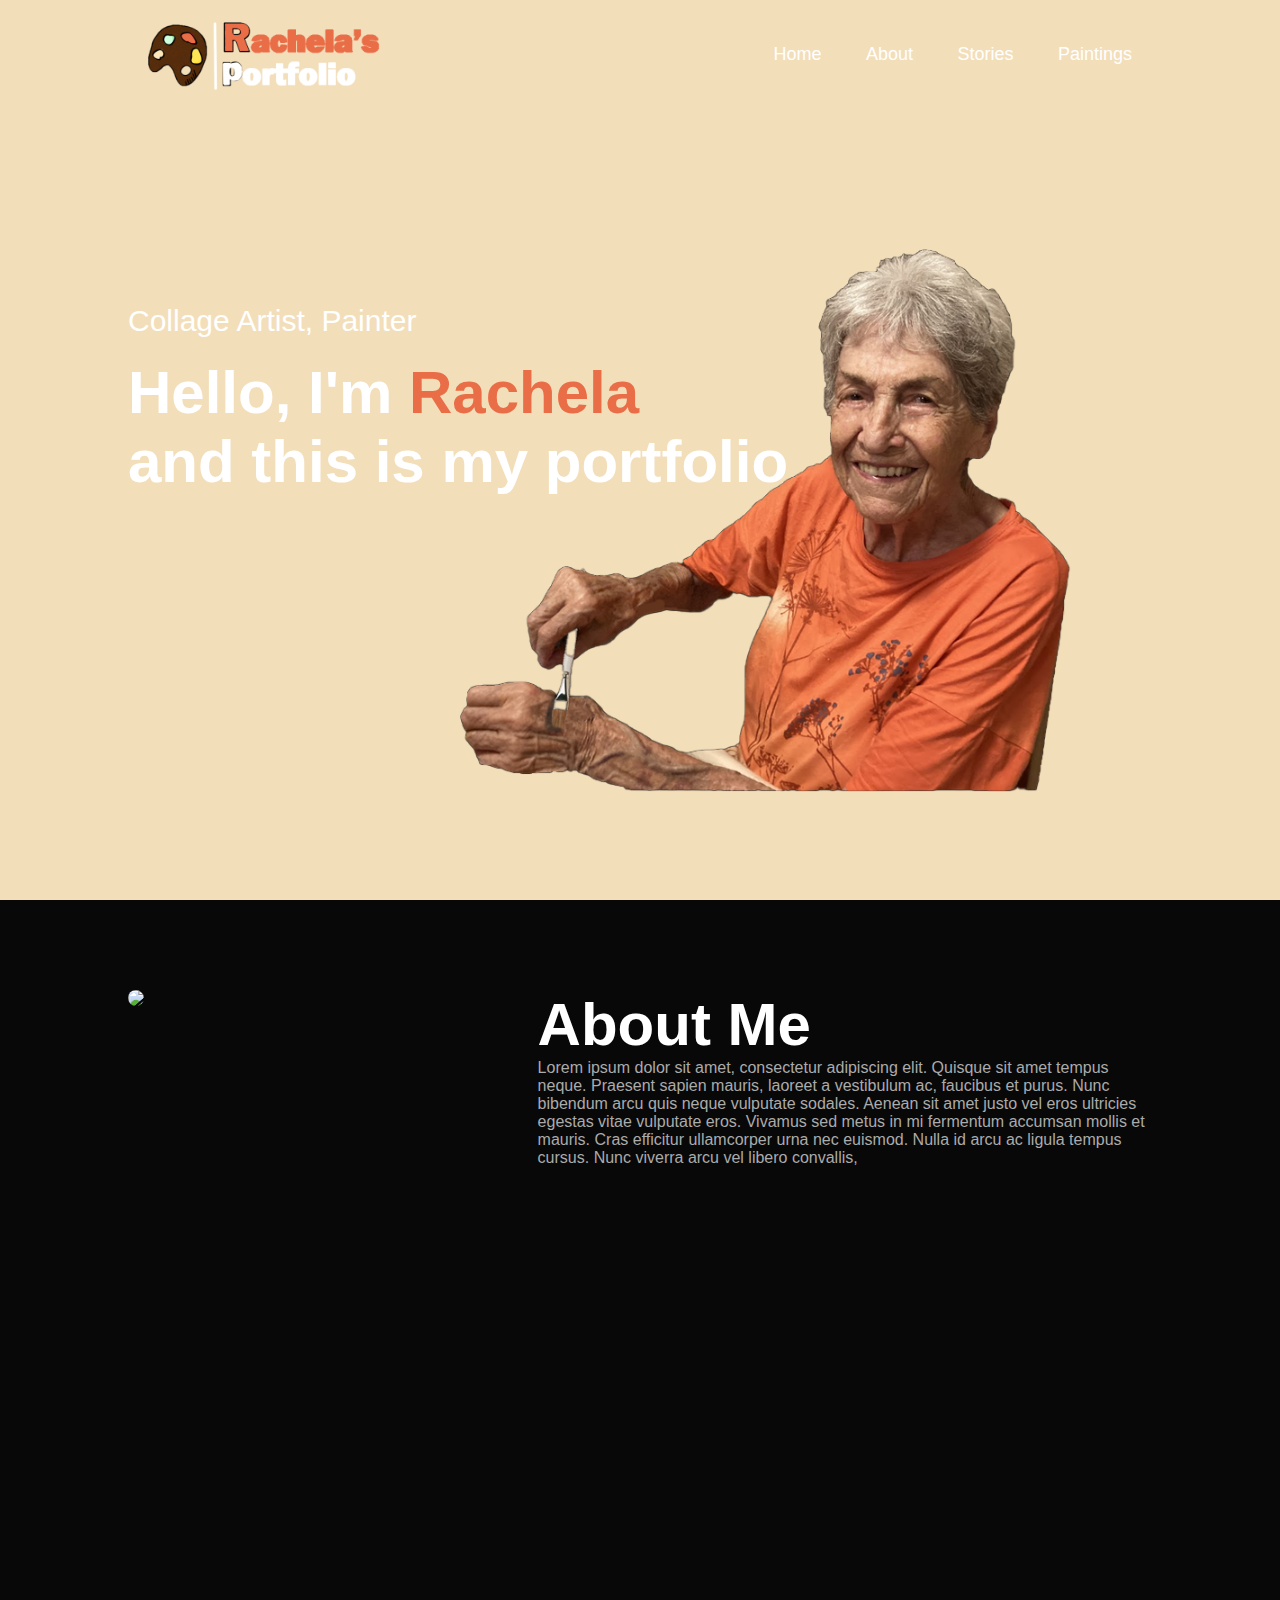
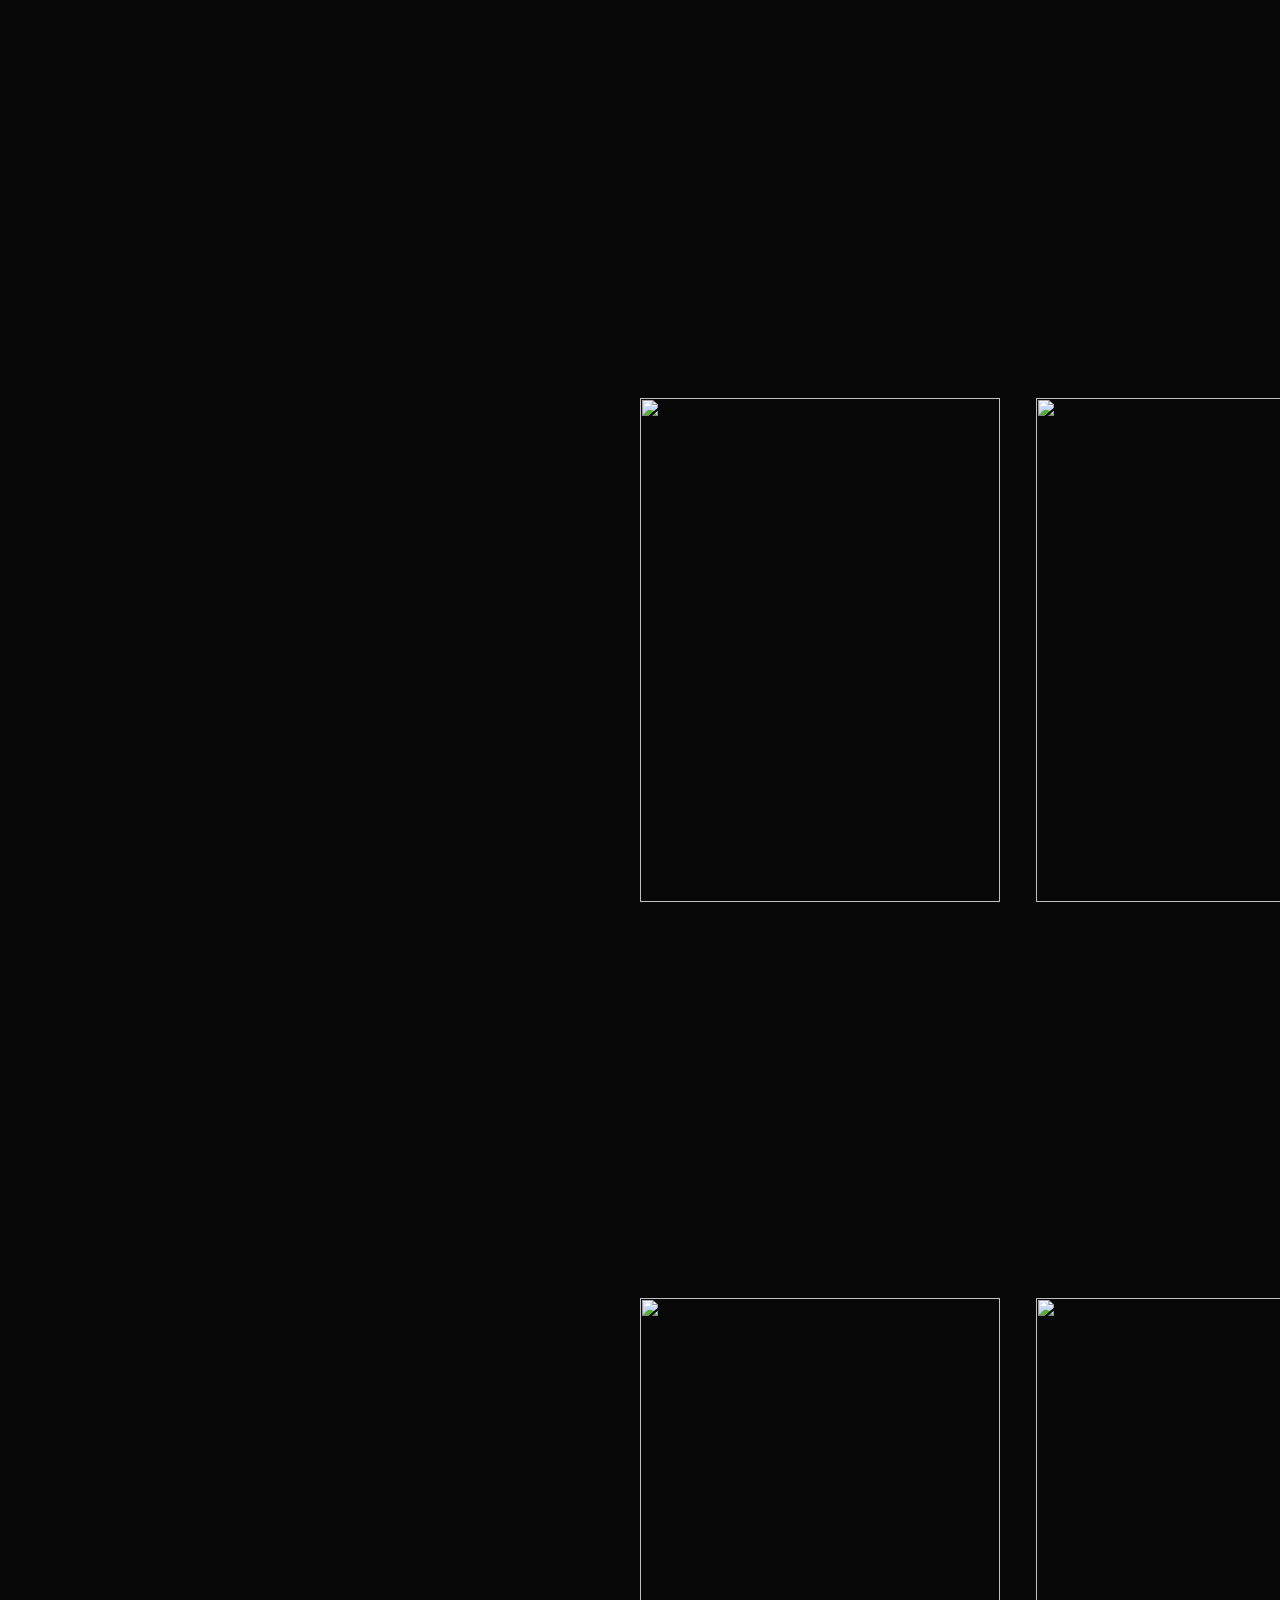
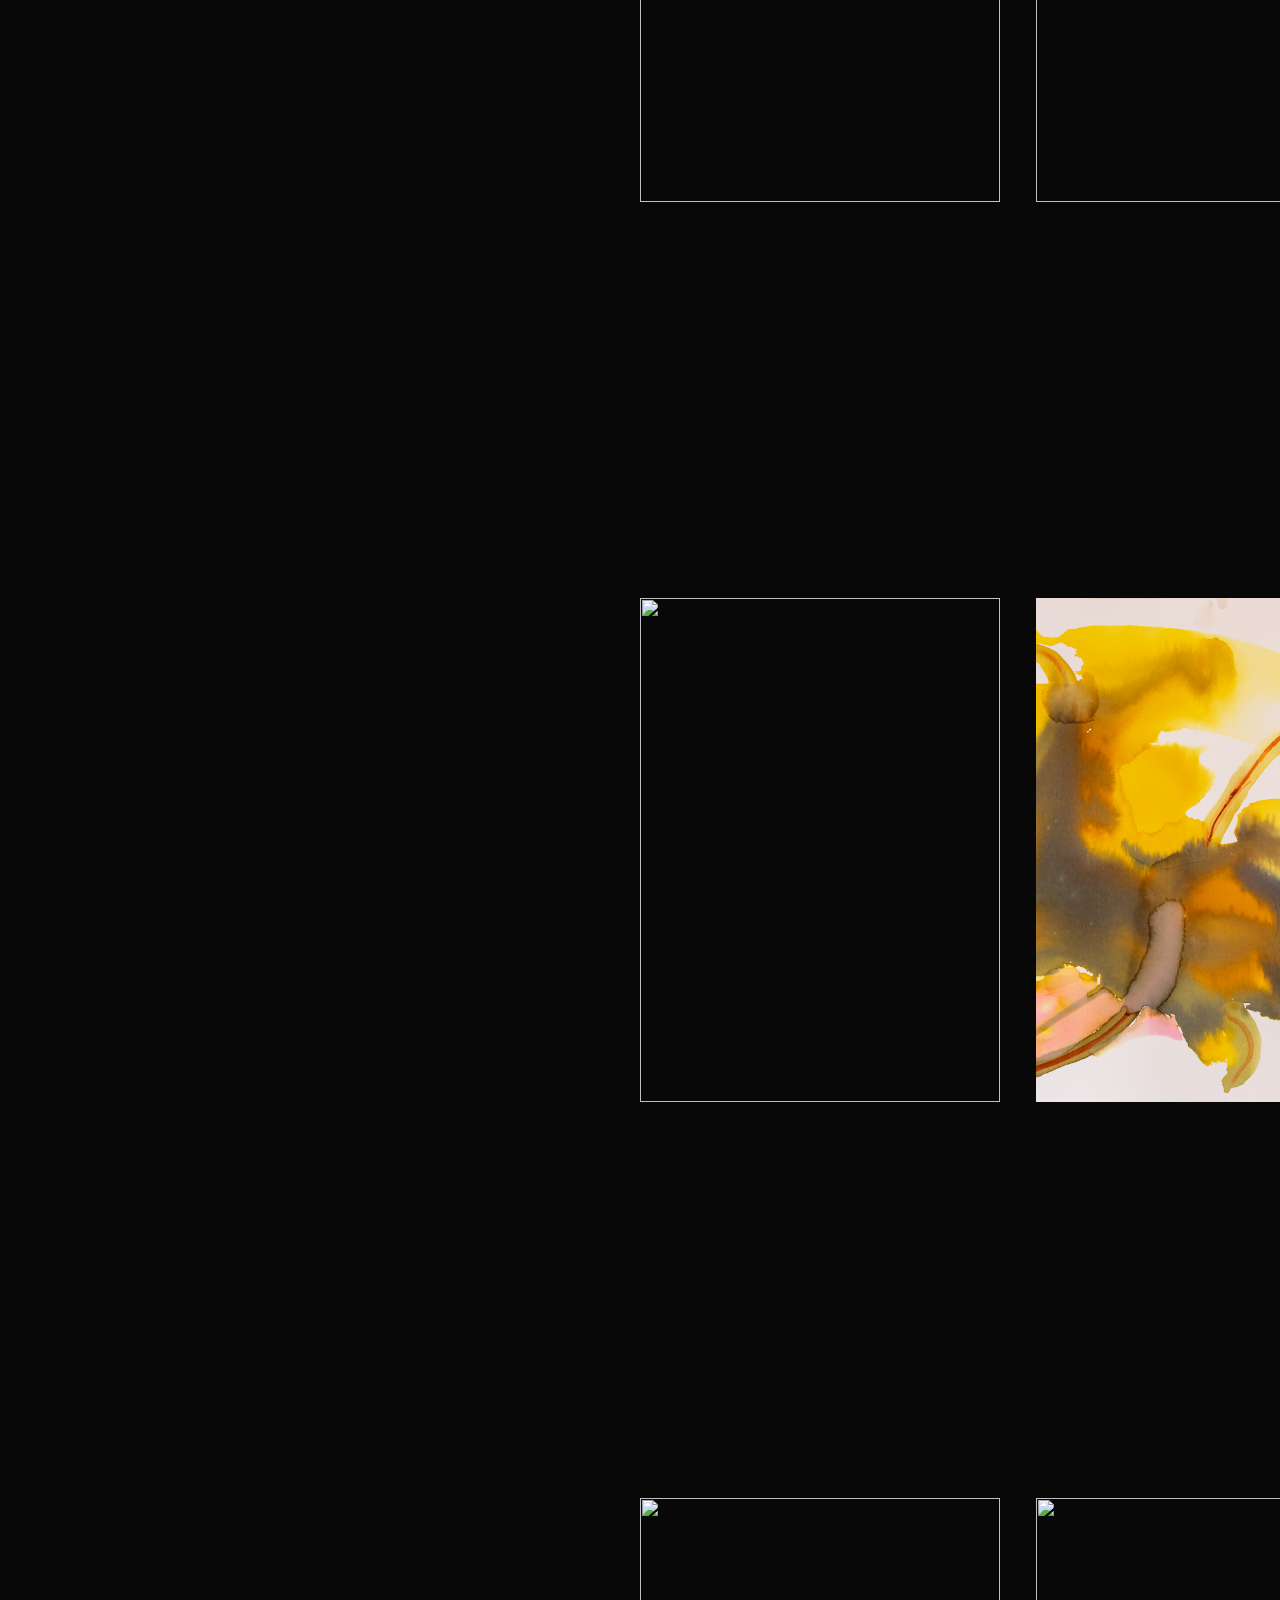
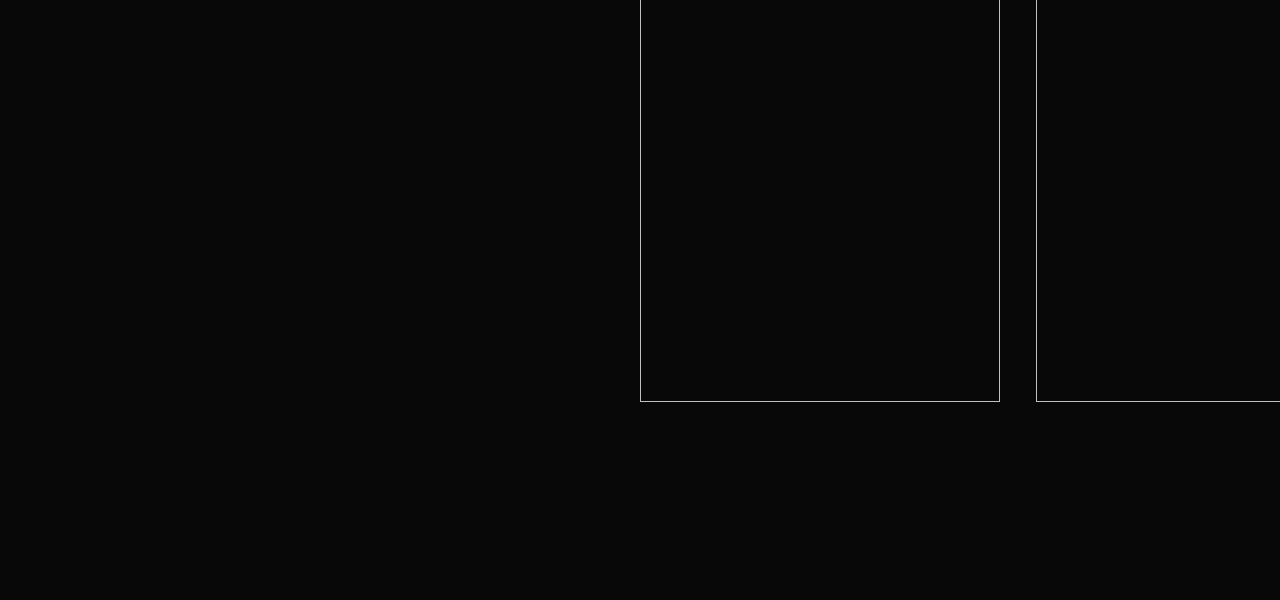
==== index.html @ 99fce24b "Add files via upload" ====
<!DOCTYPE html>
<html lang="en">
<head>
    <meta charset="UTF-8">
    <meta http-equiv="X-UA-Compatible" content="IE=edge">
    <meta name="viewport" content="width=device-width, initial-scale=1.0">
    <script src="https://kit.fontawesome.com/a8eb6b5d85.js" crossorigin="anonymous"></script>
    <title>Rachela's Drawings</title>
    <link rel="stylesheet" href="style.css">


</head>
<body>
    <!-------------------header------------------->
    <div id="header">
        <div class="container">
            <nav>
                <img src="Other_Pictures/Logo2.png" class="logo">
                <ul id="sidemenu">
                    <li> <a href="#header">Home</a></li>
                    <li> <a href="#about">About</a></li>
                    <li> <a href="#Stories">Stories</a></li>       
                    <li class="nav-bar_item dropdown">
                        <a href="#People">Paintings</a>
                        <ul class="project">
                          <li class="drop-item"><a href="#People">People</a></li>
                          <li class="drop-item"><a href="#Animals">Animals</a></li>
                          <li class="drop-item"><a href="#Flora">Flora</a></li>
                          <li class="drop-item"><a href="#Landscapes">Landscapes</a></li>
                        </ul>
                      </li>   
                          <li class="Phone-only"><a href="#People">People</a></li>
                          <li class="Phone-only"><a href="#Animals">Animals</a></li>
                          <li class="Phone-only"><a href="#Flora">Flora</a></li>
                          <li class="Phone-only"><a href="#Landscapes">Landscapes</a></li>        
                    <i class="fa-solid fa-xmark" onclick="closemenu()"></i> 
                </ul>
                <i class="fa-solid fa-bars" onclick="openmenu()"></i>
            </nav>
            <div class="header-text">
                <p>Collage Artist, Painter</p>
                <h1>Hello, I'm <span>Rachela</span><br> and this is my portfolio</h1>
            </div>
        </div>
    </div>
    <!-------------------about------------------->
    <div id="about">
        <div class="container">
            <div class="row">
                <div class="about-col-1">
                    <img src="Art_Pictures/People 5.jpg">
                </div>
                <div class="about-col-2">
                    <h1 class="sub-title">About Me</h1>
                    <p>
                        Lorem ipsum dolor sit amet, consectetur adipiscing elit. 
                        Quisque sit amet tempus neque. Praesent sapien mauris, 
                        laoreet a vestibulum ac, faucibus et purus. Nunc bibendum
                        arcu quis neque vulputate sodales. Aenean sit amet justo vel
                        eros ultricies egestas vitae vulputate eros. 
                        Vivamus sed metus in mi fermentum accumsan mollis et mauris.
                        Cras efficitur ullamcorper urna nec euismod.
                        Nulla id arcu ac ligula tempus cursus. 
                        Nunc viverra arcu vel libero convallis, 
                    </p>
                         
                </div>               
            </div>
        </div>
    </div>
    <!-------------------gallery------------------->
   
    <div id="People">
        
        <div id="image-track" data-mouse-down-at="0" data-prev-percentage="0" style="top: 250vh">
            <img class = "image" src="/Art_Pictures/People 1.jpg" draggable="false">
            
            <img class = "image" src="/Art_Pictures/People 2.jpg" draggable="false" >
            
            <img class = "image" src="/Art_Pictures/People 3.jpg" draggable="false" >
            
            <img class = "image" src="/Art_Pictures/People 4.jpg" draggable="false" >
            
        </div>
        
  
    </div>

    <div id="Animals">
        
        <div id="image-track2" data-mouse-down-at2="0" data-prev-percentage2="0" style="top: 350vh">
            <img class = "image2" src="/Art_Pictures/People 1.jpg" draggable="false">
            
            <img class = "image2" src="/Art_Pictures/People 2.jpg" draggable="false" >
            
            <img class = "image2" src="/Art_Pictures/People 3.jpg" draggable="false" >
            
            <img class = "image2" src="/Art_Pictures/People 4.jpg" draggable="false" >
            
        </div>

    <div id="Flora">
        
        <div id="image-track" data-mouse-down-at="0" data-prev-percentage="0" style="top: 450vh">
            <img class = "image" src="/Art_Pictures/Animals 1.jpg" draggable="false">
            
            <img class = "image" src="/Art_Pictures/Animals 2.jpg" draggable="false" >
            
            <img class = "image" src="/Art_Pictures/Animals 3.jpg" draggable="false" >
            
            <img class = "image" src="/Art_Pictures/Animals 4.jpg" draggable="false" >
            
           
        </div>
        
  
    </div>

    <div id="Landscapes" >
        
        <div id="image-track" data-mouse-down-at="0" data-prev-percentage="0" style="top: 550vh">
            <img class = "image" src="/Art_Pictures/People 1.jpg" draggable="false">
            
            <img class = "image" src="/Art_Pictures/People 2.jpg" draggable="false" >
            
            <img class = "image" src="/Art_Pictures/People 3.jpg" draggable="false" >
            
            <img class = "image" src="/Art_Pictures/People 4.jpg" draggable="false" >
            
        </div>
        
    </div>

    <script>

        var sidemenu = document.getElementById("sidemenu");

        function openmenu(){
            sidemenu.style.right = "0";
        }
        function closemenu(){
            sidemenu.style.right = "-200px";
        }
        
       
    </script>
    <script src="script.js"></script>

  
</body>
</html>
---- style.css ----
*{
    margin: 0;
    padding: 0;
    font-family: 'Poppins', sans-serif;
    box-sizing: border-box;
}

body{
    background: #080808;
    color: white; 
    margin: 0rem;
    overflow-x: hidden;
    height: 600vh;
    width: 100vw;
}
html{
    scroll-behavior: smooth;
}
#header{
    width: 100%;
    height: 100vh;
    background-image: url(Other_Pictures/Background.png);
    background-size: cover;
    background-position: center;
}
#header{
    width: 100%;
    height: 100vh;
    background-color: #080808;
}

.container{
    padding: 10px 10%;
}

nav{
    display: flex;
    align-items: center;
    justify-content: space-between;
    flex-wrap: wrap;
}
.logo{
    width: 300px;
}

nav ul li{
    display: inline-block;
    list-style: none;
    margin: 10px 20px;
}

nav ul li a{
    color: white; 
    text-decoration: none;
    font-size: 18px;
    position: relative;
}
nav ul li a::after{
    content: '';
    width: 0;
    height: 3px;
    background: #e96d47;
    position: absolute;
    left: 0;
    bottom: -6px;
    transition: 0.5s;
}
nav ul li a:hover::after{
    width: 100%;
}
.header-text{
    margin-top: 20%;
    font-size: 30px;
}
.header-text h1{
    font-size: 60px;
    margin-top: 20px;
}
.header-text h1 span{
    color: #e96d47;
}
nav ul li a{
    color: white; 
    text-decoration: none;
    font-size: 18px;
}

  .dropdown {
    position: relative;
  }
  .dropdown .project {
    position: absolute;
    width: inherit;
    background-color: #e96d47;
    height: 0px;
    overflow: hidden;
    visibility: hidden;
    transition: 0.2s ease-in-out;
    outline: #080808;
    margin-top: 20px;
    z-index: 2;
  }
  .dropdown:hover .project{
    height: 175px;
    
    visibility: visible;
  }
  .dropdown:hover .project .drop-item a:hover{
    color: #080808;
  }
  
  .dropdown .project .drop-item {
    list-style-type: none;
  }
  li.Phone-only{
    display: none;
}
/* -------------------about------------------- */

#about{
    padding: 80px 0;
    color: #ababab;
}
.row{
    display: flex;
    justify-content: space-between;
    flex-wrap: wrap;
}
.about-col-1{
    flex-basis: 35%;

}
.about-col-1 img{
    width: 100%;
    border-radius: 15px;
    
}
.about-col-2{
    flex-basis: 60%;


}
.sub-title{
    font-size: 60px;
    font-weight: 600;
    color: white;
}
/* -------------------gallery------------------- */
#image-track {
    display: flex;
    gap: 4vmin;
    position: absolute;
    left: 50%;
    transform: translate(0%, -50%); 
    user-select: none; 
  }
  
#image-track > .image {
    width: 40vmin;
    height: 56vmin;
    object-fit: cover;
    object-position: 100% center;
  }
/* -------------------gallery2------------------- */
#image-track2 {
    display: flex;
    gap: 4vmin;
    position: absolute;
    left: 50%;
    transform: translate(0%, -50%); 
    user-select: none; 
  }
  
#image-track2 > .image2 {
    width: 40vmin;
    height: 56vmin;
    object-fit: cover;
    object-position: 100% center;
  }
/* -------------------css for small screen------------------- */
nav .fa-solid{
    display: none;
}

@media only screen and (max-width: 600px){
    #header{
        background-image: url(#);
    }
    .header-text{
        margin-top: 100%;
        font-size: 16px;
    }
    .header-text h1{
        font-size: 30px;
    }
    nav .fa-solid{
        display: block;
        font-size: 25px;
        
    }
    nav ul{
        background: #e96d47;
        position: fixed;
        top: 0;
        right: -200px;
        width: 200px;
        height: 100vh;
        padding-top: 50px;
        z-index: 2;
        transition: right 0.5s;
    }
    nav ul li{
        display: block;
        margin: 25px;
    }
    nav ul .fa-solid{
        position: absolute;
        top: 25px;
        left: 25px;
        cursor: pointer;
    }
    .logo{
        width: 200px;
    }
    .sub-title{
        font-size: 40px;
    }
    .about-col-1, .about-col-2{
        flex-basis: 100%;
    }
    .about-col-1{
        margin-bottom: 30px;
    }
    .about-col-2{
        font-size: 14px;
    }
    li.Phone-only{
        display: block;
        margin-left: 50px;
        font-size: 10px;
    }
    li.Phone-only a:hover{
        display: block;
        color: #080808;
    }
}
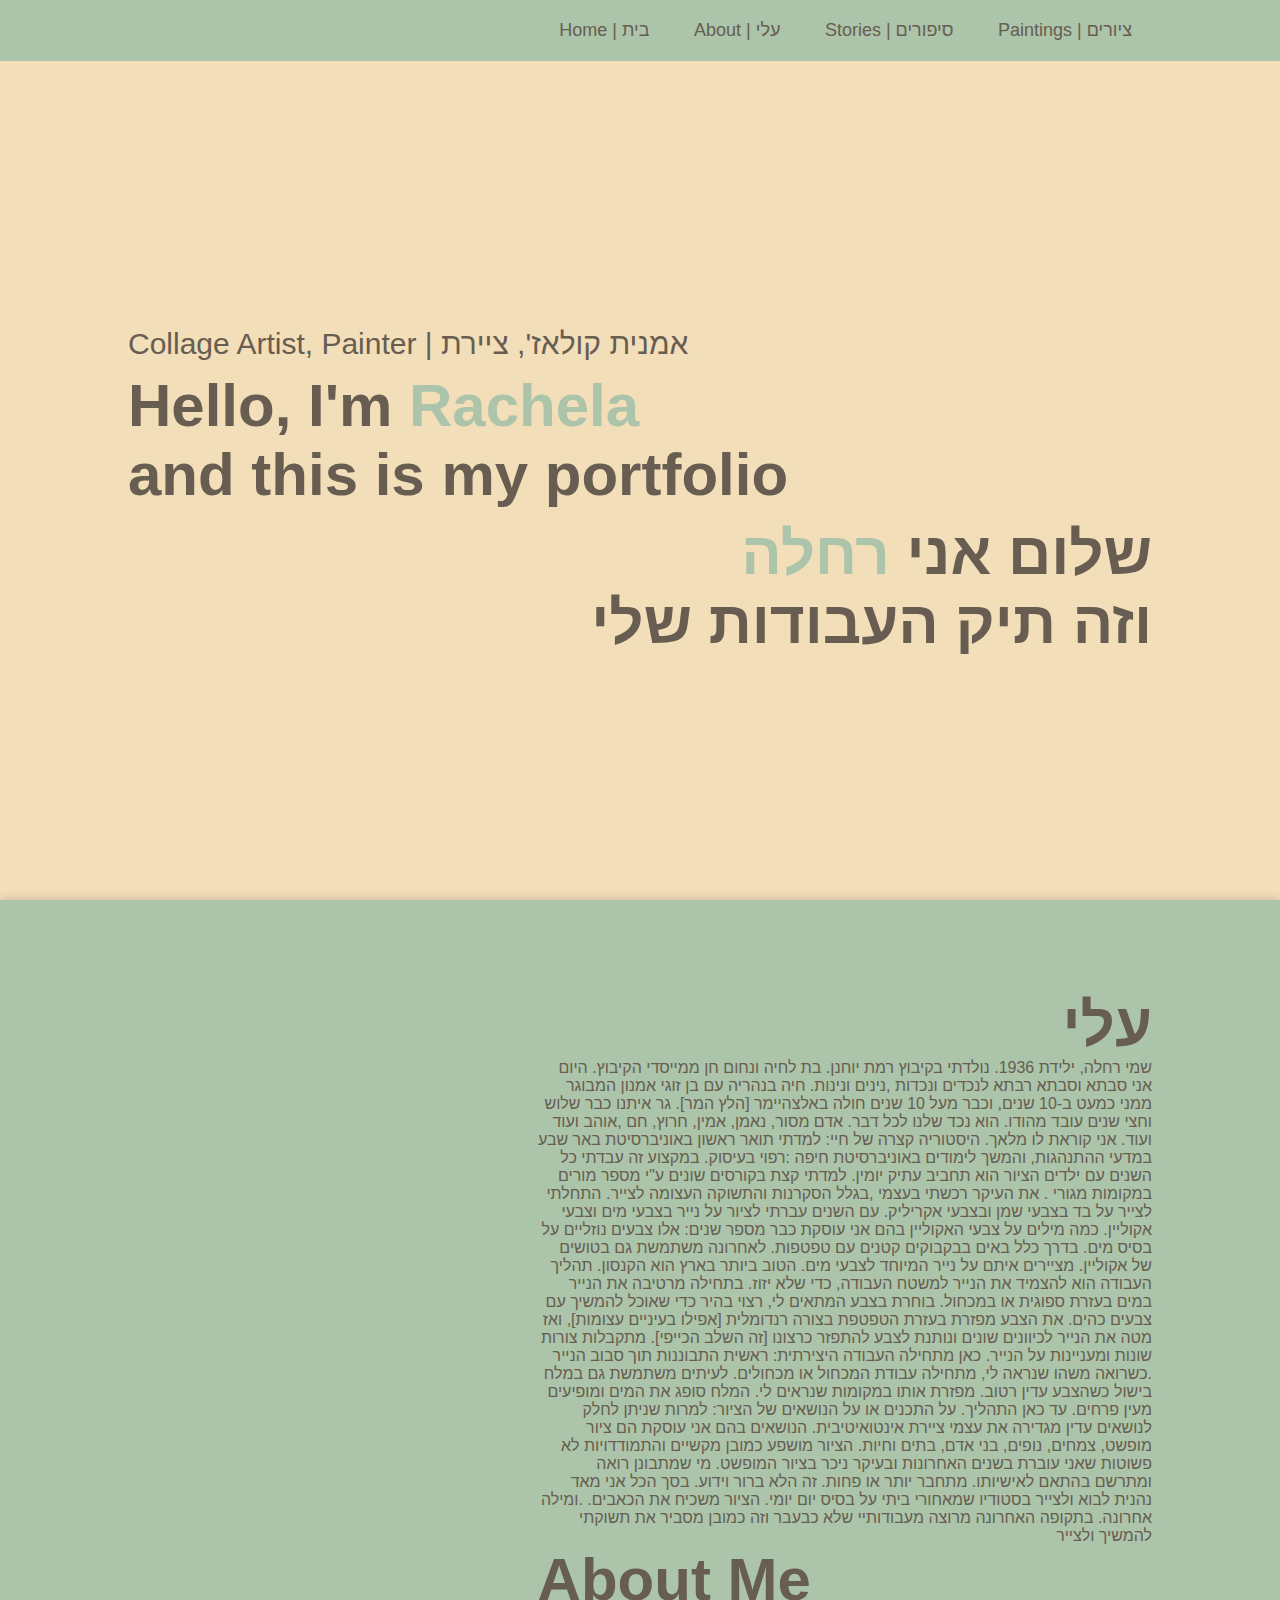
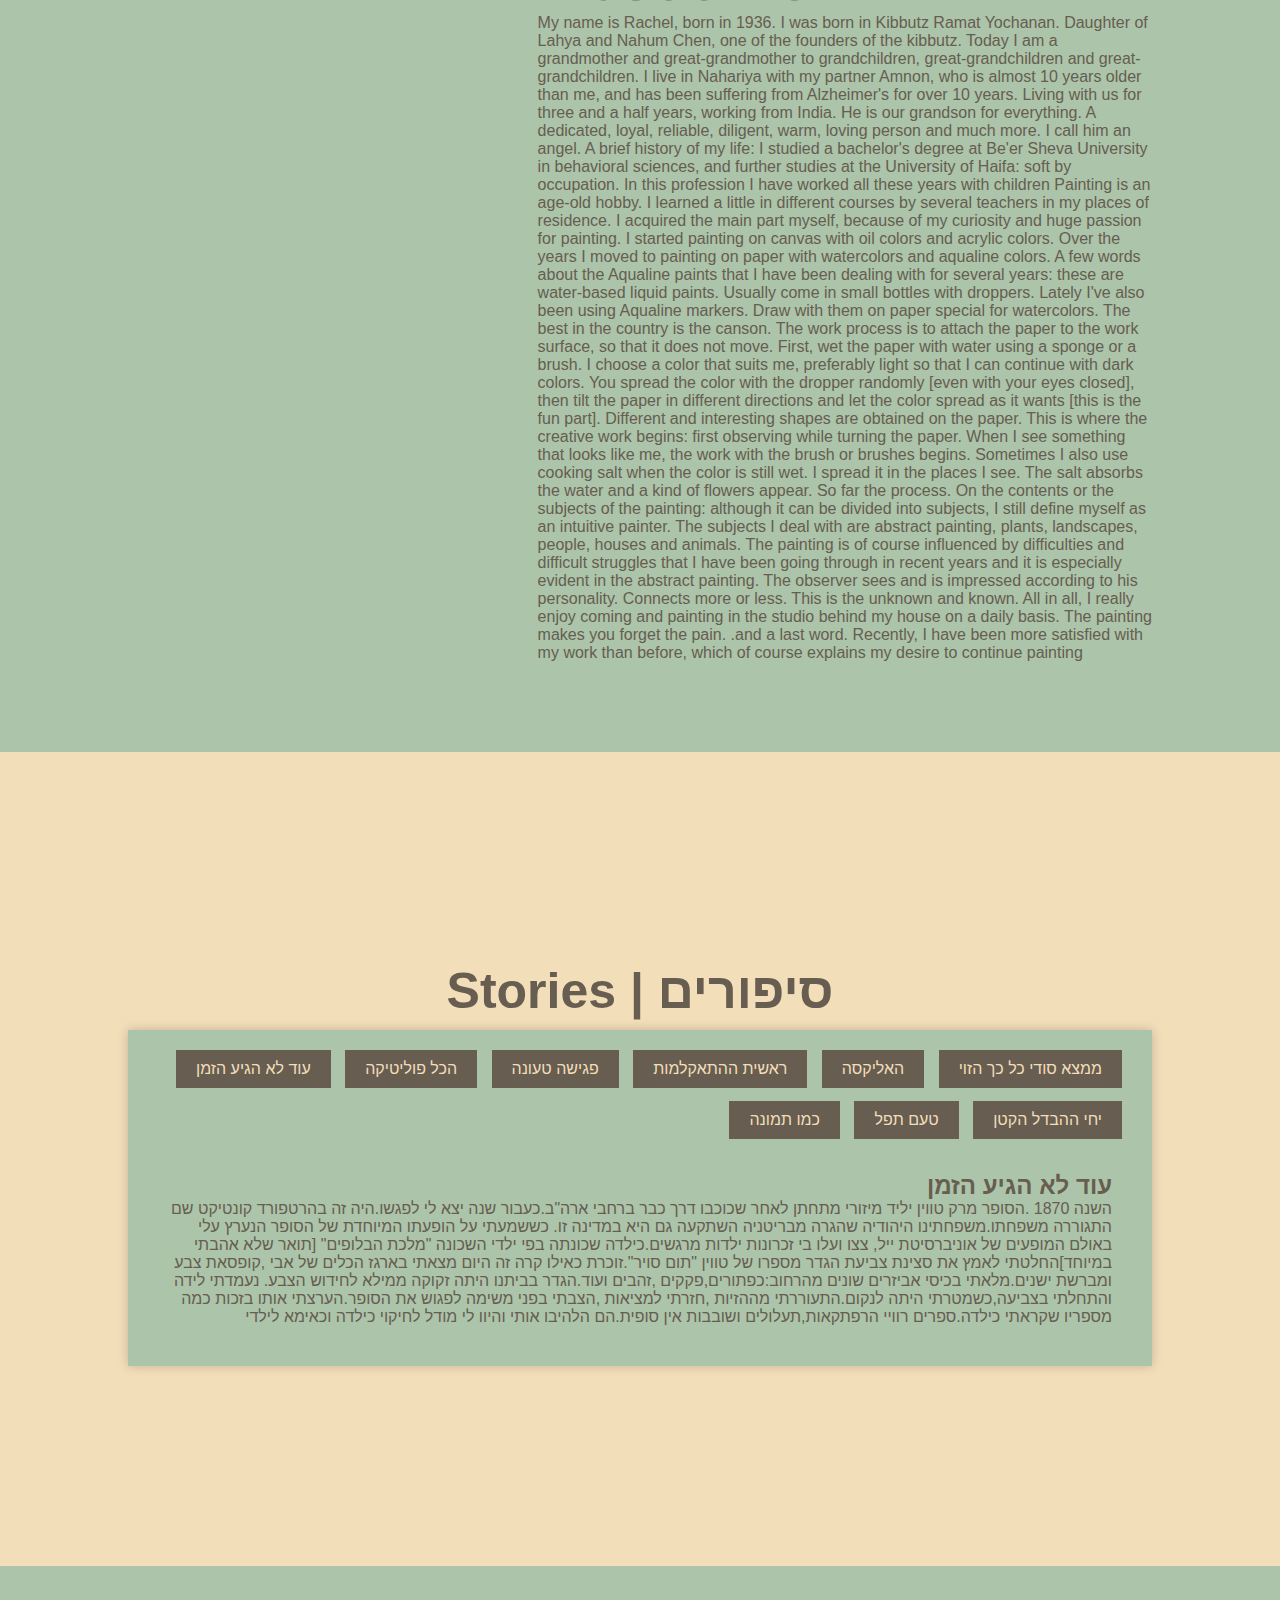
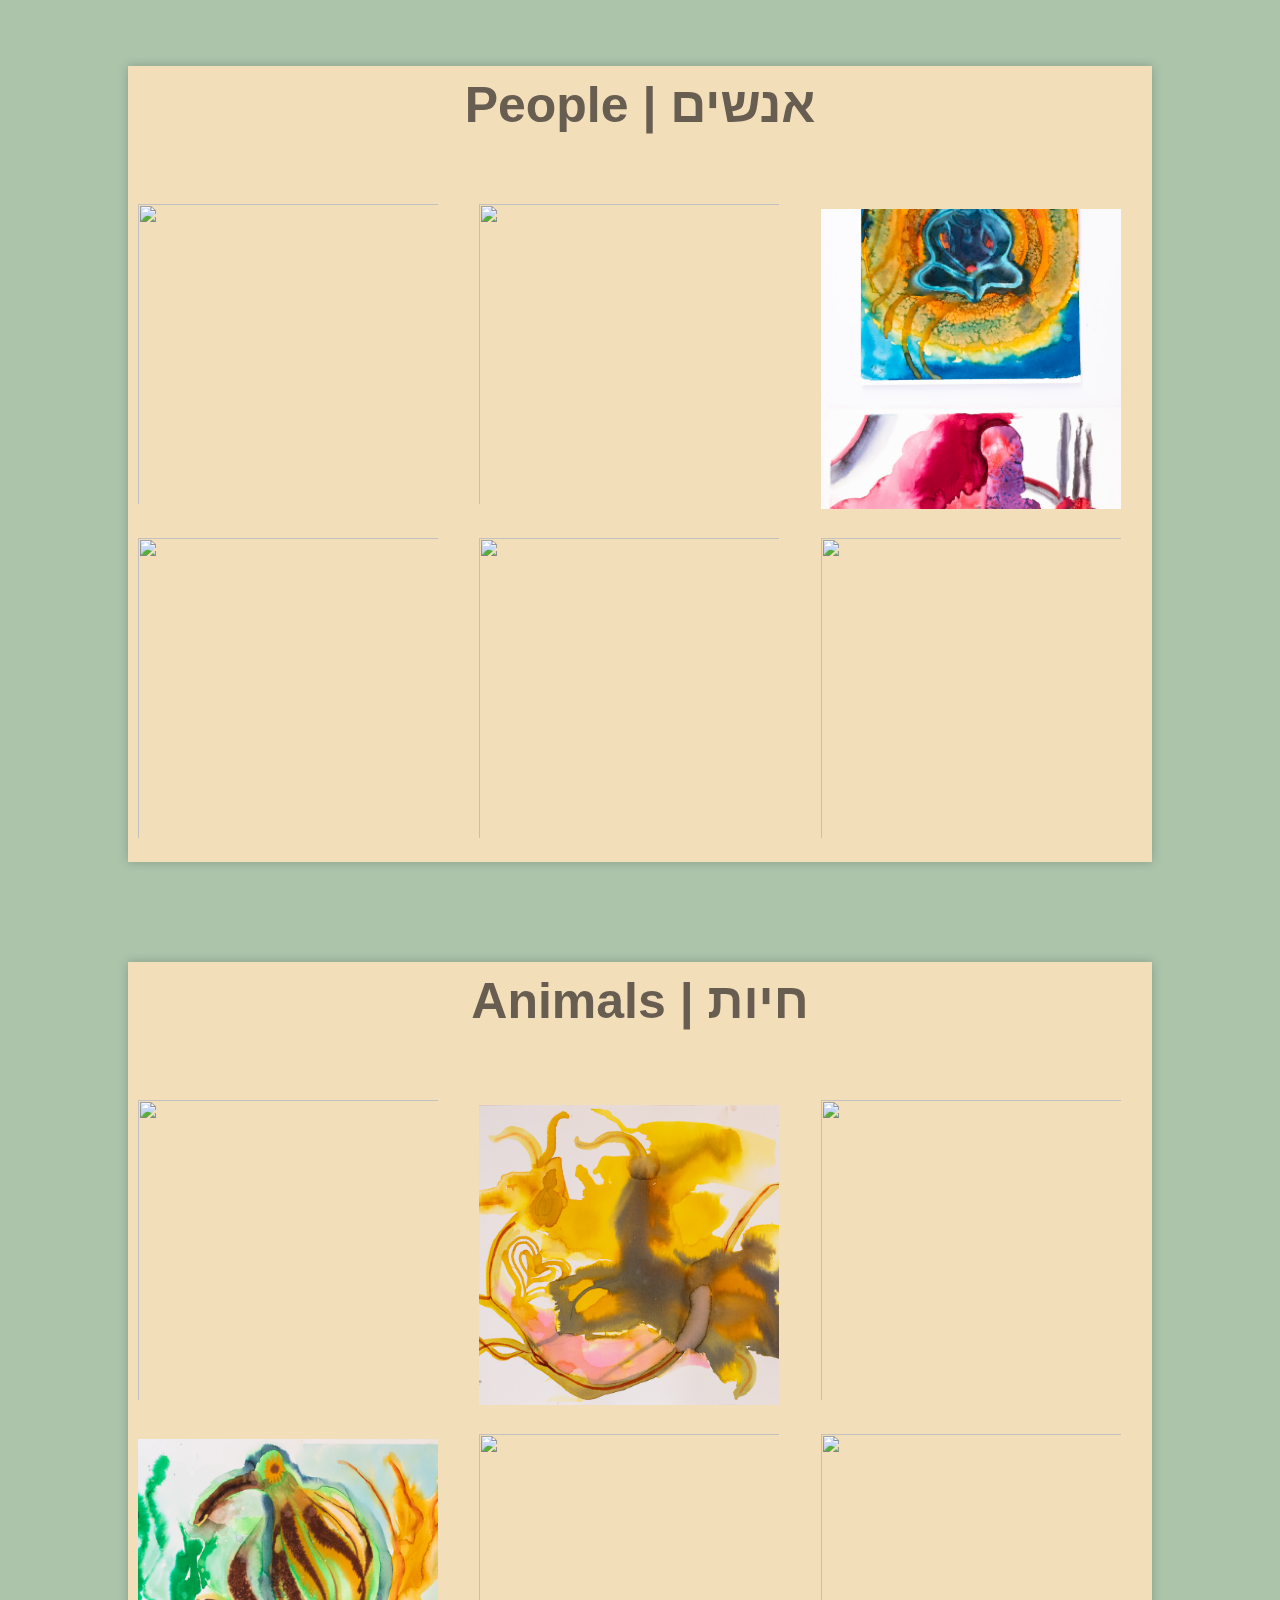
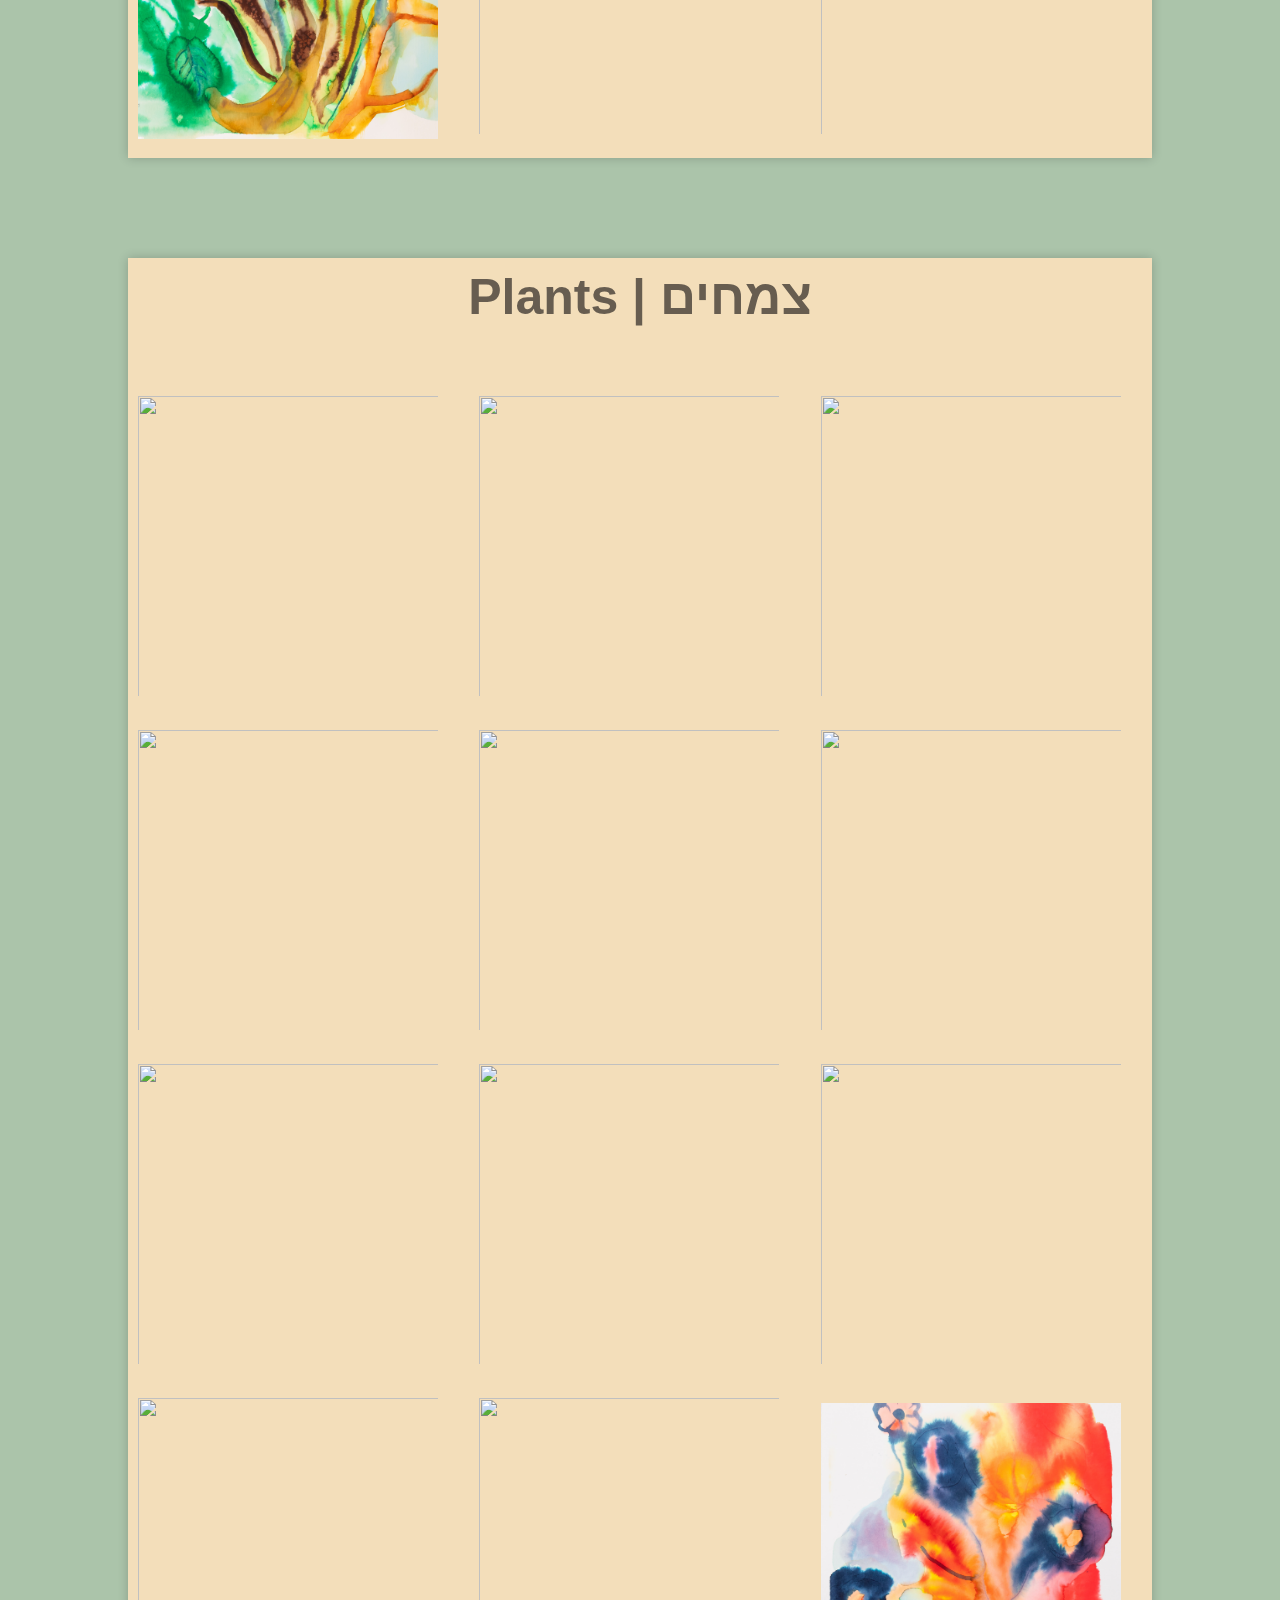
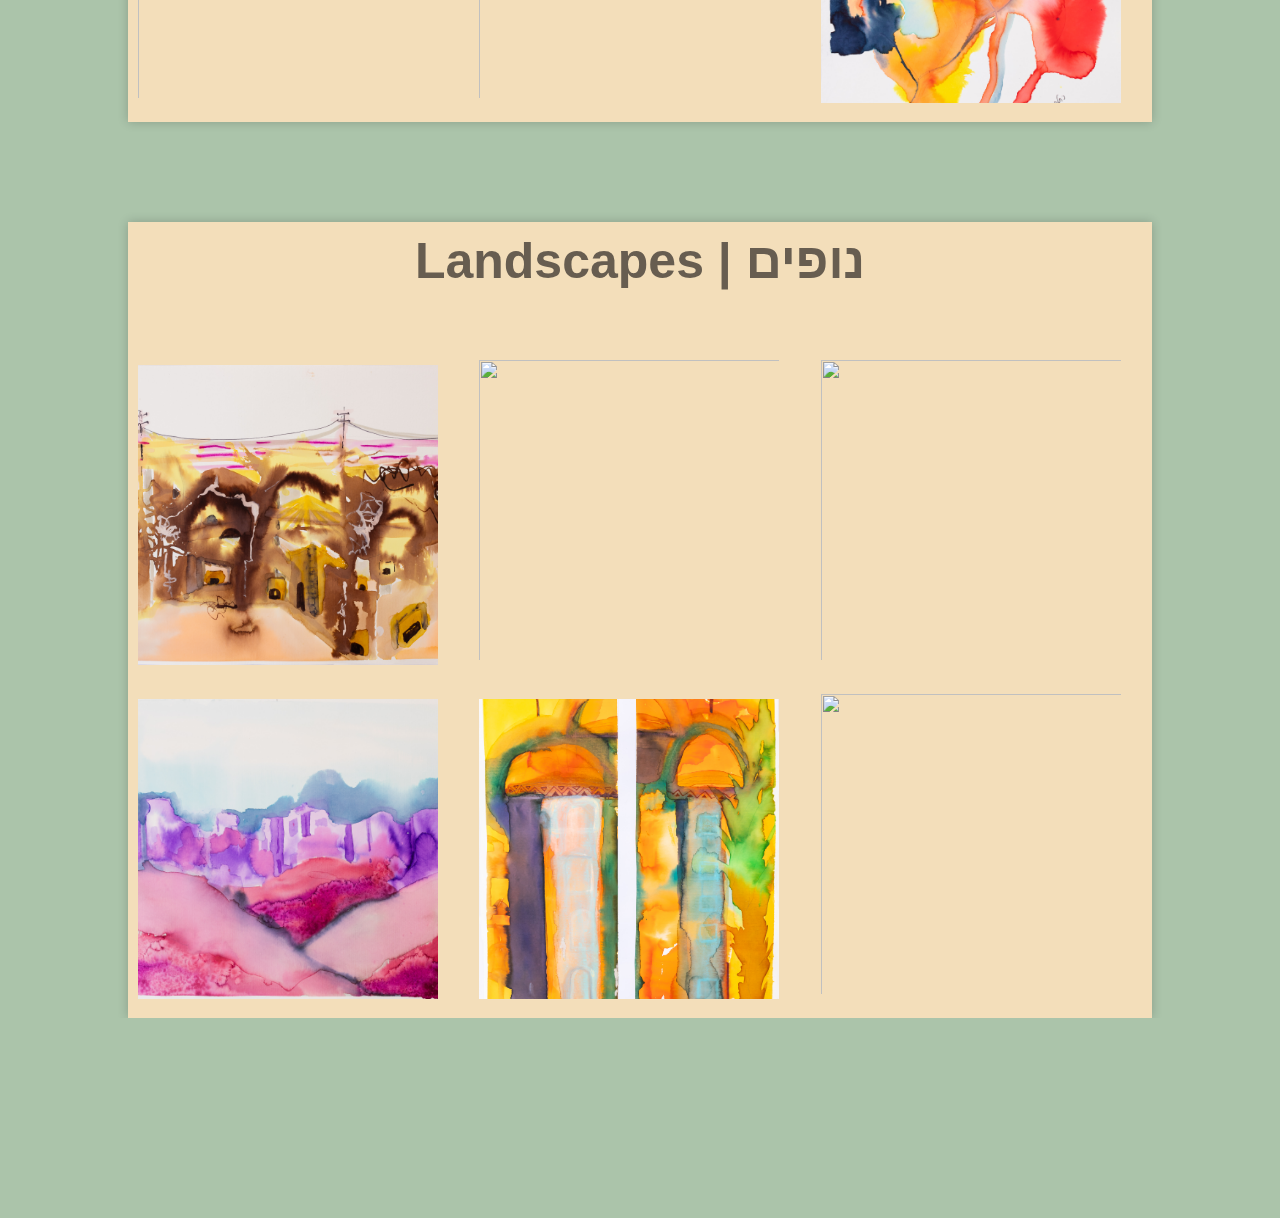
==== commit a5fc4944: "Add files via upload" ====
--- a/index.html
+++ b/index.html
@@ -5,6 +5,11 @@
     <meta http-equiv="X-UA-Compatible" content="IE=edge">
     <meta name="viewport" content="width=device-width, initial-scale=1.0">
     <script src="https://kit.fontawesome.com/a8eb6b5d85.js" crossorigin="anonymous"></script>
+    <!-- Fancybox and Jquery CDN
+    This link get github repository -->
+    <script src="https://cdn.jsdelivr.net/npm/jquery@3.5.1/dist/jquery.min.js"></script>
+    <link rel="stylesheet" href="https://cdn.jsdelivr.net/gh/fancyapps/fancybox@3.5.7/dist/jquery.fancybox.min.css" />
+    <script src="https://cdn.jsdelivr.net/gh/fancyapps/fancybox@3.5.7/dist/jquery.fancybox.min.js"></script>
     <title>Rachela's Drawings</title>
     <link rel="stylesheet" href="style.css">
 
@@ -13,35 +18,38 @@
 <body>
     <!-------------------header------------------->
     <div id="header">
+        <img class="background" src="Other_Pictures\Background.png">
         <div class="container">
             <nav>
-                <img src="Other_Pictures/Logo2.png" class="logo">
+                <img src="" class="logo">
                 <ul id="sidemenu">
-                    <li> <a href="#header">Home</a></li>
-                    <li> <a href="#about">About</a></li>
-                    <li> <a href="#Stories">Stories</a></li>       
+                    <li> <a href="#header">Home | בית</a></li>
+                    <li> <a href="#about">About | עלי</a></li>
+                    <li> <a href="#stories">Stories | סיפורים</a></li>       
                     <li class="nav-bar_item dropdown">
-                        <a href="#People">Paintings</a>
+                        <a href="#people">Paintings | ציורים </a>
                         <ul class="project">
-                          <li class="drop-item"><a href="#People">People</a></li>
-                          <li class="drop-item"><a href="#Animals">Animals</a></li>
-                          <li class="drop-item"><a href="#Flora">Flora</a></li>
-                          <li class="drop-item"><a href="#Landscapes">Landscapes</a></li>
+                          <li class="drop-item"><a href="#people">People  אנשים</a></li>
+                          <li class="drop-item"><a href="#animals">Animals  חיות</a></li>
+                          <li class="drop-item"><a href="#flora">Plants    צמחים</a></li>
+                          <li class="drop-item"><a href="#landscapes">Landscapes  נופים</a></li>
                         </ul>
                       </li>   
-                          <li class="Phone-only"><a href="#People">People</a></li>
-                          <li class="Phone-only"><a href="#Animals">Animals</a></li>
-                          <li class="Phone-only"><a href="#Flora">Flora</a></li>
-                          <li class="Phone-only"><a href="#Landscapes">Landscapes</a></li>        
+                          <li class="Phone-only"><a href="#people">People  אנשים</a></li>
+                          <li class="Phone-only"><a href="#animals">Animals  חיות</a></li>
+                          <li class="Phone-only"><a href="#flora">Plants   צמחים</a></li>
+                          <li class="Phone-only"><a href="#landscapes">Landscapes נופים</a></li>        
                     <i class="fa-solid fa-xmark" onclick="closemenu()"></i> 
                 </ul>
                 <i class="fa-solid fa-bars" onclick="openmenu()"></i>
             </nav>
+        </div>
             <div class="header-text">
-                <p>Collage Artist, Painter</p>
+                <p>Collage Artist, Painter | אמנית קולאז', ציירת</p>
                 <h1>Hello, I'm <span>Rachela</span><br> and this is my portfolio</h1>
-            </div>
-        </div>
+                <h1 style="text-align: right;">שלום אני <span style="text-align: right; align-content: left;">רחלה</span><br> וזה תיק העבודות שלי</h1>
+            </div>
+        
     </div>
     <!-------------------about------------------->
     <div id="about">
@@ -51,85 +59,223 @@
                     <img src="Art_Pictures/People 5.jpg">
                 </div>
                 <div class="about-col-2">
-                    <h1 class="sub-title">About Me</h1>
-                    <p>
-                        Lorem ipsum dolor sit amet, consectetur adipiscing elit. 
-                        Quisque sit amet tempus neque. Praesent sapien mauris, 
-                        laoreet a vestibulum ac, faucibus et purus. Nunc bibendum
-                        arcu quis neque vulputate sodales. Aenean sit amet justo vel
-                        eros ultricies egestas vitae vulputate eros. 
-                        Vivamus sed metus in mi fermentum accumsan mollis et mauris.
-                        Cras efficitur ullamcorper urna nec euismod.
-                        Nulla id arcu ac ligula tempus cursus. 
-                        Nunc viverra arcu vel libero convallis, 
+                    <h1 class="sub-title" style = "text-align: right;">עלי  </h1>
+                    <p style = "text-align: right;">
+                        שמי רחלה, ילידת 1936. נולדתי בקיבוץ רמת יוחנן. בת לחיה ונחום חן ממייסדי הקיבוץ. היום אני סבתא וסבתא רבתא לנכדים ונכדות ,נינים ונינות. חיה בנהריה עם בן זוגי אמנון המבוגר ממני כמעט ב-10 שנים, וכבר מעל 10 שנים חולה באלצהיימר [הלץ המר]. גר איתנו כבר שלוש וחצי שנים עובד מהודו. הוא נכד שלנו לכל דבר. אדם מסור, נאמן, אמין, חרוץ, חם ,אוהב ועוד ועוד. אני קוראת לו מלאך.         
+היסטוריה קצרה של חיי: למדתי תואר ראשון באוניברסיטת באר שבע במדעי ההתנהגות, והמשך לימודים באוניברסיטת חיפה :רפוי בעיסוק. במקצוע זה עבדתי כל השנים עם ילדים
+הציור הוא תחביב עתיק יומין. למדתי קצת בקורסים שונים ע"י מספר מורים במקומות מגורי . את העיקר רכשתי בעצמי ,בגלל הסקרנות והתשוקה העצומה לצייר. התחלתי לצייר על בד בצבעי שמן ובצבעי אקריליק. עם השנים עברתי לציור על נייר בצבעי מים וצבעי אקוליין.                                                          
+כמה מילים על צבעי האקוליין בהם אני עוסקת כבר מספר שנים: אלו צבעים נוזליים על בסיס מים. בדרך כלל באים בבקבוקים קטנים עם טפטפות. לאחרונה משתמשת גם בטושים של אקוליין. מציירים איתם על נייר המיוחד לצבעי מים. הטוב ביותר בארץ הוא הקנסון. תהליך העבודה הוא להצמיד את הנייר למשטח העבודה, כדי שלא יזוז. בתחילה מרטיבה את הנייר במים בעזרת ספוגית או במכחול. בוחרת בצבע המתאים לי, רצוי בהיר כדי שאוכל להמשיך עם צבעים כהים. את הצבע מפזרת בעזרת הטפטפת בצורה רנדומלית [אפילו בעיניים עצומות], ואז מטה את הנייר לכיוונים שונים ונותנת לצבע להתפזר כרצונו [זה השלב הכייפי].
+מתקבלות צורות שונות ומעניינות על הנייר. כאן מתחילה העבודה היצירתית: ראשית התבוננות תוך סבוב הנייר .כשרואה משהו שנראה לי, מתחילה עבודת המכחול או מכחולים. לעיתים משתמשת גם במלח בישול כשהצבע עדין רטוב. מפזרת אותו במקומות שנראים לי. המלח סופג את המים ומופיעים מעין פרחים. עד כאן התהליך.                         
+על התכנים או על הנושאים של הציור: למרות שניתן לחלק לנושאים עדין מגדירה את עצמי ציירת אינטואיטיבית. הנושאים בהם אני עוסקת  הם ציור מופשט, צמחים, נופים, בני אדם, בתים וחיות. הציור מושפע כמובן מקשיים והתמודדויות לא פשוטות שאני עוברת בשנים האחרונות ובעיקר ניכר בציור המופשט. מי שמתבונן רואה ומתרשם בהתאם לאישיותו. מתחבר יותר או פחות. זה הלא ברור וידוע.
+בסך הכל אני מאד נהנית לבוא ולצייר בסטודיו  שמאחורי ביתי על בסיס יום יומי. הציור משכיח את הכאבים.
+.ומילה אחרונה. בתקופה האחרונה מרוצה מעבודותיי שלא כבעבר וזה כמובן מסביר את תשוקתי להמשיך ולצייר
                     </p>
+                    <h1 class="sub-title">About Me  </h1> 
+                    <P class = "english" >
+                        My name is Rachel, born in 1936. I was born in Kibbutz Ramat Yochanan. Daughter of Lahya and Nahum Chen, one of the founders of the kibbutz. Today I am a grandmother and great-grandmother to grandchildren, great-grandchildren and great-grandchildren. I live in Nahariya with my partner Amnon, who is almost 10 years older than me, and has been suffering from Alzheimer's for over 10 years. Living with us for three and a half years, working from India. He is our grandson for everything. A dedicated, loyal, reliable, diligent, warm, loving person and much more. I call him an angel.
+A brief history of my life: I studied a bachelor's degree at Be'er Sheva University in behavioral sciences, and further studies at the University of Haifa: soft by occupation. In this profession I have worked all these years with children
+Painting is an age-old hobby. I learned a little in different courses by several teachers in my places of residence. I acquired the main part myself, because of my curiosity and huge passion for painting. I started painting on canvas with oil colors and acrylic colors. Over the years I moved to painting on paper with watercolors and aqualine colors.
+A few words about the Aqualine paints that I have been dealing with for several years: these are water-based liquid paints. Usually come in small bottles with droppers. Lately I've also been using Aqualine markers. Draw with them on paper special for watercolors. The best in the country is the canson. The work process is to attach the paper to the work surface, so that it does not move. First, wet the paper with water using a sponge or a brush. I choose a color that suits me, preferably light so that I can continue with dark colors. You spread the color with the dropper randomly [even with your eyes closed], then tilt the paper in different directions and let the color spread as it wants [this is the fun part].
+Different and interesting shapes are obtained on the paper. This is where the creative work begins: first observing while turning the paper. When I see something that looks like me, the work with the brush or brushes begins. Sometimes I also use cooking salt when the color is still wet. I spread it in the places I see. The salt absorbs the water and a kind of flowers appear. So far the process.
+On the contents or the subjects of the painting: although it can be divided into subjects, I still define myself as an intuitive painter. The subjects I deal with are abstract painting, plants, landscapes, people, houses and animals. The painting is of course influenced by difficulties and difficult struggles that I have been going through in recent years and it is especially evident in the abstract painting. The observer sees and is impressed according to his personality. Connects more or less. This is the unknown and known.
+All in all, I really enjoy coming and painting in the studio behind my house on a daily basis. The painting makes you forget the pain.
+.and a last word. Recently, I have been more satisfied with my work than before, which of course explains my desire to continue painting
+                    </P>
                          
                 </div>               
             </div>
         </div>
     </div>
+ <!-------------------stories------------------->
+    <div id="stories">
+        <h1 class="gallery-title">Stories | סיפורים</h1>
+        <div class="biography-container">
+            <div class="biography-tabs">
+                <div class="biography-tab" onclick="showBiography(0)">עוד לא הגיע הזמן </div>
+                <div class="biography-tab" onclick="showBiography(1)"> הכל פוליטיקה</div>
+                <div class="biography-tab" onclick="showBiography(2)"> פגישה טעונה</div>
+                <div class="biography-tab" onclick="showBiography(3)">ראשית ההתאקלמות</div>
+                <div class="biography-tab" onclick="showBiography(4)">האליקסה</div>
+                <div class="biography-tab" onclick="showBiography(5)">ממצא סודי כל כך הזוי</div>
+                <div class="biography-tab" onclick="showBiography(6)">כמו תמונה</div>
+                <div class="biography-tab" onclick="showBiography(7)">טעם תפל</div>
+                <div class="biography-tab" onclick="showBiography(8)">יחי ההבדל הקטן</div>
+            </div>
+            <div class="biography-content" id="biography1">
+                <h2>עוד לא הגיע הזמן</h2>
+                
+                <p>השנה 1870 .הסופר מרק טווין יליד מיזורי מתחתן לאחר שכוכבו דרך כבר ברחבי ארה"ב.כעבור שנה יצא לי לפגשו.היה זה בהרטפורד קונטיקט שם התגוררה משפחתו.משפחתינו היהודיה   שהגרה מבריטניה השתקעה גם היא במדינה זו.
+                    כששמעתי על הופעתו המיוחדת של הסופר הנערץ עלי באולם המופעים של אוניברסיטת ייל, צצו ועלו בי זכרונות ילדות מרגשים.כילדה שכונתה בפי ילדי השכונה "מלכת הבלופים" [תואר שלא אהבתי במיוחד]החלטתי לאמץ את סצינת צביעת הגדר מספרו של טווין "תום סויר".זוכרת כאילו קרה זה היום מצאתי בארגז הכלים של אבי ,קופסאת צבע ומברשת ישנים.מלאתי בכיסי אביזרים שונים מהרחוב:כפתורים,פקקים ,זהבים ועוד.הגדר בביתנו היתה זקוקה ממילא לחידוש הצבע. נעמדתי לידה והתחלתי בצביעה,כשמטרתי היתה לנקום.התעוררתי מההזיות ,חזרתי למציאות ,הצבתי בפני משימה לפגוש את הסופר.הערצתי אותו בזכות כמה מספריו שקראתי כילדה.ספרים רוויי הרפתקאות,תעלולים ושובבות אין סופית.הם הלהיבו אותי והיוו לי מודל לחיקוי כילדה וכאימא לילדי
+                </p>
+            </div>
+            <div class="biography-content" id="biography2">
+                <h2> הכל פוליטיקה</h2>
+                
+                <p>                              ארוע מכונן
+                    באותו יום נערך מפגש של" שכנות טובה" (נשים ערביות ויהודיות מהאזור).הפעם הנחתה את הפגישה,פעילה פוליטית,ערביה נוצרית מנצרת.לאחר פתיחה קצרה,הציעה לנו להתחלק לזוגות מעורבים."במשך מספר דקות כל אחת תספר לחברתה משהו על עצמה הקשור לצד האחר,שעד היום לא העיזה לשתף.כשנחזור למפגש הכללי,מי שתרצה תוכל לחלוק עם הקבוצה את דברי חברתה.על כך נערוך דיון." הייתי בתדהמה מהנחיה מוזרה זו.ואז הוסיפה המנחה: "אל דאגה נשים ,דבריכן ישמשו אך ורק כטריגר לשיחה,בלי כל כוונה מצידי לחשוף אתכן מעבר לזה." נרגעתי במקצת.
+                    התפזרנו באולם כל אחת ובת זוגתה.המחשבות התרוצצו במוחי ,והלב התחיל לפעום בחוזקה.תוך מבוכה ובושה איומות אמרתי לבת זוגתי:"נראה לי שאנחנו יותר משכילות ממכן" האשה המקסימה שכל כך הערכתי ואהבתי שישבה מולי,הסתכלה בי במבט מוזר ושתקה. נראה היה שאולי לא הבינה בדיוק את המילה משכילות. באותה תקופה העברית עדין לא היתה לגמרי שגורה בפיה.ניסיתי לרכך את המשפט הכל כך קיצוני, ולהסביר לה שלהן לא ניתנה ההזדמנות להתפתח וללמוד כמונו.איני זוכרת מה היא אמרה בתורה.
+                    חזרנו למפגש.המנחה שאלה"מי מוכנה לשתף את הקבוצה בדברי בת זוגתה?"דממה השתררה.יד לא הורמה.אני פונה בלחישה לוורדה "תספרי אני מרשה לך זה בסדר".והיא :"תספרי
+                     את העברית שלי לא מספיק טובה".אני מהססת האמת חוששת קצת מאימת הציבור,אבל מאמינה שהמנחה תדע לנווט את הדיון בכיוון הנכון. ספרתי את מה שאמרתי לוורדה.פניה של המנחה אורו.הבחנתי בברק עוקצני,עם שמץ שמחה לאיד. הרגשתי שלרגע זה חכתה.כאילו צדה זה עתה דג שמן בחכתה ואמרה"אני תופשת עכשיו טרמפ על דבריה של רחלה".ואז בשפה פשוטה,מובנת ומנוסחת להפליא פתחה:"אומנם אני מעריכה את אומץ ליבך וכנותך,אבל ההתנשאות 
+                    
+                     מתוך פטרוניות שלכן היהודיות לא יאפשרו לגשר בין שני העמים.דבריך מעידים על גזענות.כל עוד אתן היהודיות מרגישות עליונות ,הפער והאיבה רק יחמירו".באותן דקות כעס רב עלה בתוכי,על שהפרה את הבטחתה,שלא תשתמש בדברי ותנצל אותם לרעה.אך מיד הבנתי את הטעות הנאיבית שבדברי,ופרץ של רגשות אשמה עלו בתוכי.
+                     הדיון בהמשך שגלש לסכסוך בין שני העמים היה טוב."נפתח חלון אצל כולן".אחת הערביות העלתה רעיון יפה ."אני רואה אותנו כמגשרות בינכן לבין הפלשתנאיות מעבר לקו הירוק."
+                     היום יותר מעשרים שנה אחרי מפגש זה,אנחנו עדין תקועים במקום.יום יום נשמעות אמירות כל כך גזעניות בקרב מנהיגנו. חוסר השויון בין שני העמים משווע.
+                     למרות שאינני פעילה פוליטית,קשה שלא להזדהות עם פרופסור טניה ריינהרט ז"ל שמאלנית רדיקלית שבאחד הראיונות אמרה:"...אני מרגישה בושה להיות אזרחית המדינה הזאת"
+                     
+                    </p>
+            </div>
+            <div class="biography-content" id="biography3">
+                <h2> פגישה טעונה </h2>
+                
+                <p>
+                    דרום אפריקה,ספארי ענק בגודלו ויופיו.טיול בר מצווה לנכדינו. נפלה בחלקינו הזדמנות פז,בחורה צעירה קניתית ששהתה בקיבוץ הזמינה אותנו אליה.אנחנו נשלם והיא תדאג לכל השאר.נחתנו בשדה התעופה ושם חכתה לנו ווין מרווחת.ההתרגשות שלפני הנסיעה היתה רבה.פעם ראשונה עם הנכדים שכל כך אוהבים חיות לעולם של חיות פרא ,שעד כה חוו רק בסרטים.חלום שמתגשם.כעבור יום של טעימה באי אלו מקומות בדרך,הגענו לעירתה של המארחת.השתכנו באכסניה קטנה מעץ,שהכנסיה המקומית ,אליה השתיכה מארחתינו,קרובה מרחק הליכה ממנה.באותו ערב הוזמנו לבוא לפגוש את אנשי הקהילה . הגענו לבושים חגיגית.לא ידענו למה לצפות.חברתינו המקומית הציגה אותנו בפני האנשים,שמאד התרגשו לשמוע שאנו מישראל וקבלונו בשמחה.
+                    והנה הופיעה אשה לבושה בצניעות.חצאית שחורה ארוכה,חולצה לבנה ווסט שחור מעליה.נראתה מעט שונה מהאחרים.נאמר לנו שהיא אורחת של הכנסיה הלותרנית .שהגיעה מאוסטרליה והיא תישא את הדרשה. איני זוכרת את פרטי דבריה .זכור לי קטע שעשה עלי רושם חזק.קבוצת אנשים על אניה שנקלעים לסערה עזה בלב ים.הספינה מטלטלת בחוזקה מצד לצד,ומצבם של הנוסעים חמור.הרוח גוברת הגלים גועשים .אין הרבה סכוי להשאר בחיים ואז בזכות תושיה של כמה מהם ותפילה של השאר הצליחו להנצל.משהו בדבריה ובדרך בה נאמרו דבר אלי.מאוחר יותר חזרנו לאכסניה. למחרת בעודינו יושבים לארוחת בוקר,ניגשת לשולחנינו אשה בלבוש סולידי ,אני מפנה את מבטי אליה ומיד מזהה את הכמרה מאמש.זו שנשאה את הדרשה..חיוך מבויש היה נסוך על פניה וברכה אותנו בגוד מורנינג.עניתי בנימוס ,והצעתי לה.היא נענתה ,התישבה לידי ומיד פתחה את סגור ליבה."אתמול ספרו לי שאתם אורחים מישראל שהגעתם לזמן קצר לטיול בספארי עם הנכדים.כבר זמן רב שאני מצפה למפגש עם יהודים שחיים בישראל,ועד כה לא הזדמן לי." בהמשך גוללה בפני פרק עצוב וטראומטי מחייה שמטריד את מנוחתה שנים רבות."נולדתי בברלין ,שם גדלתי עם אחי והורי.חיינו היו חיים רגילים,למרות האווירה הקשה מסביב.לפני סיום לימודי התיכון ,נודע לי מחבר שאבי היה חייל בצבא הגרמני אחרי עליתו של היטלר.הידיעה טלטלה אותי קשה.כעבור מספר ימים עזבתי את הבית והתחלתי בנדודי" היא לא פרטה את עברה מעבר לכך.דברה בהתרגשות.הרגשתי ברעד בגופה ובהבעות פניה כמה קשה עליה החוויה.בהמשך רק הוסיפה איך הגיעה לאוסטרליה והפכה לכמרה.הסיבה שהחליטה לשתף אותנו בספורה האישי:"יש לי בקשה אחת מכם הישראלים שהוריכם ודאי עלו מאירופה.האם תסכימו לסלוח לי על העוול הנורא ,הקשה מכל שאבי ורבים כמוהו גרמו לכם?"היא סימה .קשה היה שלא להבחין לאיזה כוחות נפש ואומץ לב נזקקה כדי לומר את הדברים.הייתי נסערת.הסתכלתי על בן זוגי ,ובאותן שניות נזכרתי בסערה שפקדה את חבורת האנשים באניה מהדרשה של אתמול.הדברים התקשרו במוחי. הססתי עוד שניות ספורות התבוננתי בה והשבתי:"אני סולחת לך את ודאי לא אשמה. על כך שבחרת להיות שליחת ציבור תבורכי.הייתי קרובה לבכי.מעיניה זלגו דמעות .התחבקנו והיא הלכה לדרכה.
+                         
+                </p>
+            </div>
+            <div class="biography-content" id="biography4">
+                <h2>ראשית ההתאקלמות</h2>
+                
+                <p>אחרי התלבטויות ממושכות יצאנו מהקיבוץ היישר לארה"ב.זוג צעיר עם שלושה ילדים.המטרה לימודי דוקטורט של בעלי.
+                    כבוגרת יב בבית ספר קיבוצי,וחסרת חוש לשפות רמת האנגלית שלי היתה קרובה לאפס.גם הילדים לא ידעו מילה.נאמר לנו בארץ מכמה אנשים,ששהו עם ילדיהם בארה"ב לתקופות חיים שונות. שכשנוסעים בחופש הגדול
+                    עם תחילת שנת הלימודים,הילדים שולטים באנגלית ולכך קיווינו.
+                    עברנו מסע חיפושים לא קל כשלבסוף הגענו למדינת טנסי והתמקמנו בפרבר העיר צטנוגה.על הר הנקרא סיגנל מאונטן. הגיע סוף הקיץ ,וילדינו לא מוציאים מילה באנגלית מהפה.אני כבר קצת חוששת.היתכן שילדי ירשו ממני את הלקות השפתית? יום ראשון ללימודים .אנו מגיעים עם בתינו הבכורה בת העשר לבית הספר.המנהל פוגש  אותה ואוטמטית קובע נחרצות שהיא תתחיל ללמוד בכיתה ב ,וכאשר תשיג את הרמה הנדרשת תועבר לכתה ה.אנחנו המומים,וחסרי אונים אך מבינים שזה סופי ואין מקום לערעור.באותו יום ביתינו מגיעה הביתה ומספרת שנכנסה לכתה ומיד בלטה  בקומתה משאר הילדים.עוד היא תוהה סביבה ,נפתחת הדלת ולכתה נכנסת גמדה.הילדים נגשו בזה אחר זה לברך את ביתינו על פי הנוהג לקבל פני מורה .אל המורה האמיתית התיחסו כאחת התלמידות בשל קומתה.זכור לי הרגע בו סימה הבת את הסיפור ושלושתינו פרצנו בצחוק אדיר.לא עברו מספר ימים והיא נקראה למנהל. הפעם לבחינת פתע.הוא הושיט לה ספר וביקש אותה בזו הלשון:Please open the book on page 127 ביתי עשתה זאת בשניה.למחרת הועברה לכיתה ה.גם סיפור זה גרם לנו להתגלגל מצחוק.
+                    </p>
+            </div>
+            <div class="biography-content" id="biography5">
+                <h2>האליקסה</h2>
+                
+                <p>
+                    חיכיתי בכליון עינים לסוף השבוע. הזמן האיכותי בו הייתי יוצאת עם אבי,שלובי ידים לטיול המסורתי בשבילי הקיבוץ.שעת אחר צהריים מאוחרת כשהשמש לקראת שקיעה.רוח קלילה נשבה.נהנינו מהריחות והמראות.פרפר שעף בין הצמחים, ודבורה שנעמדה על פרח לשתות צוף ולאסוף אבקת פרחים .אהבתי את אוירת הליצנות והשמחה שאבי השרה בטיול.מדי פעם זמזמנו להנאתינו שיר ששנינו אהבנו.לנחומי שכך כיניתיו וכך קראו לו גם שאר הילדים ,נוהג שהובא מקבוצי השומר הצעיר(ההורים הם קודם כל חברים)תמיד היו גם ספורים על עברו שכל כך היטיב לספרם.
+                    מה ששובב את ליבי במיוחד היה המפגש עם ילדים והוריהם.הנה אב ובנו מתקרבים במעלה המדרכה.ממרחק הילד צועק לעברינו:"נחומי מה ראית היום?" והוא בפשטות וטבעיות עונה:"בדיוק עכשיו ראיתי אליקסה.תסתכל טוב,אולי עוד תצליח לראות אותה" מצביע למרומים"הנה שם,בפיסת השמים שזה עתה התחילו להאדים לקראת השקיעה.ראיתי אותה מבעד לעננים.אפשר היה להבחין בראש המחודד,בקרנים המסתלסלות ,כשהכל זוהר סביבה.היא ענקית.אתה רואה משהו ממנה?אם תקשיב היטב אולי תוכל לשמוע את הקול העמוק המיוחד שלה."
+                    הילד מתבונן לעבר פיסת השמים,וגם אם לא ראה דבר העמיד פנים שאכן ראה אותה ואף שמע את קולה.
+                    אני מתמוגגת מהנאה. למרות שמכירה את הסיפור מאין ספור הפעמים ששמעתי אותו.למראה הילד הקורן מאושר ונחומי המתלהב כל פעם מחדש,ליבי מתמלא גאווה.תחושה שקורה כאן משהו סודי ומסתורי.
+                    אנו ממשיכים בדרכינו, והנה אם ובתה שכבר מרחוק צועקת:"נחומי מה ראית היום?" והוא בסבלנות ואהבה עונה לה בנוסח דומה. כך נמשך טיולנו בשבילי הקיבוץ עד חשיכה.אם האליקסה כבר הייתי מיודדת ,ועדין נשביתי בקסמיו של הסיפור כל פעם מחדש.לאותה דמות אגדית ,שאינה דומה לשום בעל חיים אמיתי,המופיעה מבעד לפיסת השמים,ומגיח מבין העננים .באותם ימים עדין האמנתי לסיפור הדמיוני,למרות שעמוק בפנים כבר ידעתי שאותו יצור לא באמת קיים.
+                    
+                </p>
+            </div>
+            <div class="biography-content" id="biography6">
+                <h2>ממצא סודי כל כך הזוי</h2>
+                
+                <p>
+                    בימים טרופים אלו,בשעות הרות גורל(כמו שנהגו אבותינו לומר.כנראה שאנחנו לא ממציאי הרעות והחולאים.היו שהקדימונו.)אני הזקנה מהשכונה שכבר די בקושי רואה ,מבחינה בתופעה ההולכת וגוברת ומוציאה אותי מדעתי.מישהו מנסה לנחש? הנה רמז ראשון:"היא נמצאת בכל מקום .מיד כשיוצאים מפתח הבית להליכה נתקלים בה.על המדרכה ,על הכביש, על הדשא תלויה על גדר ועוד...
+                    אנחנו זוג קשישים,מה שנשאר לנו בימים אלו מלבד ישיבה בבית זה הסיבוב הרגלי פעם פעמיים ביום.לא שלא טטעו אנחנו לא מתלוננים להפך יש לטיול יתרונות .קודם כל יוצאים מארבעת הקירות ,נושמים אוויר צח,מתחממים וסופגים את קרני השמש הסתווית הנעימה כל כך. לעתים פוגשים מישהו מהנהנים או נותנים מרפק.וכשהמאן דהוא הוא פעוט אז בכלל חגיגה נהנים מחיוכיו ומהמתיקות שלו. העננה היחידה המעיבה על ההליכה היא: התופעה המגעילה,או כפי שאכנה אותה מעתה מ מצא ס ודי כ ל- כך ה זוי.(זה היה הרמז השני).אני מרגישה בושה פגיעה בכבוד האדם זלזול בטבע ועוד נזיקין מרעין בישין.למרות כל זאת אנחנו ממשיכים בסיבוב כשלפנינו מזדקר מתחם הכושר המהולל.כבר בכניסה מתגלה לעינינו הממצא הסודי המרתיע,מגעיל ומכעיס.(מענין מה היו הורינו חושבים עליו? )אבל מתגברים.מה לא עושים למען תרבות הגוף.את בן זוגי לא קל לשכנע שזה חשוב.הוא מתישב על כסא המתקן הראשון ומתחיל "מה אני צריך את זה?  להשוויץ?אני יודע שאני יכול.לא צריך שאחרים ידעו(דרך אגב אין שוויצר ממנו).אני בשיטות הלחץ הידועות "אוי עזוב שטויות הנה תראה עומדת שם מישהי ומסתכלת עליך" כבמטה קסם הוא נקרא למשימה ומבצע אותה בהצלחה,זוכה לתשואות ולמחיאות כפיים.כך עוברים ממתקן למתקן כשסיפור ההתנגדות חוזר על עצמו ולבסוף הוא המנצח.באותן דקותנשכחה מאיתנו התופעה המזויעה.דומני שבשלב זה כבר זיהתם מהי.אז מה יש לכם לומר?     
+                </p>
+            </div>
+            <div class="biography-content" id="biography7">
+                <h2>כמו תמונה</h2>
+                
+                <p>
+                    באותם ימים מצלמה היתה מצרך נדיר. בכל הקיבוץ היתה אחת השייכת לחבר אחד.אדם שחי את חייו בניגוד לכללים:בנה בית מאבן .אשתו יפת התואר ישבה בביתם .כשנראתה מהלכת בחוץ תמיד היתה מטופחת.היא לא עבדה כמו השאר.גם ילדיו היו מופלים מאתנו.היו להם מבחר צעצועים שאנחנו לא יכולנו אפילו לחלום עליהם.לא זכור לי שקנאנו בהם.אולי בשל נדיבות ליבו של האיש,הענותו להנצחת ארועים ועזרתו לזולת, סלחו לו על היותו חריג.
+                    באותה שבת אבי שאל ממנו את המצלמה[צלמניה דה אז],כדי לצלם אותי.להורי היתה מודעות לתעוד יוצאת דופן.אני שנאתי להצטלם וניסיתי להתחמק בכל דרך אפשרית.וכל זאת לאחר שאבי הפציר בי שוב ושוב ,הסכמתי שיצלם אותי על פסגת עץ הפיקוס הענק שעמד ליד בית הילדים.אבי נעמד לרגלי העץ החזיק בחרדת קודש את המכשיר יקר המציאות הזה ,והתחיל להכינו לצילום,כשאני מתחילה לטפס.[הטיפוס על כל דבר היה אחד מתחביבי האהובים ביותר].כך מנתרת מענף לענף.בתחילה הענפים עבים וחזקים,ולאט לאט פוחתים עובים וחוזקם.אבא קורא לי מלמטה:"זהו דוניצקה מספיק,מצאת מקום נפלא,תעצרי ,תסתובבי אלי בזהירות ואצלם אותך".אני כמובן לא מסתפקת בגובה הזה ,ועונה לו בקול "חכה עוד קצת".ממשיכה לטפס בזריזות ומיומנות.ושוב הוא [הפעם בטון פחות סבלני]."זהו ,מקום נהדר לצילום תסתובבי בזהירות ואני מצלם" אני מעיפה בו מבט קונדסי ועונה,הפעם בצעקה:"עוד לא הגעתי לפסגה". בעוד נחומי ממש מתחיל לחשוש ולדאוג,אני עולה על ענף דק שלא "הסכים" לשאת את משקלי .באלפית השניה הענף נשבר.צנחתי עם כח הכובד כלפי מטה.בשלב זה איני זוכרת דבר, כנראה שאבדתי את ההכרה.הסיפור על איך הוא רץ לעברי,עצר את נפילתי כדי שהחבטה תהיה מינימלית.איך סחב אותי בזרועותיו לחדר ההורים,הושיב אותי על כסא הנוח מהעץ ורק אז צילם שמעתי רק אחר כך. בתמונה רואים ילדה חוורת עם פנים נטולי הבעה.
+                    הלקח לחיים :צריך לדעת מתי לעצור ומתי להגיד די.
+                    
+                </p>
+            </div>
+            <div class="biography-content" id="biography8">
+                <h2>טעם תפל</h2>
+                
+                <p>
+                    באותו לילה חשוך,נטול ירח וכוכבים,פלסנו שני חברי ואני את דרכינו בשבילי הקיבוץ.כתמיד מצפים למצוא משהו מיוחד שיצית את הסקרנות.יונתן היה הצעיר בחבורה.בעל מבנה גוף שמנמן,חוש הומור ואהבה לנשנוש פצוחים שתמיד היו זמינים בכיסו.שלמה ילד יפה תואר,שהגיע לקיבוץ עם העליה הבלתי לגלית מסוריה.בא עם אמו האלמנה ושתי אחיותיו,ומיד צורף לכיתתנו עוד בטרם ידע את העברית.אמו לא התאקלמה בקיבוץ ,ודי מהר מצאה עבודה בחיפה ועברה להתגורר שם.הורי אמצו אותו (כפי שהיה מקובל אז)ובמהרה הפך לי כאח.ואני ילדה " זרוקה "בלבושה,יחפה חורף קיץ(ביום  שחלקו נעליים אבדתי אותן) עור רגלי הפך במהרה לעור של פיל .    
+                    אהבתי את גיחות הלילה עם חברי.באותו לילה חשוך מצוידים בקופסאת גפרורים אנו הולכים ומתלוצצים" נו את מי נצוד הפעם בחכתינו".אני שקועה בהרהורים ומוצאת את עצמי בפתח הכניסה למטבח.מסתכלת על האחרים ומוודעה עמם שאכן אין איש באיזור.
+                    נכנסים פנימה ומתחילים לרחרח.שלמה מצית גפרור ,מתקרב למקרר הגדול שעומד בפינת המטבח. יונתן ואני "שומרי הסף".הלב מתחיל לדפוק.שלמה פותח את המקרר ומבחין בפינה על המדף העליון צנצנת זכוכית ובתוכה נוזל הנראה כמשקה צהוב כתום.הוא מרים אותה בשתי ידיו ,פותח בזהירות את המכסה ובלהיטות מתחיל לשתות מהצהוב הכתום הזה.אני מתבוננת בו בקנאה ולסירוגין בדלת.בעוד ליבי פועם ביתר עוצמה,הוא לוחש לעברינו:"הקמצנית הזו לא יכלה להוסיף קצת סוכר למיץ?" .בטרם סים נשמעו צעדים מבחוץ.באחת תפשנו מחסה והצלחנו לחמוק.הוקל לי במקצת.בראשי צצה מחשבה בשביל מה לעזעזל כל הטרוף הזה?
+                    למחרת הגיע המזריע למטבח לקחת את צנצנת הזרע ששאב בעמל רב מהפר ,כדי להזריע את הפרות .
+                    
+                </p>
+            </div>
+            <div class="biography-content" id="biography9">
+                <h2>יחי ההבדל הקטן</h2>
+                
+                <p>
+                    כשנכדינו הגיע לגיל שלוש עשרה הגשמנו לו חלום .הפלגנו לכרתים.שנינו לא עשינו טיול מסוג זה מעולם.בשביל ירדן היתה זו היציאה הראשונה מהארץ.על ההתחלה הוא נעלם לנו .הלך לחקור את האוניה בעלת חמשת הקומות לפרטי פרטיה.התחיל בחדר.מה יש בו,איך מפעילים כל אביזר . משם עבר לחדר האוכל הענק לברר איזה אוכל מקבלים ,באיזה שעות.גילה שיש בקומת המרתף חדר ספורט.ניסה להגיע לתא הקברניט.וסיים בכמה סיבובים סביב הסיפון.על כל אלה דיווח לנו בפרטים כשעיניו נוצצות וכולו נרגש.
+                    אבל הסיפור הוא לא על ירדן הפעם אלא על אמנון ועלי.בערב הראשון באולם הארועים נערך מופע של זוגות מהקהל.האמרגן שאל מי מוכן להשתתף.ההענות היתה מאד מינורית.אני ,עם אהבתי למשחקים מצד אחד,ותודעת השליחות מהצד השני התנדבתי . אמנון נענה ברצון . הזדמנות לקבלת תשומת לב .איתנו היו עוד שלושה זוגות.אחת המשימות היתה כשמנחה הערב ביקש מהגברים לצאת,ואז שאל :"איזה מתנה הביא לך אישך לפני החתונה.?"האחרות ענו מחרוזת פנינים ,טבעת יהלומים עגילים מזהב.הייתי המומה ובהגיע תורי אמרתי בפשטות"הוא הביא לי את עצמו".הגברים חזרו לאולם ונשאלו את אותה השאלה.אם איני טועה האחרים ענו במדויק.אמנון הביט בי נבוך קמעה וענה:"אני לא זוכר נדמה לי שלא הבאתי לה כלום למה הייתי צריך להביא ?"
+                     הקהל באולם פרץ בצחוק עם נימה של סלחנות.                            
+                    לאחר ההופעה,אנו יורדים במעלית הדי קטנה כשזוג לא רזים במיוחד מצליחים להדחס איכשהו.האשה עטורה בתכשיטים האיש מתבונן  בנו כשעל פניו חיוך מלגלג.המעלית עוצרת .כולנו יורדים.הוא נעמד לפנינו ושואל את אמנון בשיא הרצינות"תגיד אפילו זר פרחים קטן לא יכולת להביא לה?"
+                    
+                </p>
+            </div>
+        </div>
+    </div>
     <!-------------------gallery------------------->
+<div id="people">
+   <section>
+    <h1 class="gallery-title">People | אנשים</h1>
+        <div class="first-div gallery">
+         <a class="gallery" data-fancybox="people1" href="Art_Pictures/People 1.jpg"><img class="img-gallery" src="Art_Pictures/People 1.jpg"></a>
+         <a class="gallery" data-fancybox="people1" href="Art_Pictures/People 2.jpg"><img class="img-gallery" src="Art_Pictures/People 2.jpg"></a>
+         <a class="gallery" data-fancybox="people1" href="Art_Pictures/People 7.jpg"><img class="img-gallery" src="Art_Pictures/People 7.jpg"></a>
+        </div>
+        <div class="gallery">
+            <a class="gallery" data-fancybox="people1" href="Art_Pictures/People 4.jpg"><img class="img-gallery" src="Art_Pictures/People 4.jpg"></a>
+             <a class="gallery" data-fancybox="people1" href="Art_Pictures/People 5.jpg"><img class="img-gallery" src="Art_Pictures/People 5.jpg"></a>
+             <a class="gallery" data-fancybox="people1" href="Art_Pictures/People 6.jpg"><img class="img-gallery" src="Art_Pictures/People 6.jpg"></a>
+        </div>
+        
+            
+        
+    </section>
+</div>
+<div id="animals">
+    <h1 class="gallery-title">Animals | חיות</h1>
+    <section>
+         <div class="first-div gallery">
+          <a class="gallery" data-fancybox="animals1" href="Art_Pictures/Animals 1.jpg"><img class="img-gallery" src="Art_Pictures/Animals 1.jpg"></a>
+          <a class="gallery" data-fancybox="animals1" href="Art_Pictures/Animals 2.jpg"><img class="img-gallery" src="Art_Pictures/Animals 2.jpg"></a>
+          <a class="gallery" data-fancybox="animals1" href="Art_Pictures/Animals 3.jpg"><img class="img-gallery" src="Art_Pictures/Animals 3.jpg"></a> 
+         </div>
+         <div class="gallery">
+            <a class="gallery" data-fancybox="animals1" href="Art_Pictures/Animals 4.jpg"><img class="img-gallery" src="Art_Pictures/Animals 4.jpg"></a>
+            <a class="gallery" data-fancybox="animals1" href="Art_Pictures/Animals 5.jpg"><img class="img-gallery" src="Art_Pictures/Animals 5.jpg"></a>
+            <a class="gallery" data-fancybox="animals1" href="Art_Pictures/People 3.jpg"><img class="img-gallery" src="Art_Pictures/People 3.jpg"></a>
+         </div>
+     </section>
+ </div>
+ <div id="flora">
+    <h1 class="gallery-title">Plants | צמחים</h1>
+    <section>
+         <div class="first-div gallery">
+          <a class="gallery" data-fancybox="flora1" href="Art_Pictures/Flora 1.jpg"><img class="img-gallery" src="Art_Pictures/Flora 1.jpg"></a>
+          <a class="gallery" data-fancybox="flora1" href="Art_Pictures/Flora 2.jpg"><img class="img-gallery" src="Art_Pictures/Flora 2.jpg"></a>
+          <a class="gallery" data-fancybox="flora1" href="Art_Pictures/Flora 3.jpg"><img class="img-gallery" src="Art_Pictures/Flora 3.jpg"></a>
+         </div>
+         <div class="gallery">
+            <a class="gallery" data-fancybox="flora1" href="Art_Pictures/Flora 4.jpg"><img class="img-gallery" src="Art_Pictures/Flora 4.jpg"></a>
+            <a class="gallery" data-fancybox="flora1" href="Art_Pictures/Flora 5.jpg"><img class="img-gallery" src="Art_Pictures/Flora 5.jpg"></a>
+            <a class="gallery" data-fancybox="flora1" href="Art_Pictures/Flora 6.jpg"><img class="img-gallery" src="Art_Pictures/Flora 6.jpg"></a>
+         </div>
+         <div class="gallery">
+            <a class="gallery" data-fancybox="flora1" href="Art_Pictures/Flora 7.jpg"><img class="img-gallery" src="Art_Pictures/Flora 7.jpg"></a>
+            <a class="gallery" data-fancybox="flora1" href="Art_Pictures/Flora 8.jpg"><img class="img-gallery" src="Art_Pictures/Flora 8.jpg"></a>
+            <a class="gallery" data-fancybox="flora1" href="Art_Pictures/Flora 9.jpg"><img class="img-gallery" src="Art_Pictures/Flora 9.jpg"></a>
+         </div>
+         <div class="gallery">
+            <a class="gallery" data-fancybox="flora1" href="Art_Pictures/Flora 10.jpg"><img class="img-gallery" src="Art_Pictures/Flora 10.jpg"></a>
+            <a class="gallery" data-fancybox="flora1" href="Art_Pictures/Flora 11.jpg"><img class="img-gallery" src="Art_Pictures/Flora 11.jpg"></a>
+            <a class="gallery" data-fancybox="flora1" href="Art_Pictures/Flora 12.jpg"><img class="img-gallery" src="Art_Pictures/Flora 12.jpg"></a>
+         </div>
+     </section>
+ </div>
+ <div id="landscapes">
+    <h1 class="gallery-title">Landscapes | נופים</h1>
+    <section>
+         <div class="first-div gallery">
+          <a class="gallery" data-fancybox="Landscapes1" href="Art_Pictures/Landscapes 1.jpg"><img class="img-gallery" src="Art_Pictures/Landscapes 1.jpg"></a>
+          <a class="gallery" data-fancybox="Landscapes1" href="Art_Pictures/Landscapes 2.jpg"><img class="img-gallery" src="Art_Pictures/Landscapes 2.jpg"></a>
+          <a class="gallery" data-fancybox="Landscapes1" href="Art_Pictures/Landscapes 3.jpg"><img class="img-gallery" src="Art_Pictures/Landscapes 3.jpg"></a>
+         </div>
+         <div class="gallery">
+            <a class="gallery" data-fancybox="Landscapes1" href="Art_Pictures/Landscapes 4.jpg"><img class="img-gallery" src="Art_Pictures/Landscapes 4.jpg"></a>
+            <a class="gallery" data-fancybox="Landscapes1" href="Art_Pictures/Landscapes 5.jpg"><img class="img-gallery" src="Art_Pictures/Landscapes 5.jpg"></a>
+            <a class="gallery" data-fancybox="Landscapes1" href="Art_Pictures/Landscapes 6.jpg"><img class="img-gallery" src="Art_Pictures/Landscapes 6.jpg"></a>
+         </div>
+         
+     </section>
+
+ </div>
+ <div class="padder">
+            
+ </div>
    
-    <div id="People">
-        
-        <div id="image-track" data-mouse-down-at="0" data-prev-percentage="0" style="top: 250vh">
-            <img class = "image" src="/Art_Pictures/People 1.jpg" draggable="false">
-            
-            <img class = "image" src="/Art_Pictures/People 2.jpg" draggable="false" >
-            
-            <img class = "image" src="/Art_Pictures/People 3.jpg" draggable="false" >
-            
-            <img class = "image" src="/Art_Pictures/People 4.jpg" draggable="false" >
-            
-        </div>
-        
-  
-    </div>
-
-    <div id="Animals">
-        
-        <div id="image-track2" data-mouse-down-at2="0" data-prev-percentage2="0" style="top: 350vh">
-            <img class = "image2" src="/Art_Pictures/People 1.jpg" draggable="false">
-            
-            <img class = "image2" src="/Art_Pictures/People 2.jpg" draggable="false" >
-            
-            <img class = "image2" src="/Art_Pictures/People 3.jpg" draggable="false" >
-            
-            <img class = "image2" src="/Art_Pictures/People 4.jpg" draggable="false" >
-            
-        </div>
-
-    <div id="Flora">
-        
-        <div id="image-track" data-mouse-down-at="0" data-prev-percentage="0" style="top: 450vh">
-            <img class = "image" src="/Art_Pictures/Animals 1.jpg" draggable="false">
-            
-            <img class = "image" src="/Art_Pictures/Animals 2.jpg" draggable="false" >
-            
-            <img class = "image" src="/Art_Pictures/Animals 3.jpg" draggable="false" >
-            
-            <img class = "image" src="/Art_Pictures/Animals 4.jpg" draggable="false" >
-            
-           
-        </div>
-        
-  
-    </div>
-
-    <div id="Landscapes" >
-        
-        <div id="image-track" data-mouse-down-at="0" data-prev-percentage="0" style="top: 550vh">
-            <img class = "image" src="/Art_Pictures/People 1.jpg" draggable="false">
-            
-            <img class = "image" src="/Art_Pictures/People 2.jpg" draggable="false" >
-            
-            <img class = "image" src="/Art_Pictures/People 3.jpg" draggable="false" >
-            
-            <img class = "image" src="/Art_Pictures/People 4.jpg" draggable="false" >
-            
-        </div>
-        
-    </div>
 
     <script>
 
@@ -141,10 +287,18 @@
         function closemenu(){
             sidemenu.style.right = "-200px";
         }
-        
+        function showBiography(tabIndex) {
+            var i;
+            var biographyContents = document.getElementsByClassName("biography-content");
+            for (i = 0; i < biographyContents.length; i++) {
+                biographyContents[i].style.display = "none";
+            }
+            biographyContents[tabIndex].style.display = "block";
+        }
+        // Show the first story by default
+        showBiography(0);
        
     </script>
-    <script src="script.js"></script>
 
   
 </body>
--- a/style.css
+++ b/style.css
@@ -6,12 +6,12 @@
 }
 
 body{
-    background: #080808;
-    color: white; 
+    background: #ABC4AA;
+    color: #675D50; 
     margin: 0rem;
+    height: 100vh;
+    width: 100vw;
     overflow-x: hidden;
-    height: 600vh;
-    width: 100vw;
 }
 html{
     scroll-behavior: smooth;
@@ -19,18 +19,21 @@
 #header{
     width: 100%;
     height: 100vh;
-    background-image: url(Other_Pictures/Background.png);
-    background-size: cover;
-    background-position: center;
-}
-#header{
-    width: 100%;
-    height: 100vh;
-    background-color: #080808;
+
+    
+    
+}
+img.background{
+    background: url(Other_Pictures\Background.png); 
+    object-fit: fill;
+    z-index: -1;
+    position: absolute;
+    transform: translateX(-26%) translateY(6%);
 }
 
 .container{
     padding: 10px 10%;
+    background: #ABC4AA;
 }
 
 nav{
@@ -50,7 +53,7 @@
 }
 
 nav ul li a{
-    color: white; 
+    color: #675D50; 
     text-decoration: none;
     font-size: 18px;
     position: relative;
@@ -59,7 +62,7 @@
     content: '';
     width: 0;
     height: 3px;
-    background: #e96d47;
+    background: #675D50;
     position: absolute;
     left: 0;
     bottom: -6px;
@@ -69,18 +72,19 @@
     width: 100%;
 }
 .header-text{
+    padding: 10px 10%;
     margin-top: 20%;
     font-size: 30px;
 }
 .header-text h1{
     font-size: 60px;
-    margin-top: 20px;
+    margin-top: 10px;
 }
 .header-text h1 span{
-    color: #e96d47;
+    color: #ABC4AA;
 }
 nav ul li a{
-    color: white; 
+    color: #675D50; 
     text-decoration: none;
     font-size: 18px;
 }
@@ -91,22 +95,22 @@
   .dropdown .project {
     position: absolute;
     width: inherit;
-    background-color: #e96d47;
+    background-color: #ABC4AA;
     height: 0px;
     overflow: hidden;
     visibility: hidden;
     transition: 0.2s ease-in-out;
-    outline: #080808;
+    outline: #ABC4AA;
     margin-top: 20px;
     z-index: 2;
   }
   .dropdown:hover .project{
-    height: 175px;
+    height: 250px;
     
     visibility: visible;
   }
   .dropdown:hover .project .drop-item a:hover{
-    color: #080808;
+    color: #F3DEBA;
   }
   
   .dropdown .project .drop-item {
@@ -119,7 +123,10 @@
 
 #about{
     padding: 80px 0;
-    color: #ababab;
+    color: #675D50;
+    background-color: #ABC4AA;
+    box-shadow: 0 0 10px rgba(0, 0, 0, 0.2);
+
 }
 .row{
     display: flex;
@@ -131,8 +138,9 @@
 
 }
 .about-col-1 img{
-    width: 100%;
+    width: 30vw;    
     border-radius: 15px;
+    margin-top: 12.5%;
     
 }
 .about-col-2{
@@ -143,104 +151,143 @@
 .sub-title{
     font-size: 60px;
     font-weight: 600;
-    color: white;
-}
+    color: #675D50;
+}
+
+
 /* -------------------gallery------------------- */
-#image-track {
+#people{
+    
+    user-select: none;
+    background-color: #F3DEBA;
+    margin-left: 10%;
+    margin-right: 10%;
+    box-shadow: 0 0 10px rgba(0, 0, 0, 0.2);
+    margin-top: 100px;
+}
+#animals{
+    background-color: #F3DEBA;
+    margin-left: 10%;
+    margin-right: 10%;
+    box-shadow: 0 0 10px rgba(0, 0, 0, 0.2);
+}
+#landscapes{
+    background-color: #F3DEBA;
+    margin-left: 10%;
+    margin-right: 10%;
+    box-shadow: 0 0 10px rgba(0, 0, 0, 0.2);
+}
+#flora{
+    background-color: #F3DEBA;
+    margin-left: 10%;
+    margin-right: 10%;
+    box-shadow: 0 0 10px rgba(0, 0, 0, 0.2);
+}
+
+.first-div.gallery{
+    margin-top: 50px;
+     
+}
+
+img.img-gallery {
+    width: 25vw;
+    height: 25vw;
+    padding: 10px;
+    object-fit: cover;
+    
+}
+
+a.gallery{
+    width: 500px;
+    height: 100%;
+    
+}
+
+div.gallery{
     display: flex;
-    gap: 4vmin;
-    position: absolute;
-    left: 50%;
-    transform: translate(0%, -50%); 
-    user-select: none; 
-  }
-  
-#image-track > .image {
-    width: 40vmin;
-    height: 56vmin;
-    object-fit: cover;
-    object-position: 100% center;
-  }
-/* -------------------gallery2------------------- */
-#image-track2 {
-    display: flex;
-    gap: 4vmin;
-    position: absolute;
-    left: 50%;
-    transform: translate(0%, -50%); 
-    user-select: none; 
-  }
-  
-#image-track2 > .image2 {
-    width: 40vmin;
-    height: 56vmin;
-    object-fit: cover;
-    object-position: 100% center;
-  }
+    justify-content: center;
+    align-items: center;
+       
+    user-select: none;
+}
+div.padder{
+    background-color: #ABC4AA;
+    padding: 100px;
+}
+h1.gallery-title {
+    font-size: 50px;
+    text-align: center;
+    padding: 10px;
+    margin-top: 100px;
+    
+
+}
+/* -------------------stories------------------- */
+#stories{
+    background: #F3DEBA;
+    padding-top: 100px;
+    padding-bottom: 200px;
+}
+.biography-container {
+    max-width: 80vw;
+    max-height: 2000px;
+    margin: 0 auto;
+    padding: 20px;
+    background-color: #ABC4AA;
+    box-shadow: 0 0 10px rgba(0, 0, 0, 0.2);
+    text-align: right;
+}
+
+.biography-tab {
+    display: inline-block;
+    padding: 10px 20px;
+    margin-right: 10px;
+    background-color: #675D50;
+    color: #F3DEBA;
+    cursor: pointer;
+    justify-content: center;
+    text-align: right;
+    margin-bottom: 1vw;
+}
+
+.biography-tab:hover {
+    background-color: #423f3a;
+}
+
+.biography-content {
+    display: none;
+    padding: 20px;
+    text-align: right;
+}
+
+.biography-content.active {
+    display: block;
+    text-align: right;
+}
+
+.biography-image {
+    max-width: 100%;
+    height: auto;
+}
 /* -------------------css for small screen------------------- */
 nav .fa-solid{
     display: none;
 }
 
-@media only screen and (max-width: 600px){
+@media only screen and (max-width: 1700px){
+    .about-col-1 img{
+        width: 25vw;
+        border-radius: 15px;
+        display: none;
+    }
+    img.background{
+        display: none;
+    }
     #header{
-        background-image: url(#);
-    }
-    .header-text{
-        margin-top: 100%;
-        font-size: 16px;
-    }
-    .header-text h1{
-        font-size: 30px;
-    }
-    nav .fa-solid{
-        display: block;
-        font-size: 25px;
+        width: 100%;
+        height: 100vh;
+        background-color: #F3DEBA;
+        
         
     }
-    nav ul{
-        background: #e96d47;
-        position: fixed;
-        top: 0;
-        right: -200px;
-        width: 200px;
-        height: 100vh;
-        padding-top: 50px;
-        z-index: 2;
-        transition: right 0.5s;
-    }
-    nav ul li{
-        display: block;
-        margin: 25px;
-    }
-    nav ul .fa-solid{
-        position: absolute;
-        top: 25px;
-        left: 25px;
-        cursor: pointer;
-    }
-    .logo{
-        width: 200px;
-    }
-    .sub-title{
-        font-size: 40px;
-    }
-    .about-col-1, .about-col-2{
-        flex-basis: 100%;
-    }
-    .about-col-1{
-        margin-bottom: 30px;
-    }
-    .about-col-2{
-        font-size: 14px;
-    }
-    li.Phone-only{
-        display: block;
-        margin-left: 50px;
-        font-size: 10px;
-    }
-    li.Phone-only a:hover{
-        display: block;
-        color: #080808;
-    }
 }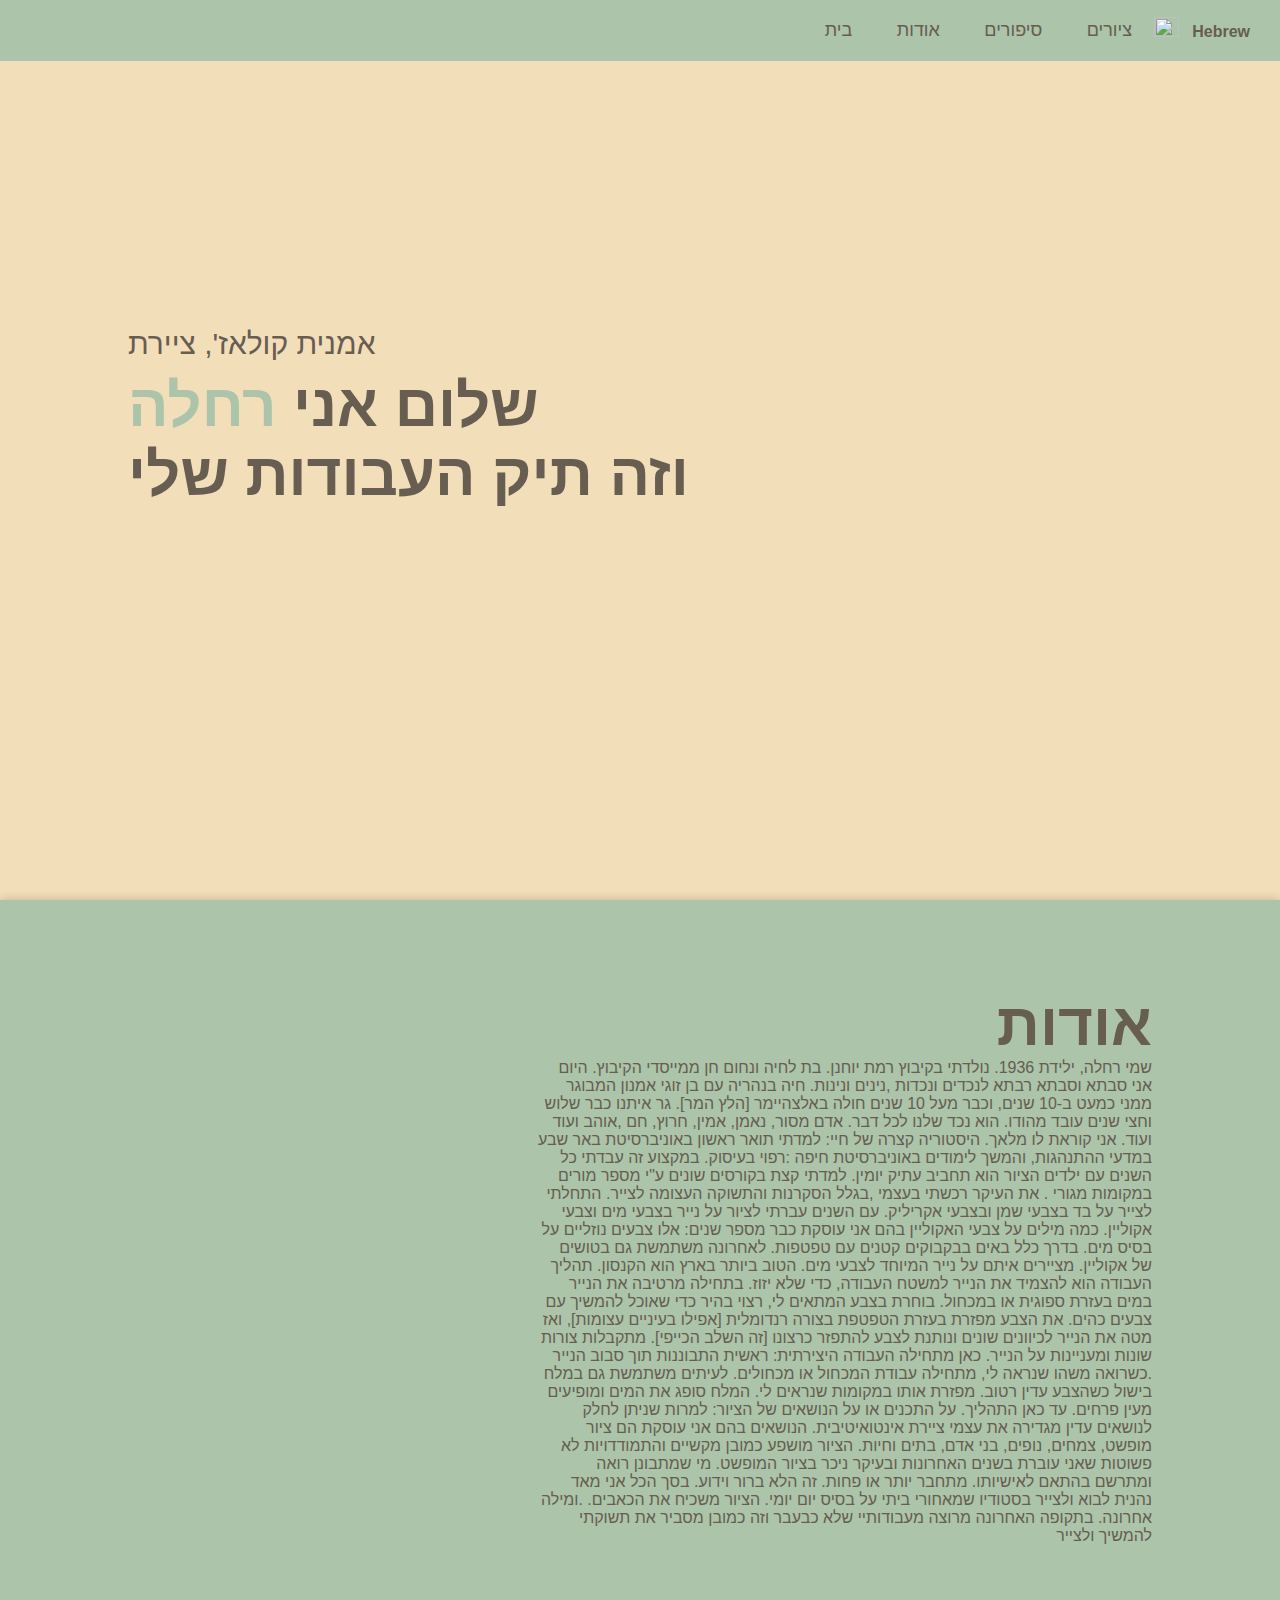
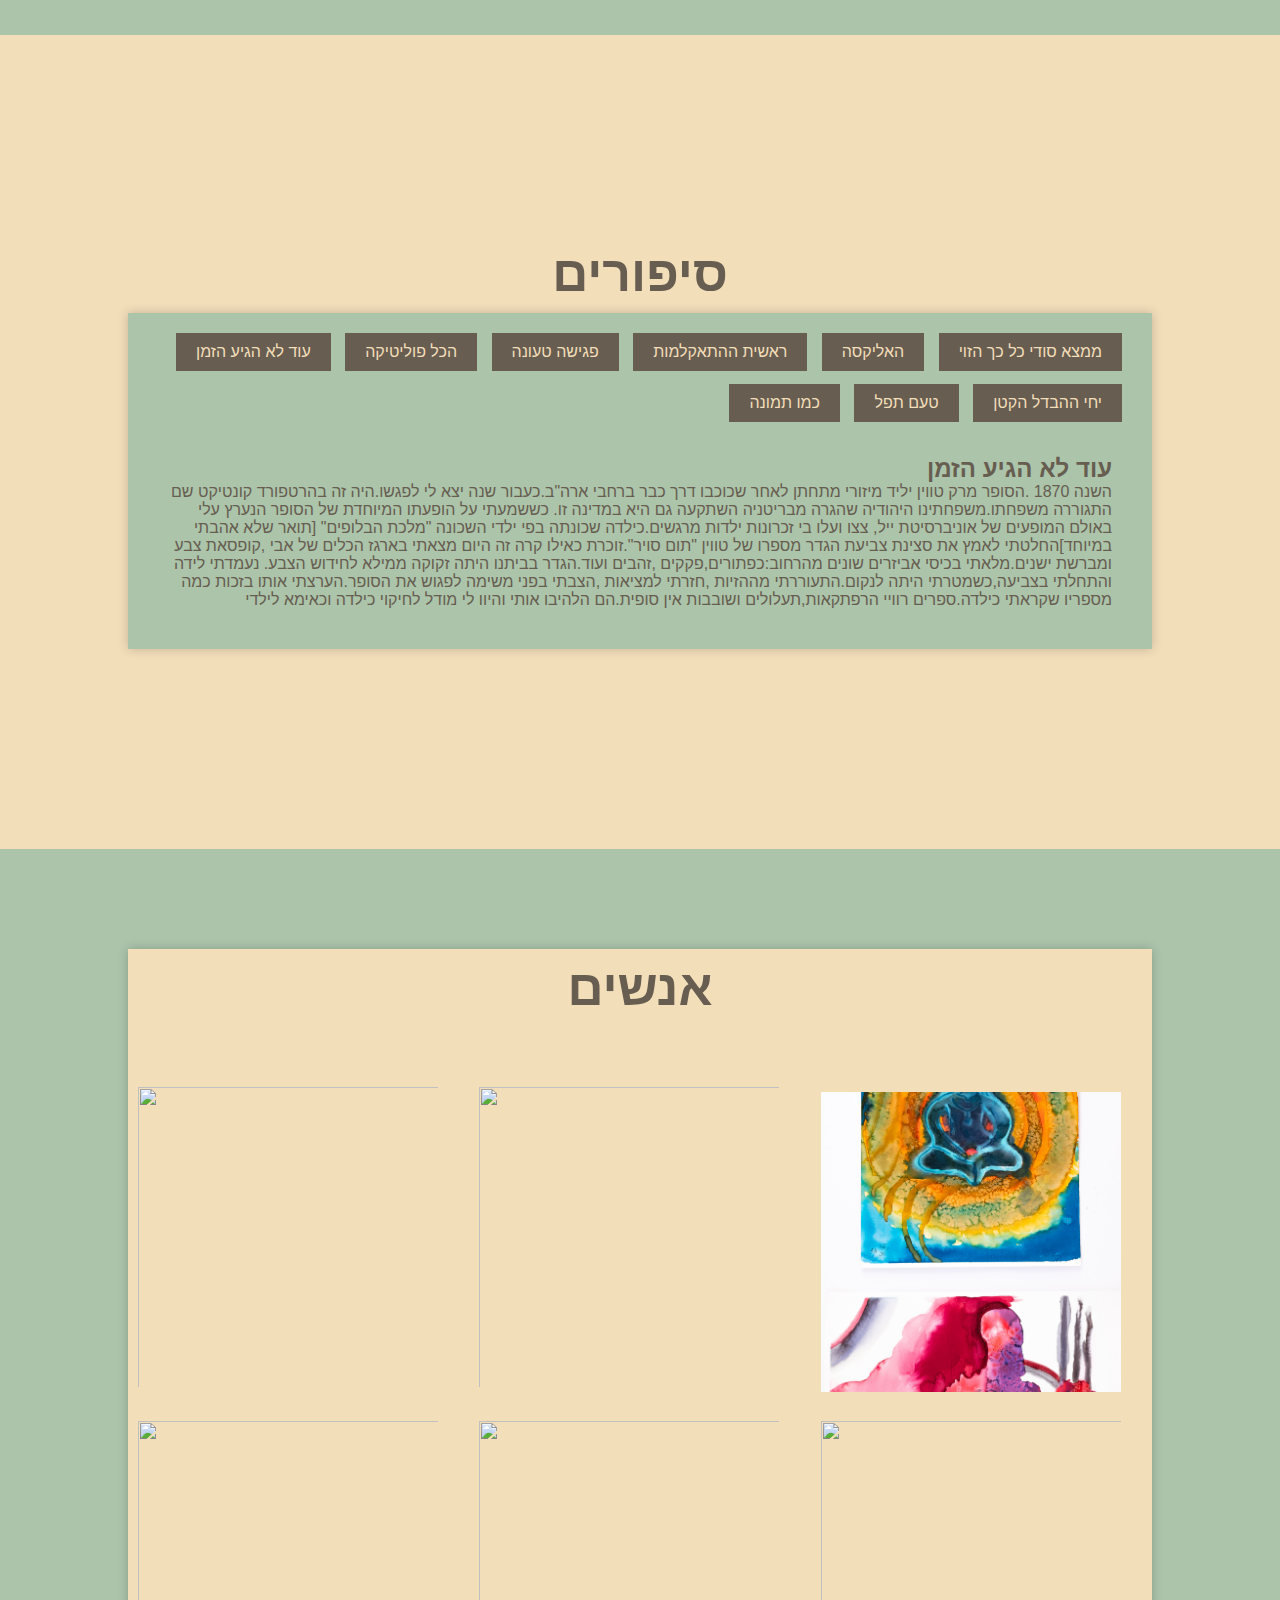
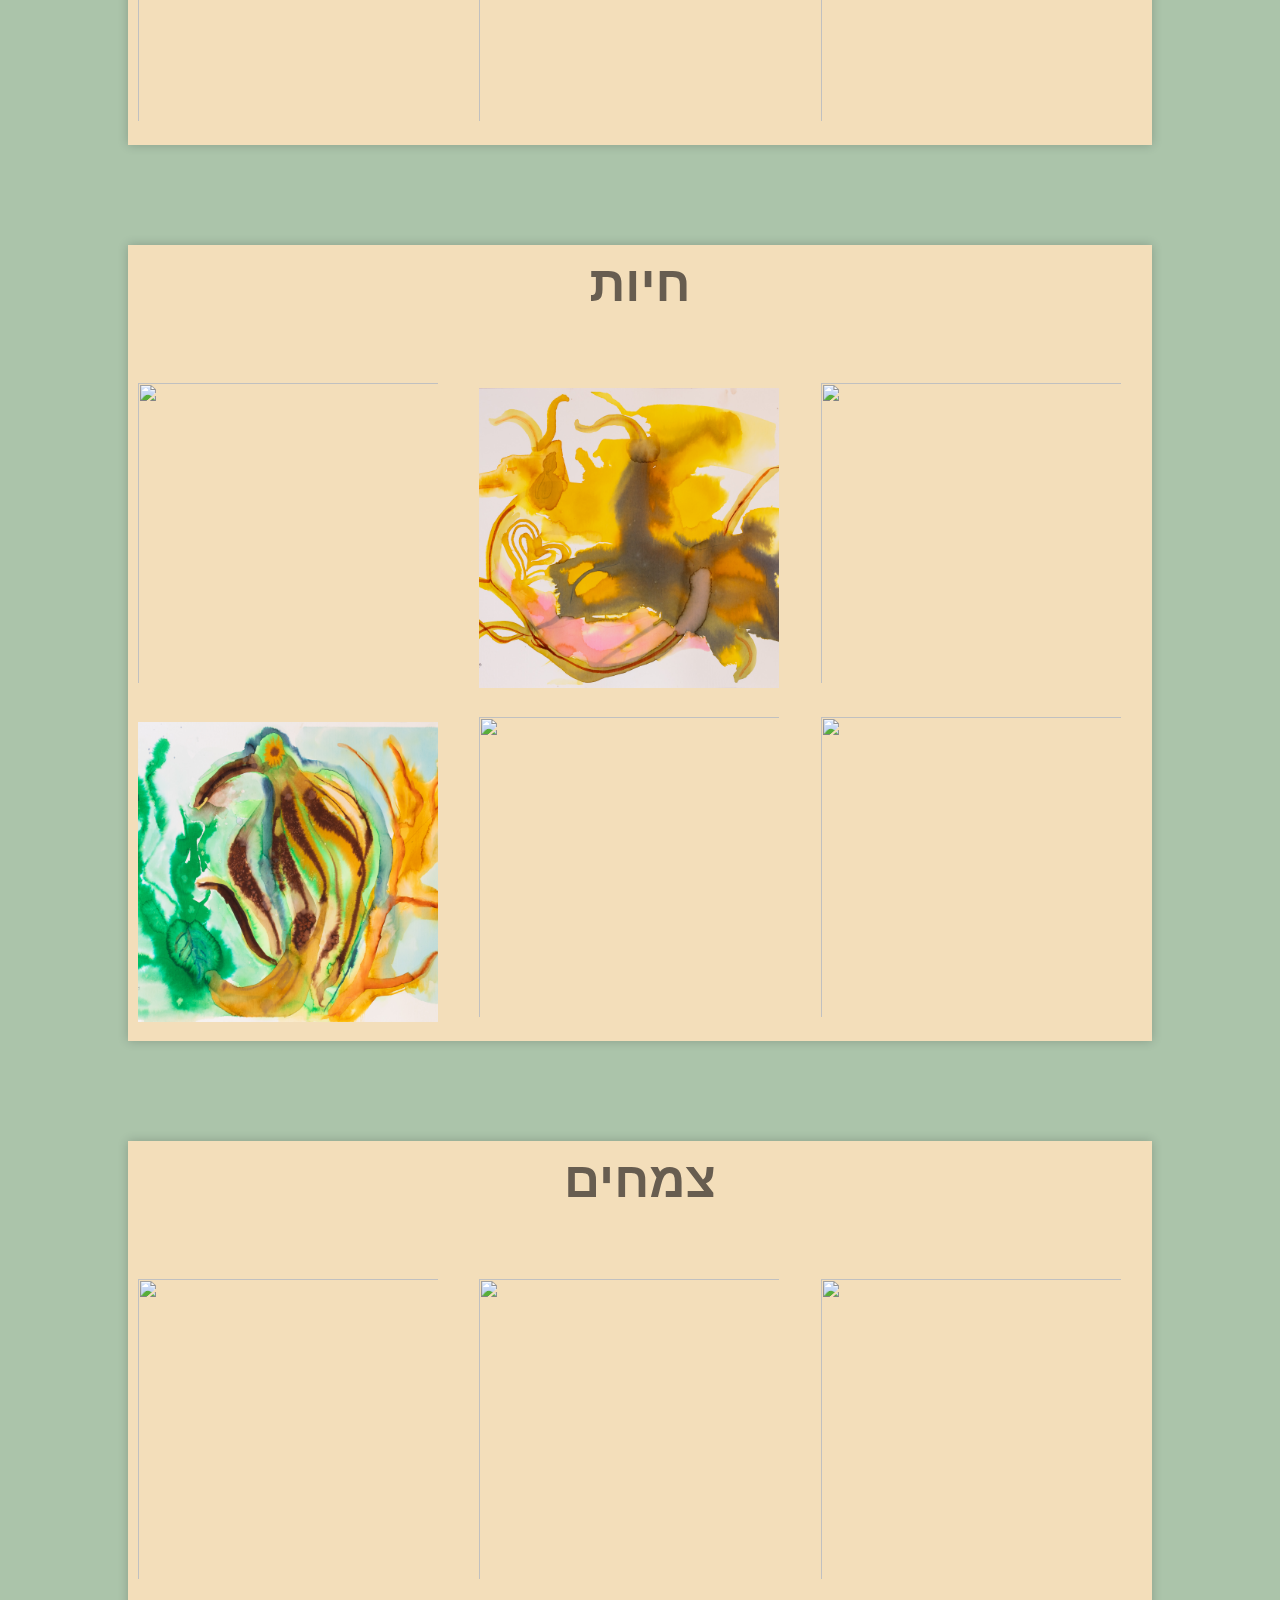
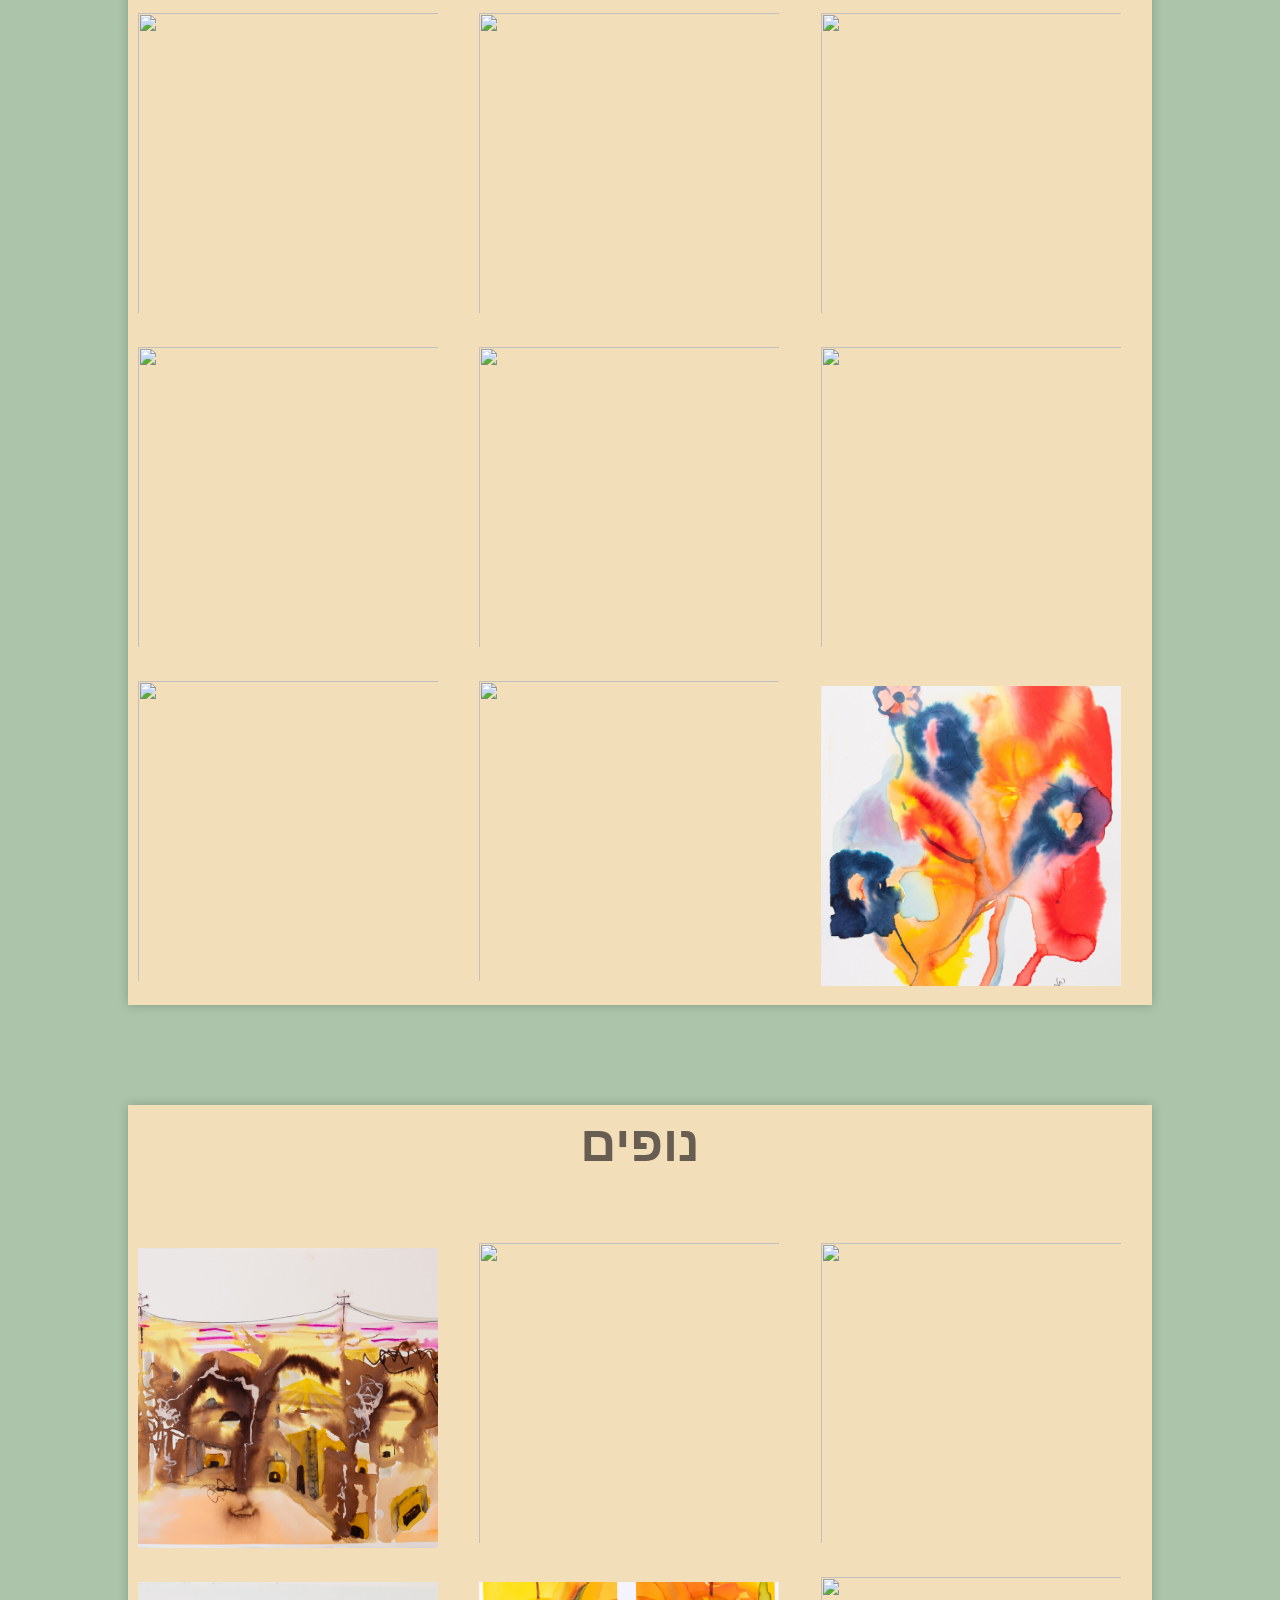
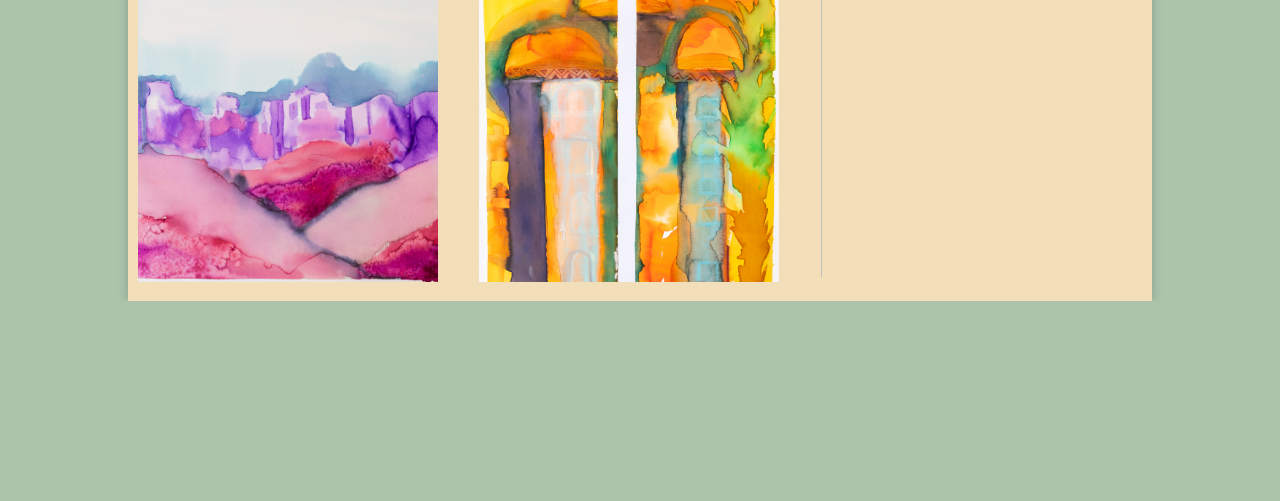
==== commit b40117e3: "Add files via upload" ====
--- a/index.html
+++ b/index.html
@@ -18,36 +18,48 @@
 <body>
     <!-------------------header------------------->
     <div id="header">
+        
         <img class="background" src="Other_Pictures\Background.png">
         <div class="container">
             <nav>
                 <img src="" class="logo">
                 <ul id="sidemenu">
-                    <li> <a href="#header">Home | בית</a></li>
-                    <li> <a href="#about">About | עלי</a></li>
-                    <li> <a href="#stories">Stories | סיפורים</a></li>       
+                    <li> <a href="#header">בית</a></li>
+                    <li> <a href="#about">אודות</a></li>
+                    <li> <a href="#stories">סיפורים</a></li>       
                     <li class="nav-bar_item dropdown">
-                        <a href="#people">Paintings | ציורים </a>
+                        <a href="#people">ציורים </a>
                         <ul class="project">
-                          <li class="drop-item"><a href="#people">People  אנשים</a></li>
-                          <li class="drop-item"><a href="#animals">Animals  חיות</a></li>
-                          <li class="drop-item"><a href="#flora">Plants    צמחים</a></li>
-                          <li class="drop-item"><a href="#landscapes">Landscapes  נופים</a></li>
+                          <li class="drop-item"><a class="1" href="#people">אנשים</a></li>
+                          <li class="drop-item"><a class="1" href="#animals">חיות</a></li>
+                          <li class="drop-item"><a class="1" href="#flora">צמחים</a></li>
+                          <li class="drop-item"><a class="1" href="#landscapes">נופים</a></li>
                         </ul>
-                      </li>   
-                          <li class="Phone-only"><a href="#people">People  אנשים</a></li>
-                          <li class="Phone-only"><a href="#animals">Animals  חיות</a></li>
-                          <li class="Phone-only"><a href="#flora">Plants   צמחים</a></li>
-                          <li class="Phone-only"><a href="#landscapes">Landscapes נופים</a></li>        
-                    <i class="fa-solid fa-xmark" onclick="closemenu()"></i> 
-                </ul>
-                <i class="fa-solid fa-bars" onclick="openmenu()"></i>
+
             </nav>
+      
+            <div class="lang-menu">
+                <div class="selected-lang">
+                     <img class = "img-1" src="Other_Pictures\israel-flag.png" alt=""> Hebrew
+                </div>
+                <ul>
+
+                    <li>
+                        <a href="index-en.html" class="he"><img src="Other_Pictures\usa-flag.png" alt=""></img> English</a>
+                    </li>
+                    
+                    
+                </ul>  
+            </div>
+        
+
+            
+
+
         </div>
             <div class="header-text">
-                <p>Collage Artist, Painter | אמנית קולאז', ציירת</p>
-                <h1>Hello, I'm <span>Rachela</span><br> and this is my portfolio</h1>
-                <h1 style="text-align: right;">שלום אני <span style="text-align: right; align-content: left;">רחלה</span><br> וזה תיק העבודות שלי</h1>
+                <p>אמנית קולאז', ציירת</p>
+                <h1 style="text-align: justify;">שלום אני <span style="text-align: right; align-content: left;">רחלה</span><br> וזה תיק העבודות שלי</h1>
             </div>
         
     </div>
@@ -59,7 +71,7 @@
                     <img src="Art_Pictures/People 5.jpg">
                 </div>
                 <div class="about-col-2">
-                    <h1 class="sub-title" style = "text-align: right;">עלי  </h1>
+                    <h1 class="sub-title" style = "text-align: right;"> אודות  </h1>
                     <p style = "text-align: right;">
                         שמי רחלה, ילידת 1936. נולדתי בקיבוץ רמת יוחנן. בת לחיה ונחום חן ממייסדי הקיבוץ. היום אני סבתא וסבתא רבתא לנכדים ונכדות ,נינים ונינות. חיה בנהריה עם בן זוגי אמנון המבוגר ממני כמעט ב-10 שנים, וכבר מעל 10 שנים חולה באלצהיימר [הלץ המר]. גר איתנו כבר שלוש וחצי שנים עובד מהודו. הוא נכד שלנו לכל דבר. אדם מסור, נאמן, אמין, חרוץ, חם ,אוהב ועוד ועוד. אני קוראת לו מלאך.         
 היסטוריה קצרה של חיי: למדתי תואר ראשון באוניברסיטת באר שבע במדעי ההתנהגות, והמשך לימודים באוניברסיטת חיפה :רפוי בעיסוק. במקצוע זה עבדתי כל השנים עם ילדים
@@ -70,17 +82,6 @@
 בסך הכל אני מאד נהנית לבוא ולצייר בסטודיו  שמאחורי ביתי על בסיס יום יומי. הציור משכיח את הכאבים.
 .ומילה אחרונה. בתקופה האחרונה מרוצה מעבודותיי שלא כבעבר וזה כמובן מסביר את תשוקתי להמשיך ולצייר
                     </p>
-                    <h1 class="sub-title">About Me  </h1> 
-                    <P class = "english" >
-                        My name is Rachel, born in 1936. I was born in Kibbutz Ramat Yochanan. Daughter of Lahya and Nahum Chen, one of the founders of the kibbutz. Today I am a grandmother and great-grandmother to grandchildren, great-grandchildren and great-grandchildren. I live in Nahariya with my partner Amnon, who is almost 10 years older than me, and has been suffering from Alzheimer's for over 10 years. Living with us for three and a half years, working from India. He is our grandson for everything. A dedicated, loyal, reliable, diligent, warm, loving person and much more. I call him an angel.
-A brief history of my life: I studied a bachelor's degree at Be'er Sheva University in behavioral sciences, and further studies at the University of Haifa: soft by occupation. In this profession I have worked all these years with children
-Painting is an age-old hobby. I learned a little in different courses by several teachers in my places of residence. I acquired the main part myself, because of my curiosity and huge passion for painting. I started painting on canvas with oil colors and acrylic colors. Over the years I moved to painting on paper with watercolors and aqualine colors.
-A few words about the Aqualine paints that I have been dealing with for several years: these are water-based liquid paints. Usually come in small bottles with droppers. Lately I've also been using Aqualine markers. Draw with them on paper special for watercolors. The best in the country is the canson. The work process is to attach the paper to the work surface, so that it does not move. First, wet the paper with water using a sponge or a brush. I choose a color that suits me, preferably light so that I can continue with dark colors. You spread the color with the dropper randomly [even with your eyes closed], then tilt the paper in different directions and let the color spread as it wants [this is the fun part].
-Different and interesting shapes are obtained on the paper. This is where the creative work begins: first observing while turning the paper. When I see something that looks like me, the work with the brush or brushes begins. Sometimes I also use cooking salt when the color is still wet. I spread it in the places I see. The salt absorbs the water and a kind of flowers appear. So far the process.
-On the contents or the subjects of the painting: although it can be divided into subjects, I still define myself as an intuitive painter. The subjects I deal with are abstract painting, plants, landscapes, people, houses and animals. The painting is of course influenced by difficulties and difficult struggles that I have been going through in recent years and it is especially evident in the abstract painting. The observer sees and is impressed according to his personality. Connects more or less. This is the unknown and known.
-All in all, I really enjoy coming and painting in the studio behind my house on a daily basis. The painting makes you forget the pain.
-.and a last word. Recently, I have been more satisfied with my work than before, which of course explains my desire to continue painting
-                    </P>
                          
                 </div>               
             </div>
@@ -88,7 +89,7 @@
     </div>
  <!-------------------stories------------------->
     <div id="stories">
-        <h1 class="gallery-title">Stories | סיפורים</h1>
+        <h1 class="gallery-title">סיפורים</h1>
         <div class="biography-container">
             <div class="biography-tabs">
                 <div class="biography-tab" onclick="showBiography(0)">עוד לא הגיע הזמן </div>
@@ -199,7 +200,7 @@
     <!-------------------gallery------------------->
 <div id="people">
    <section>
-    <h1 class="gallery-title">People | אנשים</h1>
+    <h1 class="gallery-title">אנשים</h1>
         <div class="first-div gallery">
          <a class="gallery" data-fancybox="people1" href="Art_Pictures/People 1.jpg"><img class="img-gallery" src="Art_Pictures/People 1.jpg"></a>
          <a class="gallery" data-fancybox="people1" href="Art_Pictures/People 2.jpg"><img class="img-gallery" src="Art_Pictures/People 2.jpg"></a>
@@ -216,7 +217,7 @@
     </section>
 </div>
 <div id="animals">
-    <h1 class="gallery-title">Animals | חיות</h1>
+    <h1 class="gallery-title">חיות</h1>
     <section>
          <div class="first-div gallery">
           <a class="gallery" data-fancybox="animals1" href="Art_Pictures/Animals 1.jpg"><img class="img-gallery" src="Art_Pictures/Animals 1.jpg"></a>
@@ -231,7 +232,7 @@
      </section>
  </div>
  <div id="flora">
-    <h1 class="gallery-title">Plants | צמחים</h1>
+    <h1 class="gallery-title">צמחים</h1>
     <section>
          <div class="first-div gallery">
           <a class="gallery" data-fancybox="flora1" href="Art_Pictures/Flora 1.jpg"><img class="img-gallery" src="Art_Pictures/Flora 1.jpg"></a>
@@ -256,7 +257,7 @@
      </section>
  </div>
  <div id="landscapes">
-    <h1 class="gallery-title">Landscapes | נופים</h1>
+    <h1 class="gallery-title">נופים</h1>
     <section>
          <div class="first-div gallery">
           <a class="gallery" data-fancybox="Landscapes1" href="Art_Pictures/Landscapes 1.jpg"><img class="img-gallery" src="Art_Pictures/Landscapes 1.jpg"></a>
--- a/style.css
+++ b/style.css
@@ -1,3 +1,5 @@
+@import url('https://fonts.googleapis.com/css2?family=Didact+Gothic&display=swap');
+@import url('https://cdnjs.cloudflare.com/ajax/libs/normalize/8.0.1/normalize.css');
 *{
     margin: 0;
     padding: 0;
@@ -28,7 +30,7 @@
     object-fit: fill;
     z-index: -1;
     position: absolute;
-    transform: translateX(-26%) translateY(6%);
+    transform: translateX(-15%) translateY(6%);
 }
 
 .container{
@@ -105,7 +107,7 @@
     z-index: 2;
   }
   .dropdown:hover .project{
-    height: 250px;
+    height: 170px;
     
     visibility: visible;
   }
@@ -221,6 +223,102 @@
     margin-top: 100px;
     
 
+}
+/* -------------------lang-menu------------------- */
+.lang-menu {
+    width: 100px;
+    text-align: right;
+    font-weight: bold;
+    position: absolute;
+    color: #675D50;
+    top: 1.75vh;
+    right: 3vw;
+}
+.lang-menu .selected-lang {
+    display: flex;   
+    justify-content: space-between;
+    line-height: 2;
+    cursor: pointer;
+}
+.lang-menu .selected-lang:before {
+    content: '';
+    display: flex;
+    width: 32px;
+    height: 32px;
+
+}
+
+.lang-menu ul {
+    visibility: none;
+    background-color: #fff;
+    position: absolute;
+    top: 45px;
+    right: 0;
+    width: 0;
+    border-radius: 5px;
+    transition: all ease-out 0.5s;
+    color: #675D50;
+    right: -2.5vw;
+
+}
+
+
+.lang-menu ul li {
+    
+    list-style: none;
+    text-align: left;
+    display: flex;
+    justify-content: space-between;
+}
+
+.lang-menu ul li a {
+    
+    text-decoration: none;
+    width: 125px;
+    visibility: hidden;
+    color: #675D50;
+    padding-bottom: 1vw;
+
+}
+
+.lang-menu ul li:hover {
+    background-color: #f2f2f2;
+}
+
+.lang-menu ul li a:before {
+    content: '';
+    display: inline-block;
+    width: inherit;
+    height: inherit;
+    vertical-align: middle;
+    
+}
+.lang-menu img{
+    width: 20px;
+    justify-self: center;
+    align-self: right;
+    margin-right: 1vw;
+    margin-left: 10px;
+    
+}
+.lang-menu img.img-1{
+    width: 25px;
+    height: fit-content;
+    margin-right: 1vw;
+    justify-self: center;
+    align-self: center;  
+    margin-left: 1vw;
+}
+
+
+
+
+.lang-menu:hover ul, .lang-menu ul:hover ul{
+    visibility: visible;
+    width: 125px ;
+}
+.lang-menu ul:hover li a, .lang-menu:hover ul li a {
+    visibility: visible;
 }
 /* -------------------stories------------------- */
 #stories{
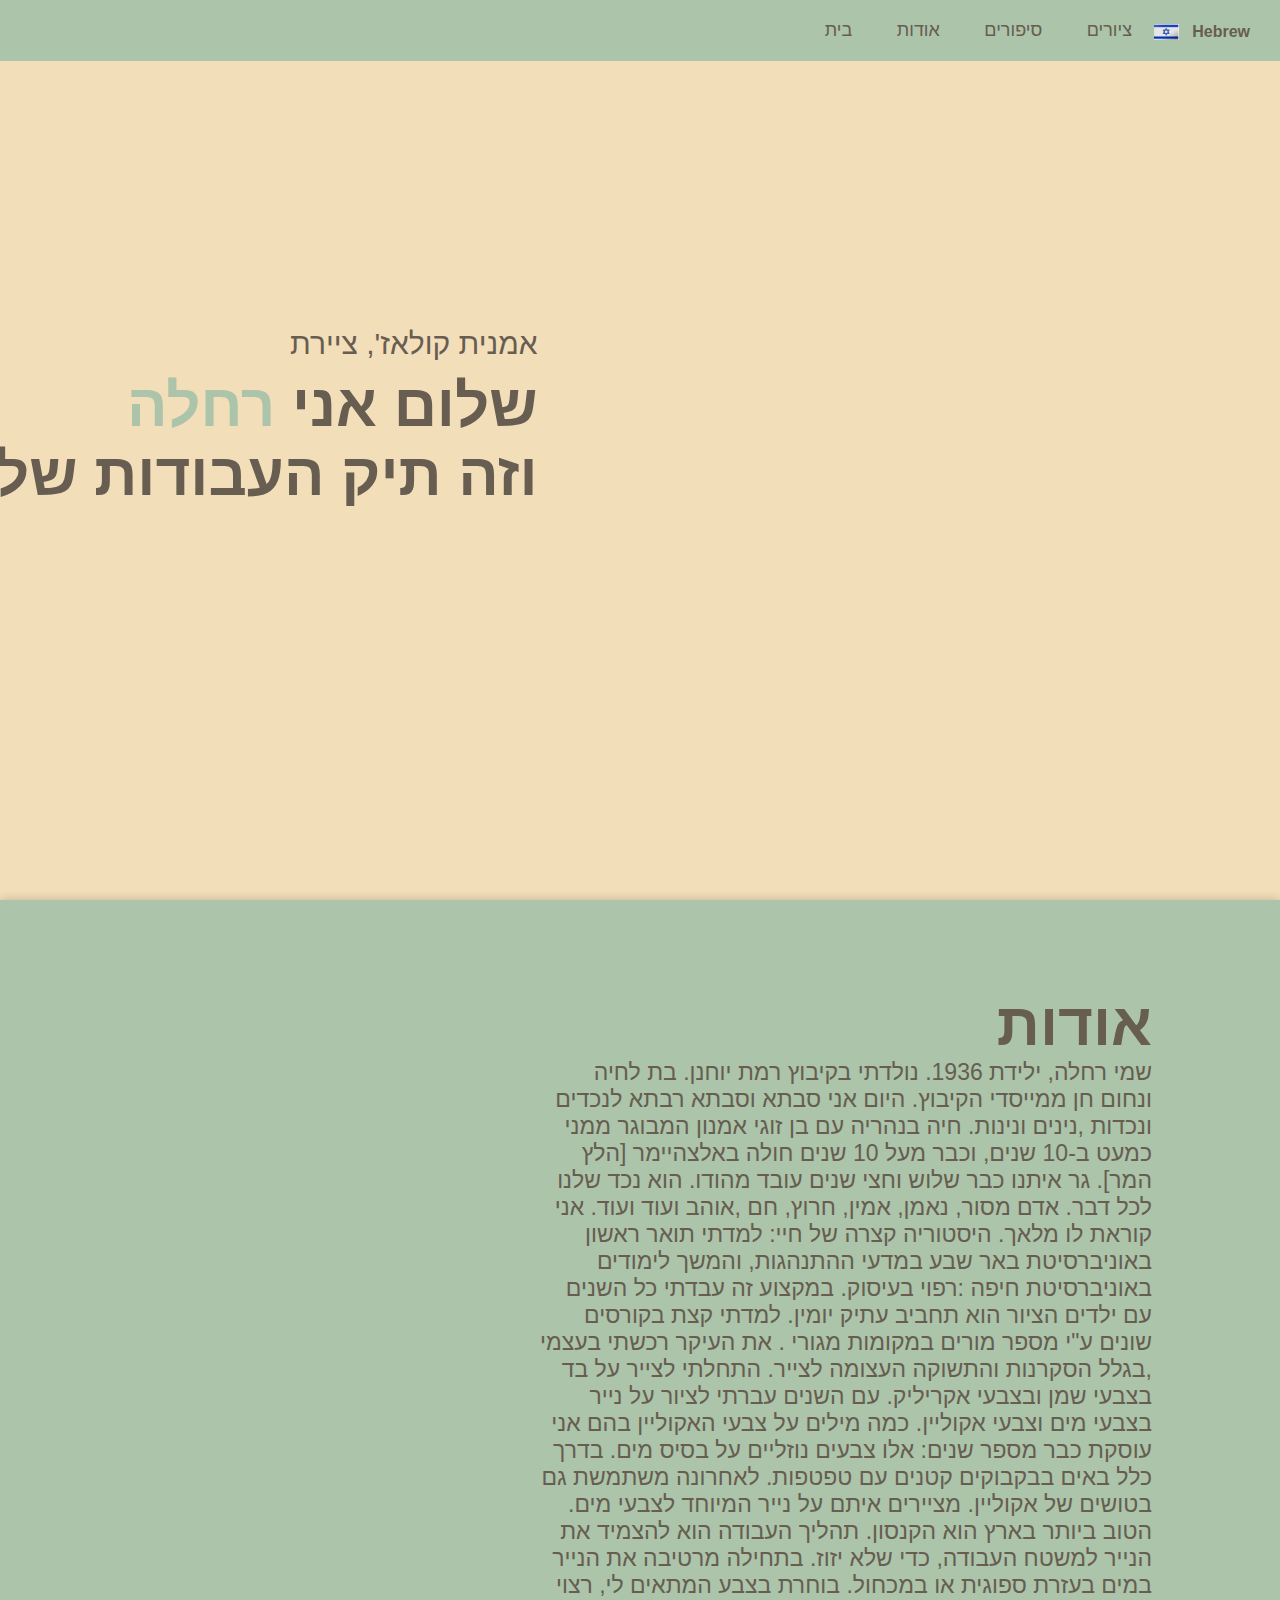
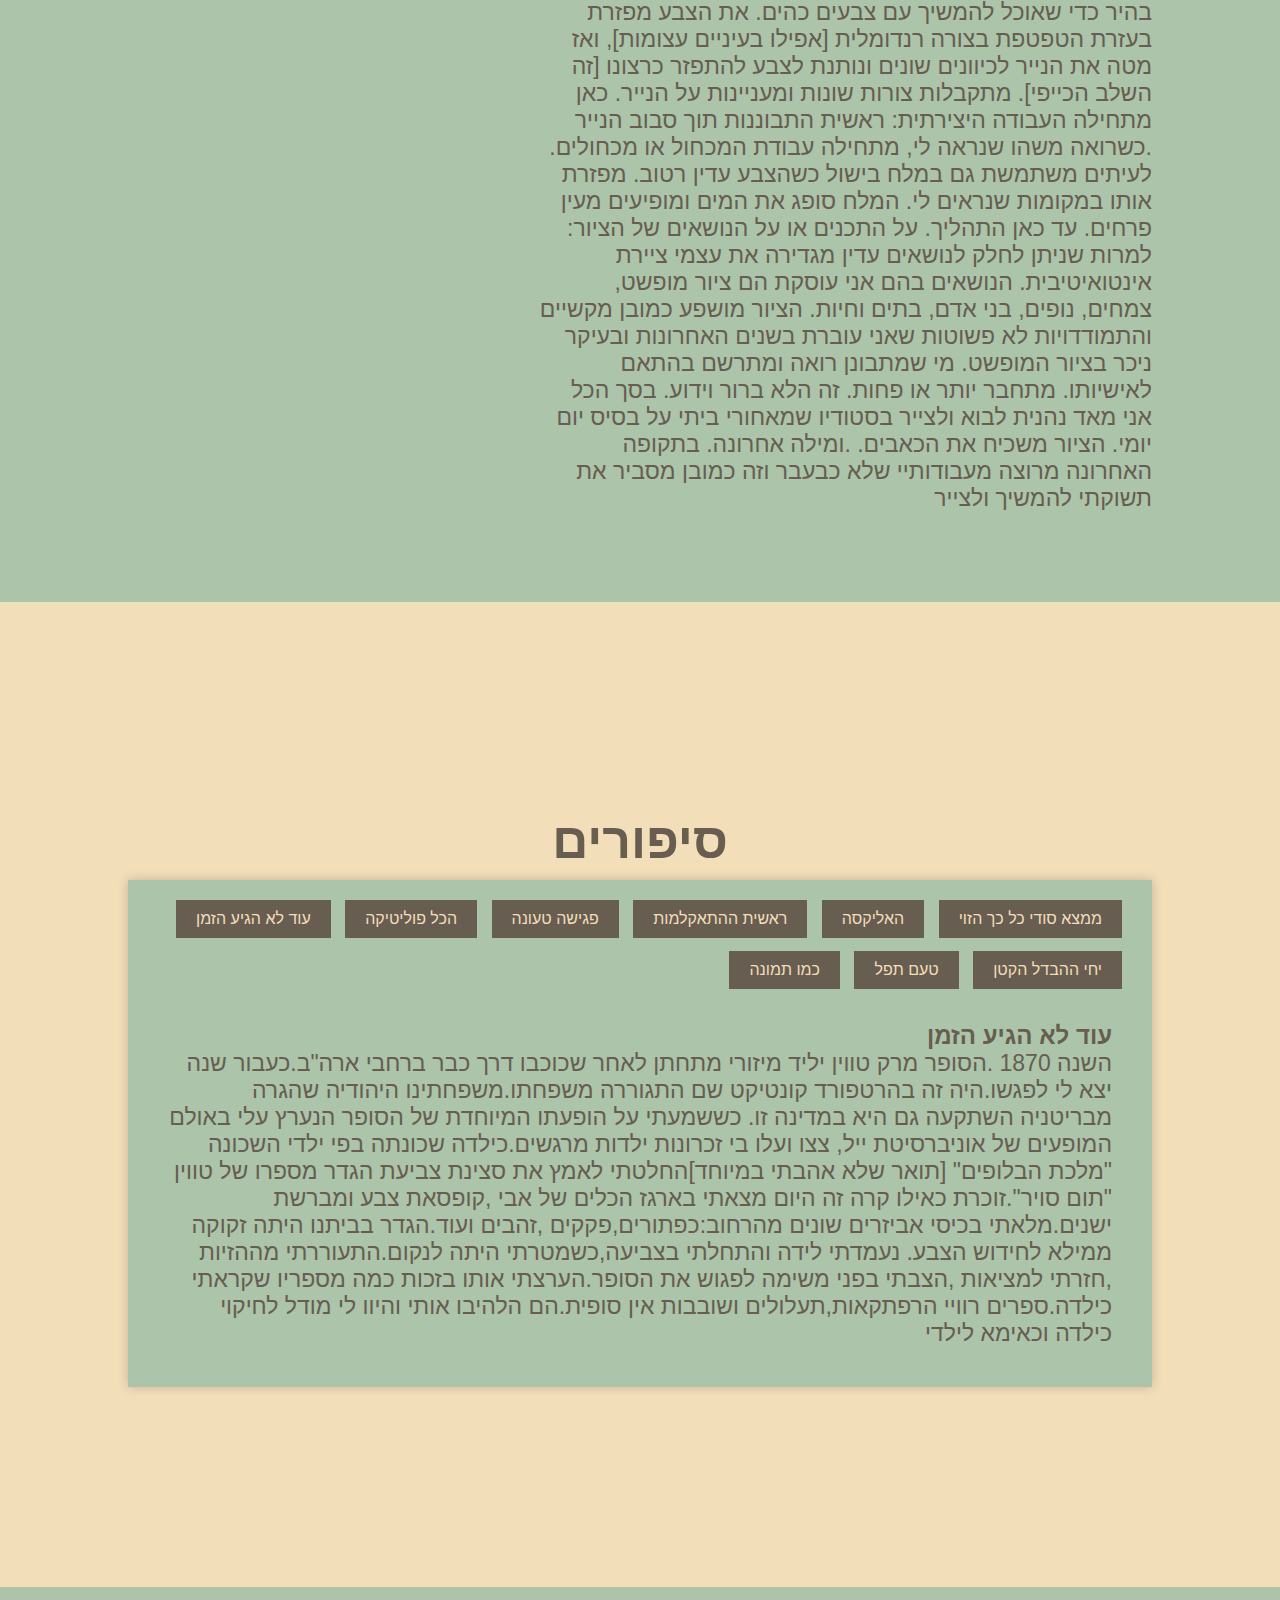
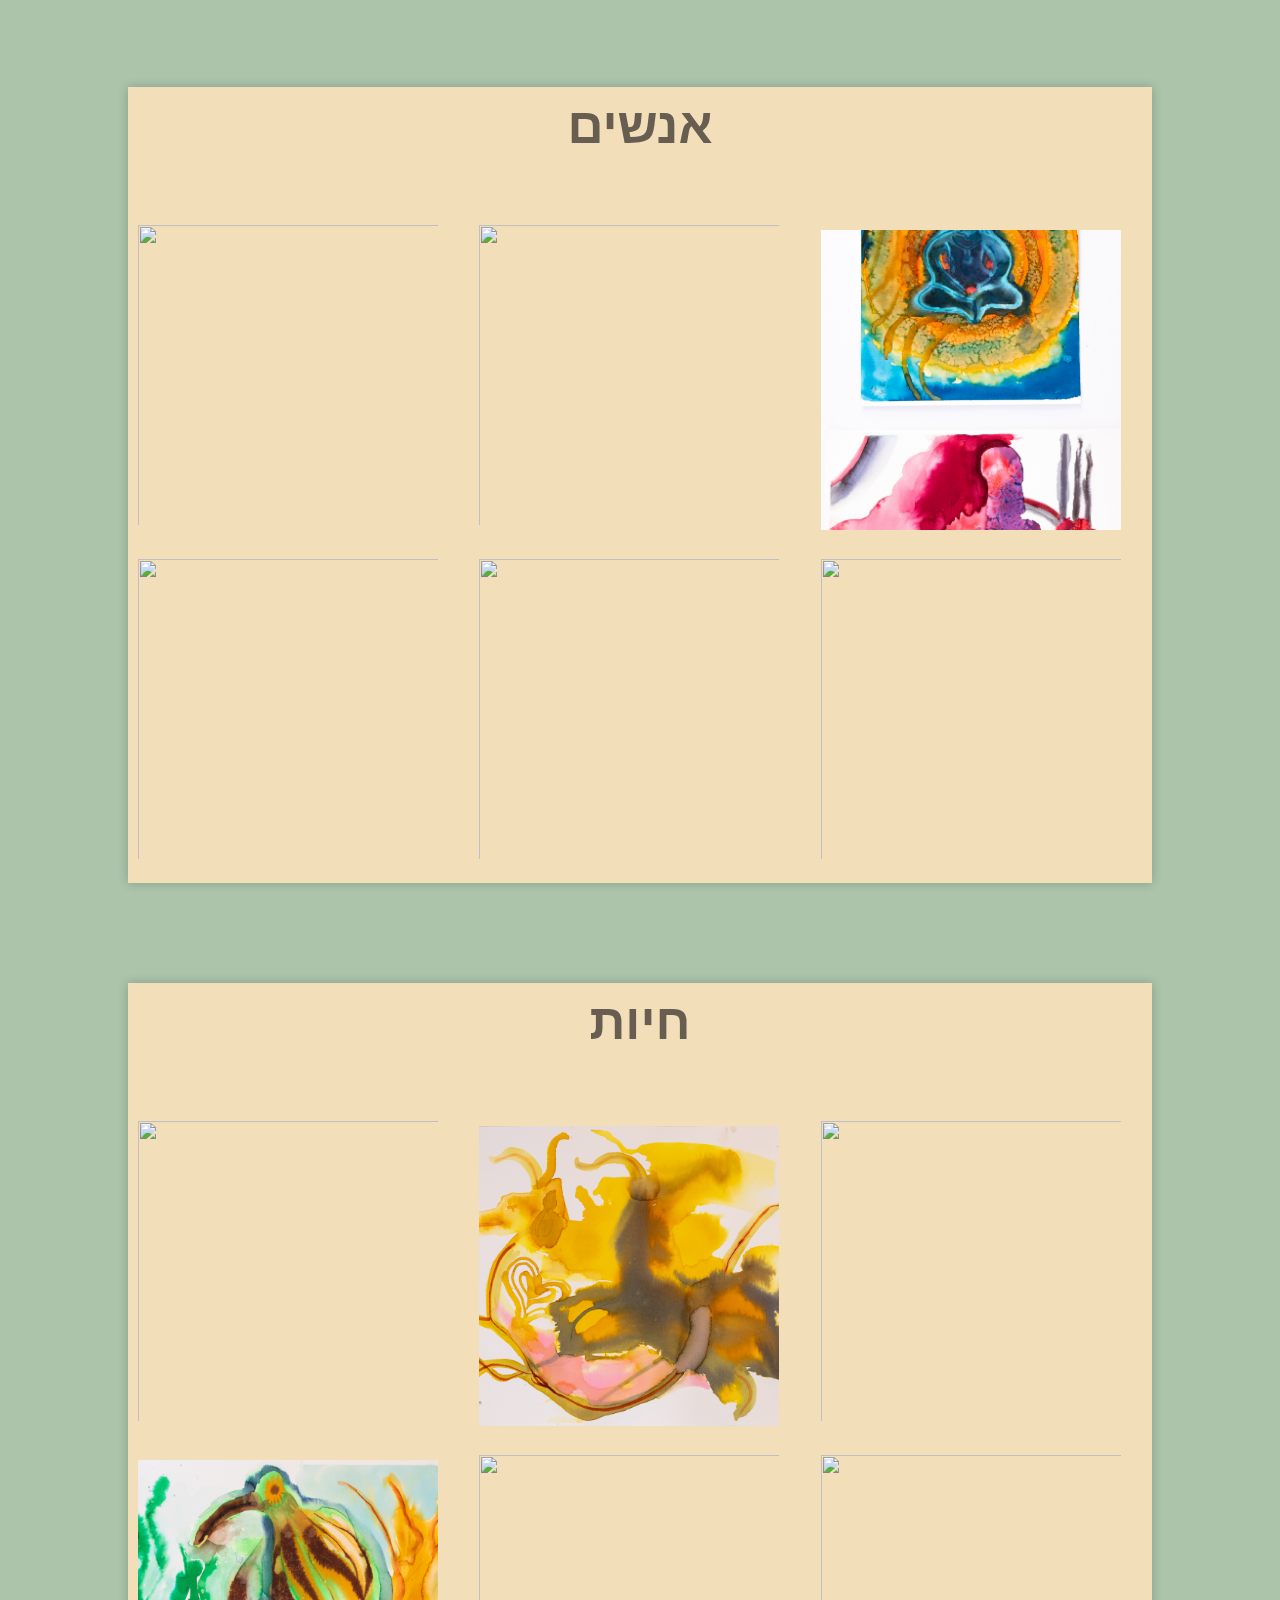
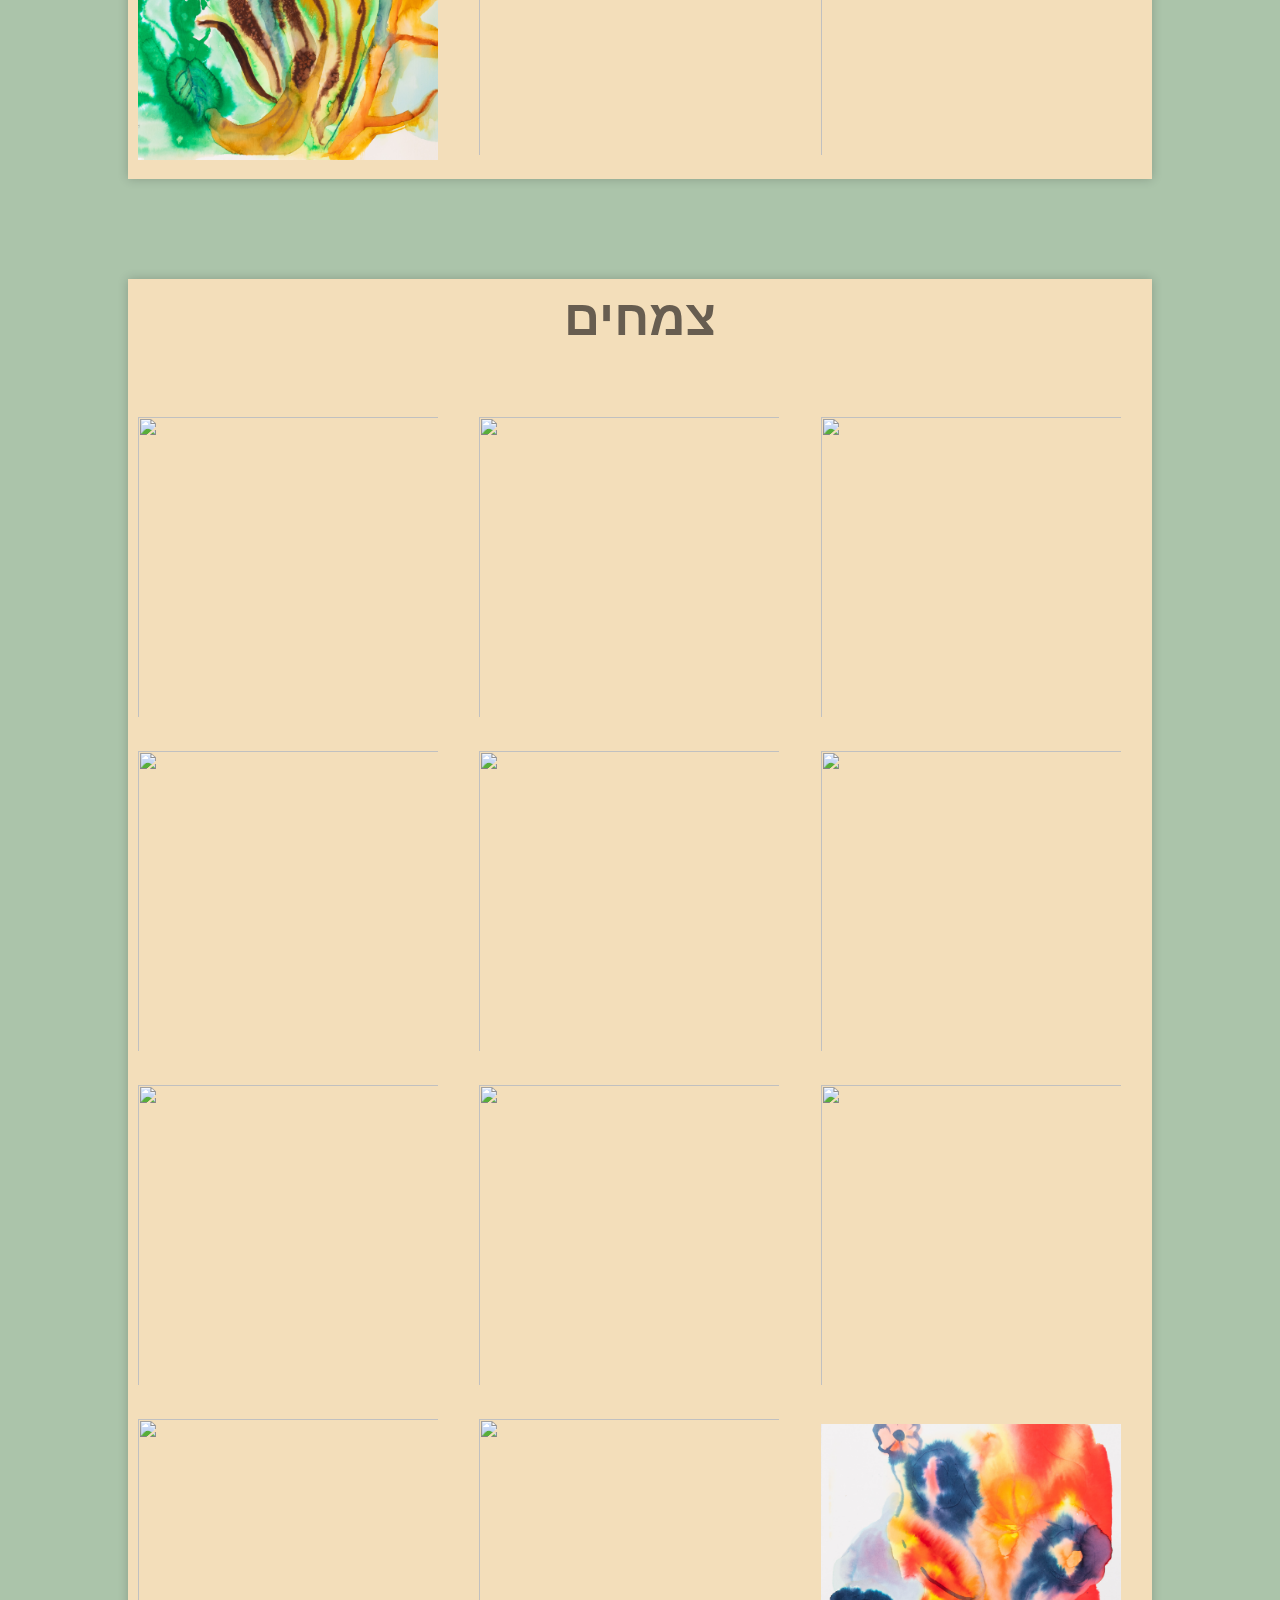
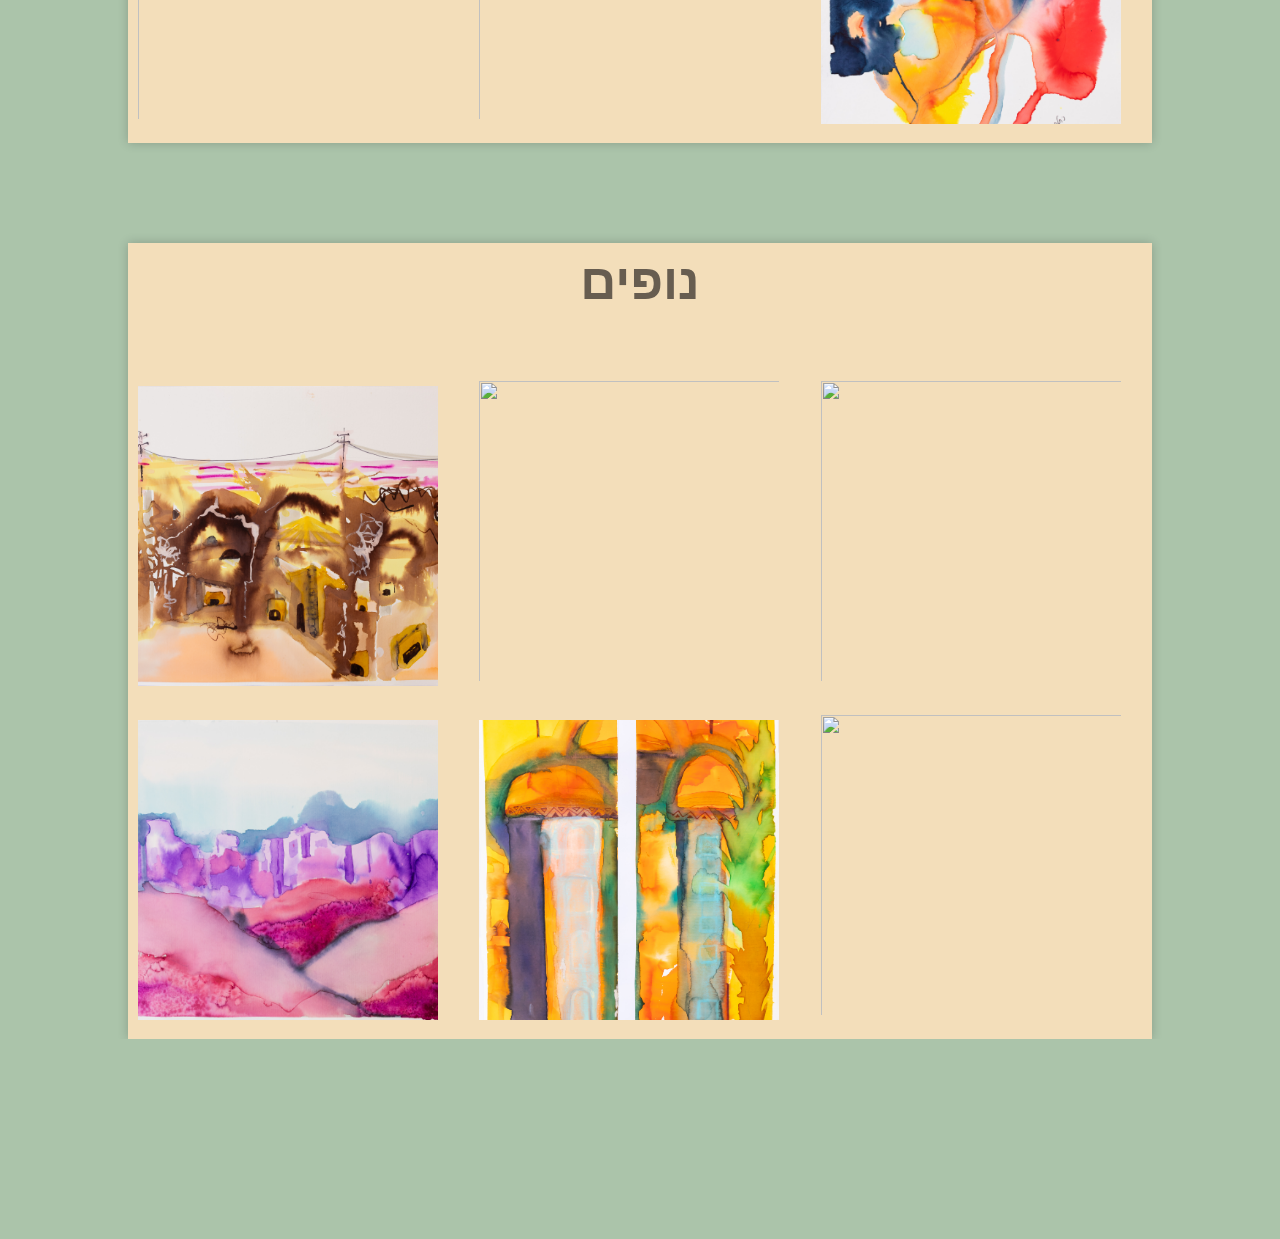
==== commit 5da7aecd: "Add files via upload" ====
--- a/index.html
+++ b/index.html
@@ -58,8 +58,8 @@
 
         </div>
             <div class="header-text">
-                <p>אמנית קולאז', ציירת</p>
-                <h1 style="text-align: justify;">שלום אני <span style="text-align: right; align-content: left;">רחלה</span><br> וזה תיק העבודות שלי</h1>
+                <p style="text-align: right; left:0; transform: translateX(-60%)">אמנית קולאז', ציירת</p>
+                <h1 style="text-align: right; transform: translateX(-60%)">שלום אני <span style="text-align: right; transform: translateX(-60%); ">רחלה</span><br> וזה תיק העבודות שלי</h1>
             </div>
         
     </div>
@@ -72,7 +72,7 @@
                 </div>
                 <div class="about-col-2">
                     <h1 class="sub-title" style = "text-align: right;"> אודות  </h1>
-                    <p style = "text-align: right;">
+                    <p style = "text-align: right; font-size: 23px">
                         שמי רחלה, ילידת 1936. נולדתי בקיבוץ רמת יוחנן. בת לחיה ונחום חן ממייסדי הקיבוץ. היום אני סבתא וסבתא רבתא לנכדים ונכדות ,נינים ונינות. חיה בנהריה עם בן זוגי אמנון המבוגר ממני כמעט ב-10 שנים, וכבר מעל 10 שנים חולה באלצהיימר [הלץ המר]. גר איתנו כבר שלוש וחצי שנים עובד מהודו. הוא נכד שלנו לכל דבר. אדם מסור, נאמן, אמין, חרוץ, חם ,אוהב ועוד ועוד. אני קוראת לו מלאך.         
 היסטוריה קצרה של חיי: למדתי תואר ראשון באוניברסיטת באר שבע במדעי ההתנהגות, והמשך לימודים באוניברסיטת חיפה :רפוי בעיסוק. במקצוע זה עבדתי כל השנים עם ילדים
 הציור הוא תחביב עתיק יומין. למדתי קצת בקורסים שונים ע"י מספר מורים במקומות מגורי . את העיקר רכשתי בעצמי ,בגלל הסקרנות והתשוקה העצומה לצייר. התחלתי לצייר על בד בצבעי שמן ובצבעי אקריליק. עם השנים עברתי לציור על נייר בצבעי מים וצבעי אקוליין.                                                          
@@ -105,14 +105,16 @@
             <div class="biography-content" id="biography1">
                 <h2>עוד לא הגיע הזמן</h2>
                 
-                <p>השנה 1870 .הסופר מרק טווין יליד מיזורי מתחתן לאחר שכוכבו דרך כבר ברחבי ארה"ב.כעבור שנה יצא לי לפגשו.היה זה בהרטפורד קונטיקט שם התגוררה משפחתו.משפחתינו היהודיה   שהגרה מבריטניה השתקעה גם היא במדינה זו.
+                <p style = "text-align: right; font-size: 23px">
+                    השנה 1870 .הסופר מרק טווין יליד מיזורי מתחתן לאחר שכוכבו דרך כבר ברחבי ארה"ב.כעבור שנה יצא לי לפגשו.היה זה בהרטפורד קונטיקט שם התגוררה משפחתו.משפחתינו היהודיה   שהגרה מבריטניה השתקעה גם היא במדינה זו.
                     כששמעתי על הופעתו המיוחדת של הסופר הנערץ עלי באולם המופעים של אוניברסיטת ייל, צצו ועלו בי זכרונות ילדות מרגשים.כילדה שכונתה בפי ילדי השכונה "מלכת הבלופים" [תואר שלא אהבתי במיוחד]החלטתי לאמץ את סצינת צביעת הגדר מספרו של טווין "תום סויר".זוכרת כאילו קרה זה היום מצאתי בארגז הכלים של אבי ,קופסאת צבע ומברשת ישנים.מלאתי בכיסי אביזרים שונים מהרחוב:כפתורים,פקקים ,זהבים ועוד.הגדר בביתנו היתה זקוקה ממילא לחידוש הצבע. נעמדתי לידה והתחלתי בצביעה,כשמטרתי היתה לנקום.התעוררתי מההזיות ,חזרתי למציאות ,הצבתי בפני משימה לפגוש את הסופר.הערצתי אותו בזכות כמה מספריו שקראתי כילדה.ספרים רוויי הרפתקאות,תעלולים ושובבות אין סופית.הם הלהיבו אותי והיוו לי מודל לחיקוי כילדה וכאימא לילדי
                 </p>
             </div>
             <div class="biography-content" id="biography2">
                 <h2> הכל פוליטיקה</h2>
                 
-                <p>                              ארוע מכונן
+                <p style = "text-align: right; font-size: 23px">                            
+                      ארוע מכונן
                     באותו יום נערך מפגש של" שכנות טובה" (נשים ערביות ויהודיות מהאזור).הפעם הנחתה את הפגישה,פעילה פוליטית,ערביה נוצרית מנצרת.לאחר פתיחה קצרה,הציעה לנו להתחלק לזוגות מעורבים."במשך מספר דקות כל אחת תספר לחברתה משהו על עצמה הקשור לצד האחר,שעד היום לא העיזה לשתף.כשנחזור למפגש הכללי,מי שתרצה תוכל לחלוק עם הקבוצה את דברי חברתה.על כך נערוך דיון." הייתי בתדהמה מהנחיה מוזרה זו.ואז הוסיפה המנחה: "אל דאגה נשים ,דבריכן ישמשו אך ורק כטריגר לשיחה,בלי כל כוונה מצידי לחשוף אתכן מעבר לזה." נרגעתי במקצת.
                     התפזרנו באולם כל אחת ובת זוגתה.המחשבות התרוצצו במוחי ,והלב התחיל לפעום בחוזקה.תוך מבוכה ובושה איומות אמרתי לבת זוגתי:"נראה לי שאנחנו יותר משכילות ממכן" האשה המקסימה שכל כך הערכתי ואהבתי שישבה מולי,הסתכלה בי במבט מוזר ושתקה. נראה היה שאולי לא הבינה בדיוק את המילה משכילות. באותה תקופה העברית עדין לא היתה לגמרי שגורה בפיה.ניסיתי לרכך את המשפט הכל כך קיצוני, ולהסביר לה שלהן לא ניתנה ההזדמנות להתפתח וללמוד כמונו.איני זוכרת מה היא אמרה בתורה.
                     חזרנו למפגש.המנחה שאלה"מי מוכנה לשתף את הקבוצה בדברי בת זוגתה?"דממה השתררה.יד לא הורמה.אני פונה בלחישה לוורדה "תספרי אני מרשה לך זה בסדר".והיא :"תספרי
@@ -128,7 +130,7 @@
             <div class="biography-content" id="biography3">
                 <h2> פגישה טעונה </h2>
                 
-                <p>
+                <p style = "text-align: right; font-size: 23px">
                     דרום אפריקה,ספארי ענק בגודלו ויופיו.טיול בר מצווה לנכדינו. נפלה בחלקינו הזדמנות פז,בחורה צעירה קניתית ששהתה בקיבוץ הזמינה אותנו אליה.אנחנו נשלם והיא תדאג לכל השאר.נחתנו בשדה התעופה ושם חכתה לנו ווין מרווחת.ההתרגשות שלפני הנסיעה היתה רבה.פעם ראשונה עם הנכדים שכל כך אוהבים חיות לעולם של חיות פרא ,שעד כה חוו רק בסרטים.חלום שמתגשם.כעבור יום של טעימה באי אלו מקומות בדרך,הגענו לעירתה של המארחת.השתכנו באכסניה קטנה מעץ,שהכנסיה המקומית ,אליה השתיכה מארחתינו,קרובה מרחק הליכה ממנה.באותו ערב הוזמנו לבוא לפגוש את אנשי הקהילה . הגענו לבושים חגיגית.לא ידענו למה לצפות.חברתינו המקומית הציגה אותנו בפני האנשים,שמאד התרגשו לשמוע שאנו מישראל וקבלונו בשמחה.
                     והנה הופיעה אשה לבושה בצניעות.חצאית שחורה ארוכה,חולצה לבנה ווסט שחור מעליה.נראתה מעט שונה מהאחרים.נאמר לנו שהיא אורחת של הכנסיה הלותרנית .שהגיעה מאוסטרליה והיא תישא את הדרשה. איני זוכרת את פרטי דבריה .זכור לי קטע שעשה עלי רושם חזק.קבוצת אנשים על אניה שנקלעים לסערה עזה בלב ים.הספינה מטלטלת בחוזקה מצד לצד,ומצבם של הנוסעים חמור.הרוח גוברת הגלים גועשים .אין הרבה סכוי להשאר בחיים ואז בזכות תושיה של כמה מהם ותפילה של השאר הצליחו להנצל.משהו בדבריה ובדרך בה נאמרו דבר אלי.מאוחר יותר חזרנו לאכסניה. למחרת בעודינו יושבים לארוחת בוקר,ניגשת לשולחנינו אשה בלבוש סולידי ,אני מפנה את מבטי אליה ומיד מזהה את הכמרה מאמש.זו שנשאה את הדרשה..חיוך מבויש היה נסוך על פניה וברכה אותנו בגוד מורנינג.עניתי בנימוס ,והצעתי לה.היא נענתה ,התישבה לידי ומיד פתחה את סגור ליבה."אתמול ספרו לי שאתם אורחים מישראל שהגעתם לזמן קצר לטיול בספארי עם הנכדים.כבר זמן רב שאני מצפה למפגש עם יהודים שחיים בישראל,ועד כה לא הזדמן לי." בהמשך גוללה בפני פרק עצוב וטראומטי מחייה שמטריד את מנוחתה שנים רבות."נולדתי בברלין ,שם גדלתי עם אחי והורי.חיינו היו חיים רגילים,למרות האווירה הקשה מסביב.לפני סיום לימודי התיכון ,נודע לי מחבר שאבי היה חייל בצבא הגרמני אחרי עליתו של היטלר.הידיעה טלטלה אותי קשה.כעבור מספר ימים עזבתי את הבית והתחלתי בנדודי" היא לא פרטה את עברה מעבר לכך.דברה בהתרגשות.הרגשתי ברעד בגופה ובהבעות פניה כמה קשה עליה החוויה.בהמשך רק הוסיפה איך הגיעה לאוסטרליה והפכה לכמרה.הסיבה שהחליטה לשתף אותנו בספורה האישי:"יש לי בקשה אחת מכם הישראלים שהוריכם ודאי עלו מאירופה.האם תסכימו לסלוח לי על העוול הנורא ,הקשה מכל שאבי ורבים כמוהו גרמו לכם?"היא סימה .קשה היה שלא להבחין לאיזה כוחות נפש ואומץ לב נזקקה כדי לומר את הדברים.הייתי נסערת.הסתכלתי על בן זוגי ,ובאותן שניות נזכרתי בסערה שפקדה את חבורת האנשים באניה מהדרשה של אתמול.הדברים התקשרו במוחי. הססתי עוד שניות ספורות התבוננתי בה והשבתי:"אני סולחת לך את ודאי לא אשמה. על כך שבחרת להיות שליחת ציבור תבורכי.הייתי קרובה לבכי.מעיניה זלגו דמעות .התחבקנו והיא הלכה לדרכה.
                          
@@ -137,7 +139,7 @@
             <div class="biography-content" id="biography4">
                 <h2>ראשית ההתאקלמות</h2>
                 
-                <p>אחרי התלבטויות ממושכות יצאנו מהקיבוץ היישר לארה"ב.זוג צעיר עם שלושה ילדים.המטרה לימודי דוקטורט של בעלי.
+                <p style = "text-align: right; font-size: 23px">אחרי התלבטויות ממושכות יצאנו מהקיבוץ היישר לארה"ב.זוג צעיר עם שלושה ילדים.המטרה לימודי דוקטורט של בעלי.
                     כבוגרת יב בבית ספר קיבוצי,וחסרת חוש לשפות רמת האנגלית שלי היתה קרובה לאפס.גם הילדים לא ידעו מילה.נאמר לנו בארץ מכמה אנשים,ששהו עם ילדיהם בארה"ב לתקופות חיים שונות. שכשנוסעים בחופש הגדול
                     עם תחילת שנת הלימודים,הילדים שולטים באנגלית ולכך קיווינו.
                     עברנו מסע חיפושים לא קל כשלבסוף הגענו למדינת טנסי והתמקמנו בפרבר העיר צטנוגה.על הר הנקרא סיגנל מאונטן. הגיע סוף הקיץ ,וילדינו לא מוציאים מילה באנגלית מהפה.אני כבר קצת חוששת.היתכן שילדי ירשו ממני את הלקות השפתית? יום ראשון ללימודים .אנו מגיעים עם בתינו הבכורה בת העשר לבית הספר.המנהל פוגש  אותה ואוטמטית קובע נחרצות שהיא תתחיל ללמוד בכיתה ב ,וכאשר תשיג את הרמה הנדרשת תועבר לכתה ה.אנחנו המומים,וחסרי אונים אך מבינים שזה סופי ואין מקום לערעור.באותו יום ביתינו מגיעה הביתה ומספרת שנכנסה לכתה ומיד בלטה  בקומתה משאר הילדים.עוד היא תוהה סביבה ,נפתחת הדלת ולכתה נכנסת גמדה.הילדים נגשו בזה אחר זה לברך את ביתינו על פי הנוהג לקבל פני מורה .אל המורה האמיתית התיחסו כאחת התלמידות בשל קומתה.זכור לי הרגע בו סימה הבת את הסיפור ושלושתינו פרצנו בצחוק אדיר.לא עברו מספר ימים והיא נקראה למנהל. הפעם לבחינת פתע.הוא הושיט לה ספר וביקש אותה בזו הלשון:Please open the book on page 127 ביתי עשתה זאת בשניה.למחרת הועברה לכיתה ה.גם סיפור זה גרם לנו להתגלגל מצחוק.
@@ -146,7 +148,7 @@
             <div class="biography-content" id="biography5">
                 <h2>האליקסה</h2>
                 
-                <p>
+                <p style = "text-align: right; font-size: 23px">
                     חיכיתי בכליון עינים לסוף השבוע. הזמן האיכותי בו הייתי יוצאת עם אבי,שלובי ידים לטיול המסורתי בשבילי הקיבוץ.שעת אחר צהריים מאוחרת כשהשמש לקראת שקיעה.רוח קלילה נשבה.נהנינו מהריחות והמראות.פרפר שעף בין הצמחים, ודבורה שנעמדה על פרח לשתות צוף ולאסוף אבקת פרחים .אהבתי את אוירת הליצנות והשמחה שאבי השרה בטיול.מדי פעם זמזמנו להנאתינו שיר ששנינו אהבנו.לנחומי שכך כיניתיו וכך קראו לו גם שאר הילדים ,נוהג שהובא מקבוצי השומר הצעיר(ההורים הם קודם כל חברים)תמיד היו גם ספורים על עברו שכל כך היטיב לספרם.
                     מה ששובב את ליבי במיוחד היה המפגש עם ילדים והוריהם.הנה אב ובנו מתקרבים במעלה המדרכה.ממרחק הילד צועק לעברינו:"נחומי מה ראית היום?" והוא בפשטות וטבעיות עונה:"בדיוק עכשיו ראיתי אליקסה.תסתכל טוב,אולי עוד תצליח לראות אותה" מצביע למרומים"הנה שם,בפיסת השמים שזה עתה התחילו להאדים לקראת השקיעה.ראיתי אותה מבעד לעננים.אפשר היה להבחין בראש המחודד,בקרנים המסתלסלות ,כשהכל זוהר סביבה.היא ענקית.אתה רואה משהו ממנה?אם תקשיב היטב אולי תוכל לשמוע את הקול העמוק המיוחד שלה."
                     הילד מתבונן לעבר פיסת השמים,וגם אם לא ראה דבר העמיד פנים שאכן ראה אותה ואף שמע את קולה.
@@ -158,7 +160,7 @@
             <div class="biography-content" id="biography6">
                 <h2>ממצא סודי כל כך הזוי</h2>
                 
-                <p>
+                <p style = "text-align: right; font-size: 23px"> 
                     בימים טרופים אלו,בשעות הרות גורל(כמו שנהגו אבותינו לומר.כנראה שאנחנו לא ממציאי הרעות והחולאים.היו שהקדימונו.)אני הזקנה מהשכונה שכבר די בקושי רואה ,מבחינה בתופעה ההולכת וגוברת ומוציאה אותי מדעתי.מישהו מנסה לנחש? הנה רמז ראשון:"היא נמצאת בכל מקום .מיד כשיוצאים מפתח הבית להליכה נתקלים בה.על המדרכה ,על הכביש, על הדשא תלויה על גדר ועוד...
                     אנחנו זוג קשישים,מה שנשאר לנו בימים אלו מלבד ישיבה בבית זה הסיבוב הרגלי פעם פעמיים ביום.לא שלא טטעו אנחנו לא מתלוננים להפך יש לטיול יתרונות .קודם כל יוצאים מארבעת הקירות ,נושמים אוויר צח,מתחממים וסופגים את קרני השמש הסתווית הנעימה כל כך. לעתים פוגשים מישהו מהנהנים או נותנים מרפק.וכשהמאן דהוא הוא פעוט אז בכלל חגיגה נהנים מחיוכיו ומהמתיקות שלו. העננה היחידה המעיבה על ההליכה היא: התופעה המגעילה,או כפי שאכנה אותה מעתה מ מצא ס ודי כ ל- כך ה זוי.(זה היה הרמז השני).אני מרגישה בושה פגיעה בכבוד האדם זלזול בטבע ועוד נזיקין מרעין בישין.למרות כל זאת אנחנו ממשיכים בסיבוב כשלפנינו מזדקר מתחם הכושר המהולל.כבר בכניסה מתגלה לעינינו הממצא הסודי המרתיע,מגעיל ומכעיס.(מענין מה היו הורינו חושבים עליו? )אבל מתגברים.מה לא עושים למען תרבות הגוף.את בן זוגי לא קל לשכנע שזה חשוב.הוא מתישב על כסא המתקן הראשון ומתחיל "מה אני צריך את זה?  להשוויץ?אני יודע שאני יכול.לא צריך שאחרים ידעו(דרך אגב אין שוויצר ממנו).אני בשיטות הלחץ הידועות "אוי עזוב שטויות הנה תראה עומדת שם מישהי ומסתכלת עליך" כבמטה קסם הוא נקרא למשימה ומבצע אותה בהצלחה,זוכה לתשואות ולמחיאות כפיים.כך עוברים ממתקן למתקן כשסיפור ההתנגדות חוזר על עצמו ולבסוף הוא המנצח.באותן דקותנשכחה מאיתנו התופעה המזויעה.דומני שבשלב זה כבר זיהתם מהי.אז מה יש לכם לומר?     
                 </p>
@@ -166,7 +168,7 @@
             <div class="biography-content" id="biography7">
                 <h2>כמו תמונה</h2>
                 
-                <p>
+                <p style = "text-align: right; font-size: 23px">
                     באותם ימים מצלמה היתה מצרך נדיר. בכל הקיבוץ היתה אחת השייכת לחבר אחד.אדם שחי את חייו בניגוד לכללים:בנה בית מאבן .אשתו יפת התואר ישבה בביתם .כשנראתה מהלכת בחוץ תמיד היתה מטופחת.היא לא עבדה כמו השאר.גם ילדיו היו מופלים מאתנו.היו להם מבחר צעצועים שאנחנו לא יכולנו אפילו לחלום עליהם.לא זכור לי שקנאנו בהם.אולי בשל נדיבות ליבו של האיש,הענותו להנצחת ארועים ועזרתו לזולת, סלחו לו על היותו חריג.
                     באותה שבת אבי שאל ממנו את המצלמה[צלמניה דה אז],כדי לצלם אותי.להורי היתה מודעות לתעוד יוצאת דופן.אני שנאתי להצטלם וניסיתי להתחמק בכל דרך אפשרית.וכל זאת לאחר שאבי הפציר בי שוב ושוב ,הסכמתי שיצלם אותי על פסגת עץ הפיקוס הענק שעמד ליד בית הילדים.אבי נעמד לרגלי העץ החזיק בחרדת קודש את המכשיר יקר המציאות הזה ,והתחיל להכינו לצילום,כשאני מתחילה לטפס.[הטיפוס על כל דבר היה אחד מתחביבי האהובים ביותר].כך מנתרת מענף לענף.בתחילה הענפים עבים וחזקים,ולאט לאט פוחתים עובים וחוזקם.אבא קורא לי מלמטה:"זהו דוניצקה מספיק,מצאת מקום נפלא,תעצרי ,תסתובבי אלי בזהירות ואצלם אותך".אני כמובן לא מסתפקת בגובה הזה ,ועונה לו בקול "חכה עוד קצת".ממשיכה לטפס בזריזות ומיומנות.ושוב הוא [הפעם בטון פחות סבלני]."זהו ,מקום נהדר לצילום תסתובבי בזהירות ואני מצלם" אני מעיפה בו מבט קונדסי ועונה,הפעם בצעקה:"עוד לא הגעתי לפסגה". בעוד נחומי ממש מתחיל לחשוש ולדאוג,אני עולה על ענף דק שלא "הסכים" לשאת את משקלי .באלפית השניה הענף נשבר.צנחתי עם כח הכובד כלפי מטה.בשלב זה איני זוכרת דבר, כנראה שאבדתי את ההכרה.הסיפור על איך הוא רץ לעברי,עצר את נפילתי כדי שהחבטה תהיה מינימלית.איך סחב אותי בזרועותיו לחדר ההורים,הושיב אותי על כסא הנוח מהעץ ורק אז צילם שמעתי רק אחר כך. בתמונה רואים ילדה חוורת עם פנים נטולי הבעה.
                     הלקח לחיים :צריך לדעת מתי לעצור ומתי להגיד די.
@@ -176,7 +178,7 @@
             <div class="biography-content" id="biography8">
                 <h2>טעם תפל</h2>
                 
-                <p>
+                <p style = "text-align: right; font-size: 23px">
                     באותו לילה חשוך,נטול ירח וכוכבים,פלסנו שני חברי ואני את דרכינו בשבילי הקיבוץ.כתמיד מצפים למצוא משהו מיוחד שיצית את הסקרנות.יונתן היה הצעיר בחבורה.בעל מבנה גוף שמנמן,חוש הומור ואהבה לנשנוש פצוחים שתמיד היו זמינים בכיסו.שלמה ילד יפה תואר,שהגיע לקיבוץ עם העליה הבלתי לגלית מסוריה.בא עם אמו האלמנה ושתי אחיותיו,ומיד צורף לכיתתנו עוד בטרם ידע את העברית.אמו לא התאקלמה בקיבוץ ,ודי מהר מצאה עבודה בחיפה ועברה להתגורר שם.הורי אמצו אותו (כפי שהיה מקובל אז)ובמהרה הפך לי כאח.ואני ילדה " זרוקה "בלבושה,יחפה חורף קיץ(ביום  שחלקו נעליים אבדתי אותן) עור רגלי הפך במהרה לעור של פיל .    
                     אהבתי את גיחות הלילה עם חברי.באותו לילה חשוך מצוידים בקופסאת גפרורים אנו הולכים ומתלוצצים" נו את מי נצוד הפעם בחכתינו".אני שקועה בהרהורים ומוצאת את עצמי בפתח הכניסה למטבח.מסתכלת על האחרים ומוודעה עמם שאכן אין איש באיזור.
                     נכנסים פנימה ומתחילים לרחרח.שלמה מצית גפרור ,מתקרב למקרר הגדול שעומד בפינת המטבח. יונתן ואני "שומרי הסף".הלב מתחיל לדפוק.שלמה פותח את המקרר ומבחין בפינה על המדף העליון צנצנת זכוכית ובתוכה נוזל הנראה כמשקה צהוב כתום.הוא מרים אותה בשתי ידיו ,פותח בזהירות את המכסה ובלהיטות מתחיל לשתות מהצהוב הכתום הזה.אני מתבוננת בו בקנאה ולסירוגין בדלת.בעוד ליבי פועם ביתר עוצמה,הוא לוחש לעברינו:"הקמצנית הזו לא יכלה להוסיף קצת סוכר למיץ?" .בטרם סים נשמעו צעדים מבחוץ.באחת תפשנו מחסה והצלחנו לחמוק.הוקל לי במקצת.בראשי צצה מחשבה בשביל מה לעזעזל כל הטרוף הזה?
@@ -187,7 +189,7 @@
             <div class="biography-content" id="biography9">
                 <h2>יחי ההבדל הקטן</h2>
                 
-                <p>
+                <p style = "text-align: right; font-size: 23px">
                     כשנכדינו הגיע לגיל שלוש עשרה הגשמנו לו חלום .הפלגנו לכרתים.שנינו לא עשינו טיול מסוג זה מעולם.בשביל ירדן היתה זו היציאה הראשונה מהארץ.על ההתחלה הוא נעלם לנו .הלך לחקור את האוניה בעלת חמשת הקומות לפרטי פרטיה.התחיל בחדר.מה יש בו,איך מפעילים כל אביזר . משם עבר לחדר האוכל הענק לברר איזה אוכל מקבלים ,באיזה שעות.גילה שיש בקומת המרתף חדר ספורט.ניסה להגיע לתא הקברניט.וסיים בכמה סיבובים סביב הסיפון.על כל אלה דיווח לנו בפרטים כשעיניו נוצצות וכולו נרגש.
                     אבל הסיפור הוא לא על ירדן הפעם אלא על אמנון ועלי.בערב הראשון באולם הארועים נערך מופע של זוגות מהקהל.האמרגן שאל מי מוכן להשתתף.ההענות היתה מאד מינורית.אני ,עם אהבתי למשחקים מצד אחד,ותודעת השליחות מהצד השני התנדבתי . אמנון נענה ברצון . הזדמנות לקבלת תשומת לב .איתנו היו עוד שלושה זוגות.אחת המשימות היתה כשמנחה הערב ביקש מהגברים לצאת,ואז שאל :"איזה מתנה הביא לך אישך לפני החתונה.?"האחרות ענו מחרוזת פנינים ,טבעת יהלומים עגילים מזהב.הייתי המומה ובהגיע תורי אמרתי בפשטות"הוא הביא לי את עצמו".הגברים חזרו לאולם ונשאלו את אותה השאלה.אם איני טועה האחרים ענו במדויק.אמנון הביט בי נבוך קמעה וענה:"אני לא זוכר נדמה לי שלא הבאתי לה כלום למה הייתי צריך להביא ?"
                      הקהל באולם פרץ בצחוק עם נימה של סלחנות.                            
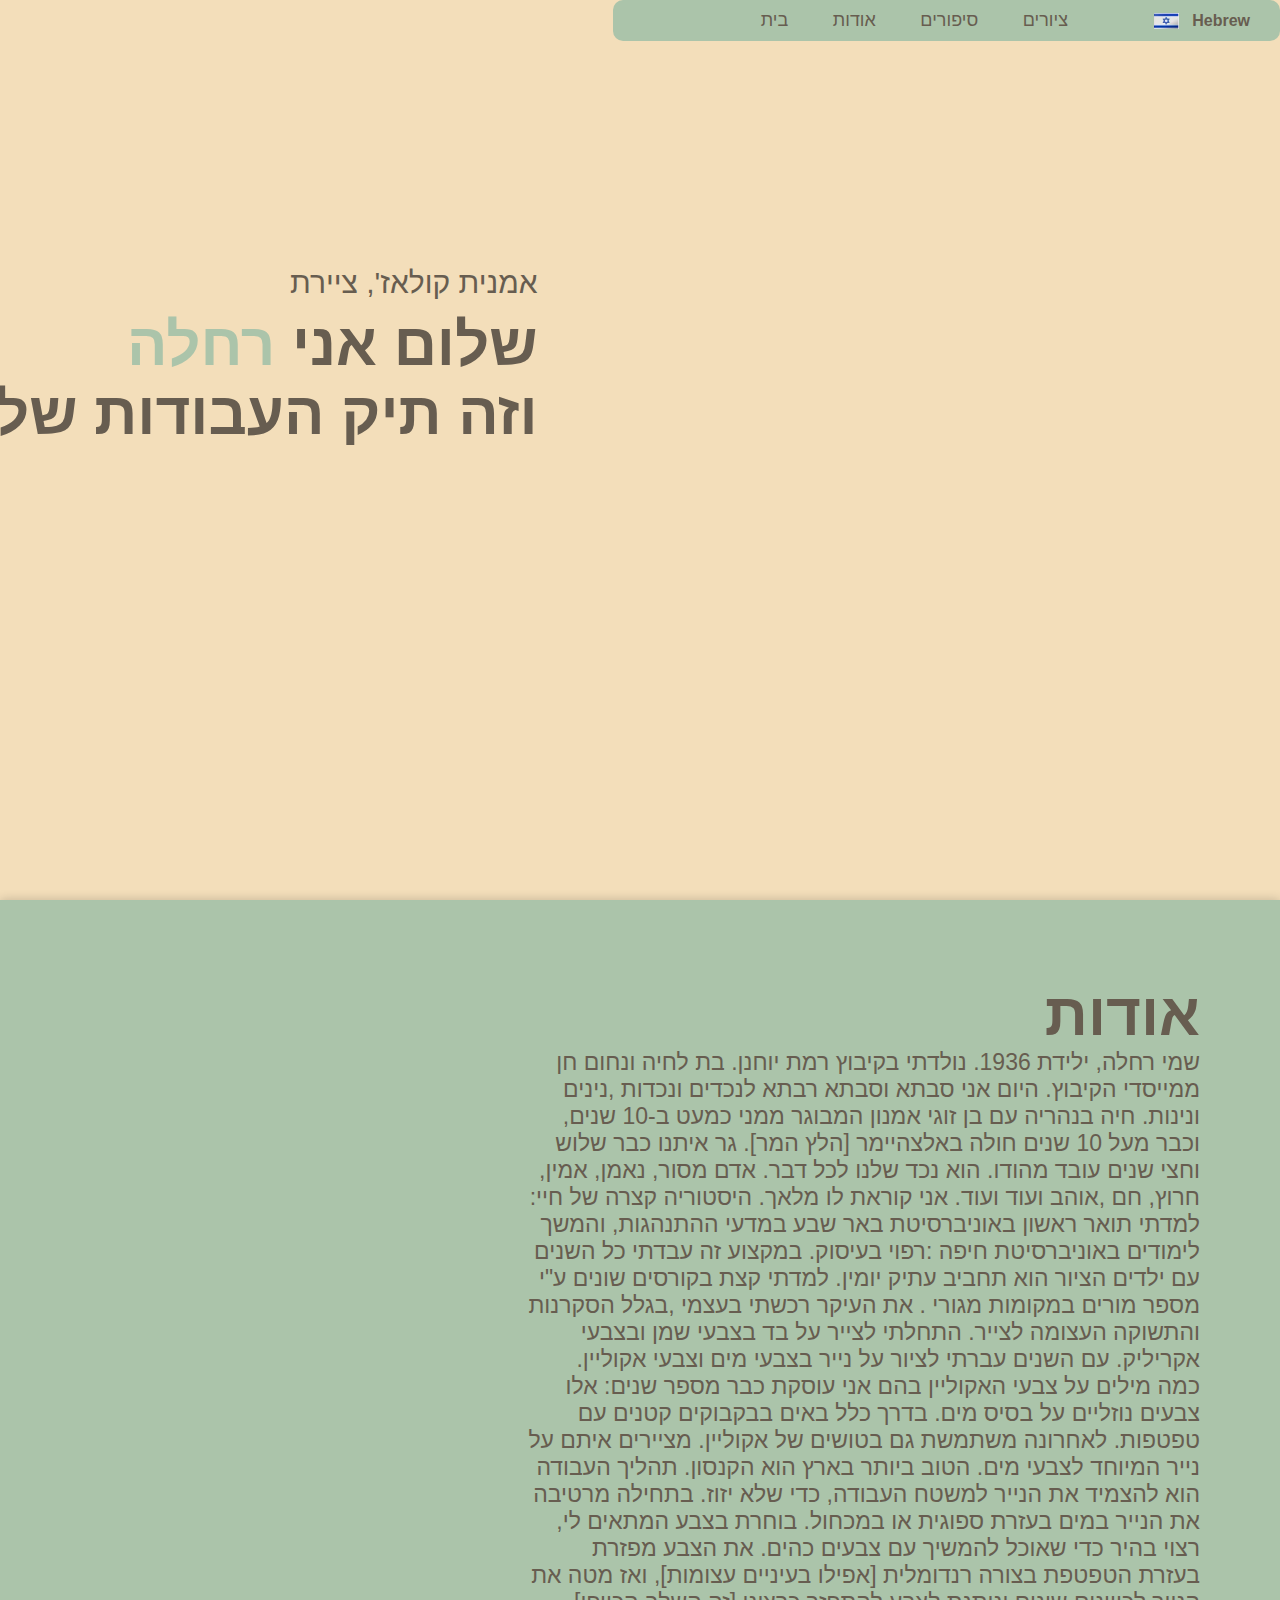
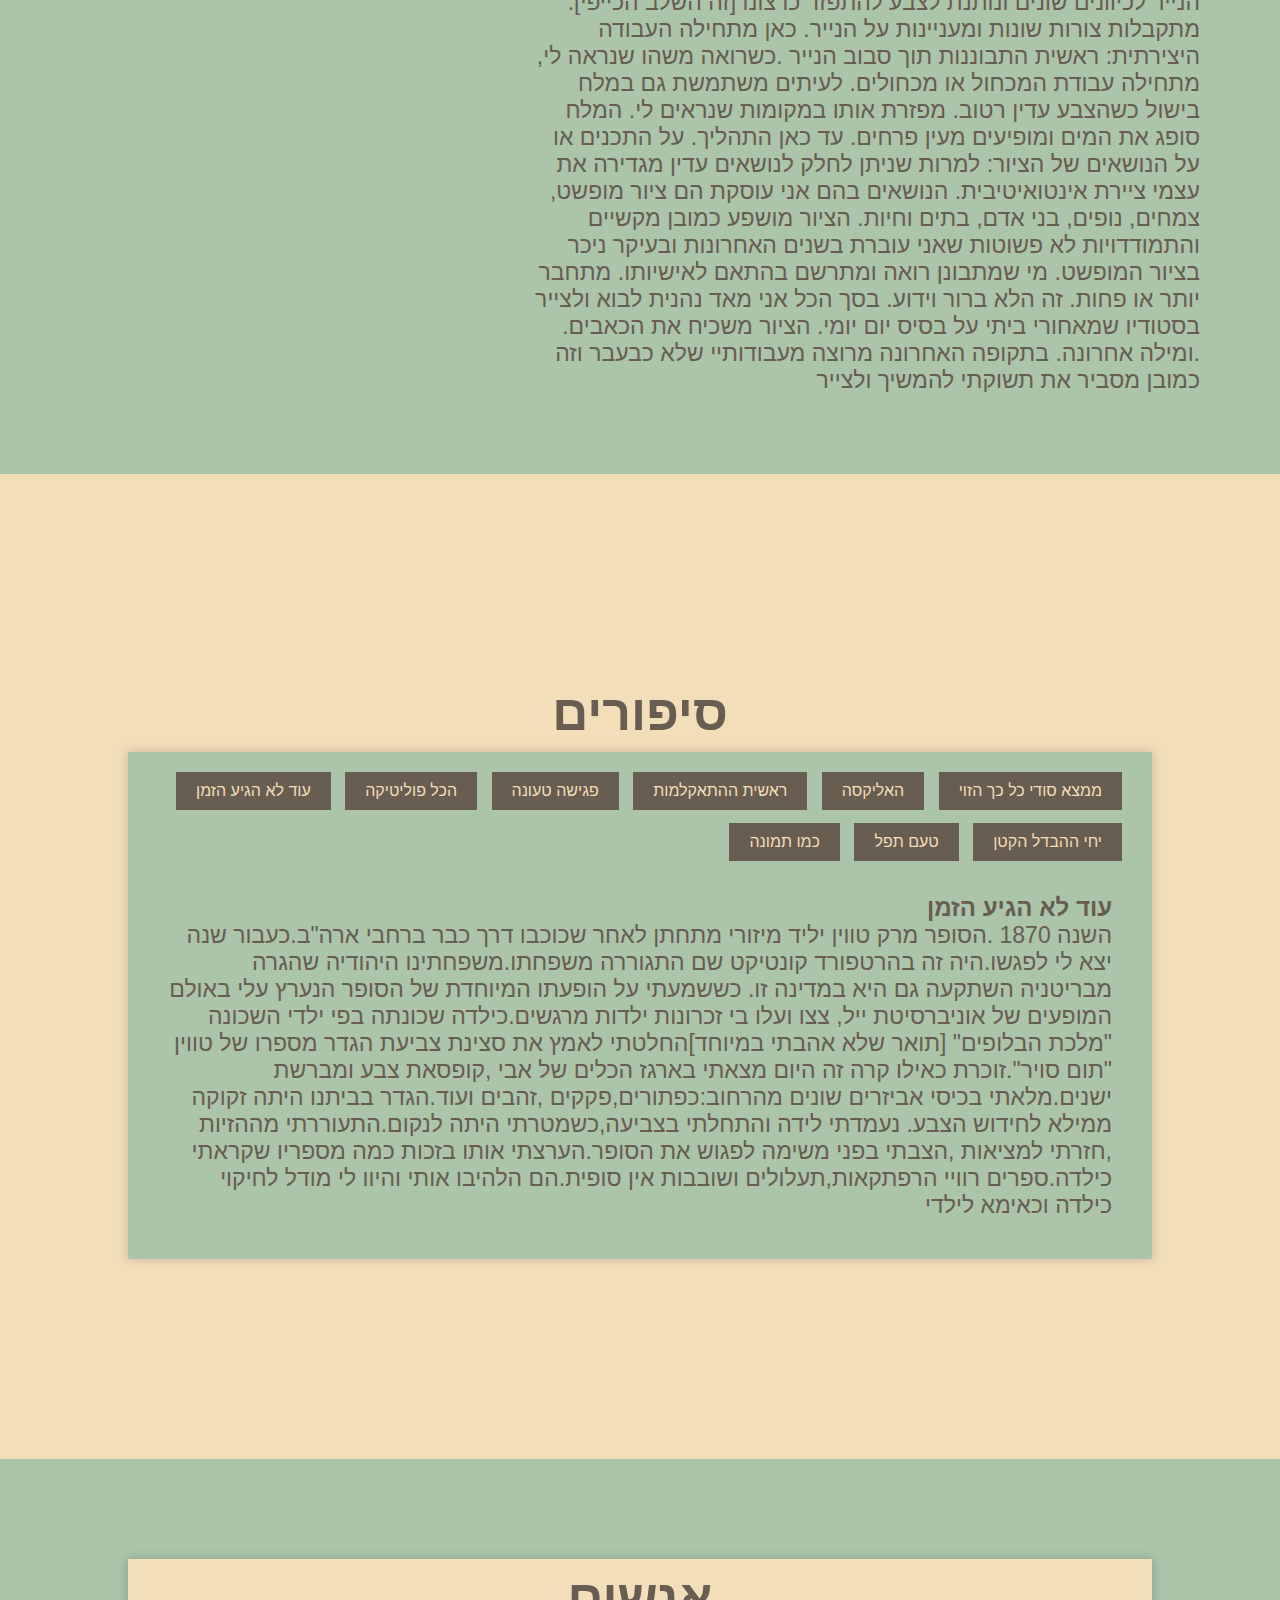
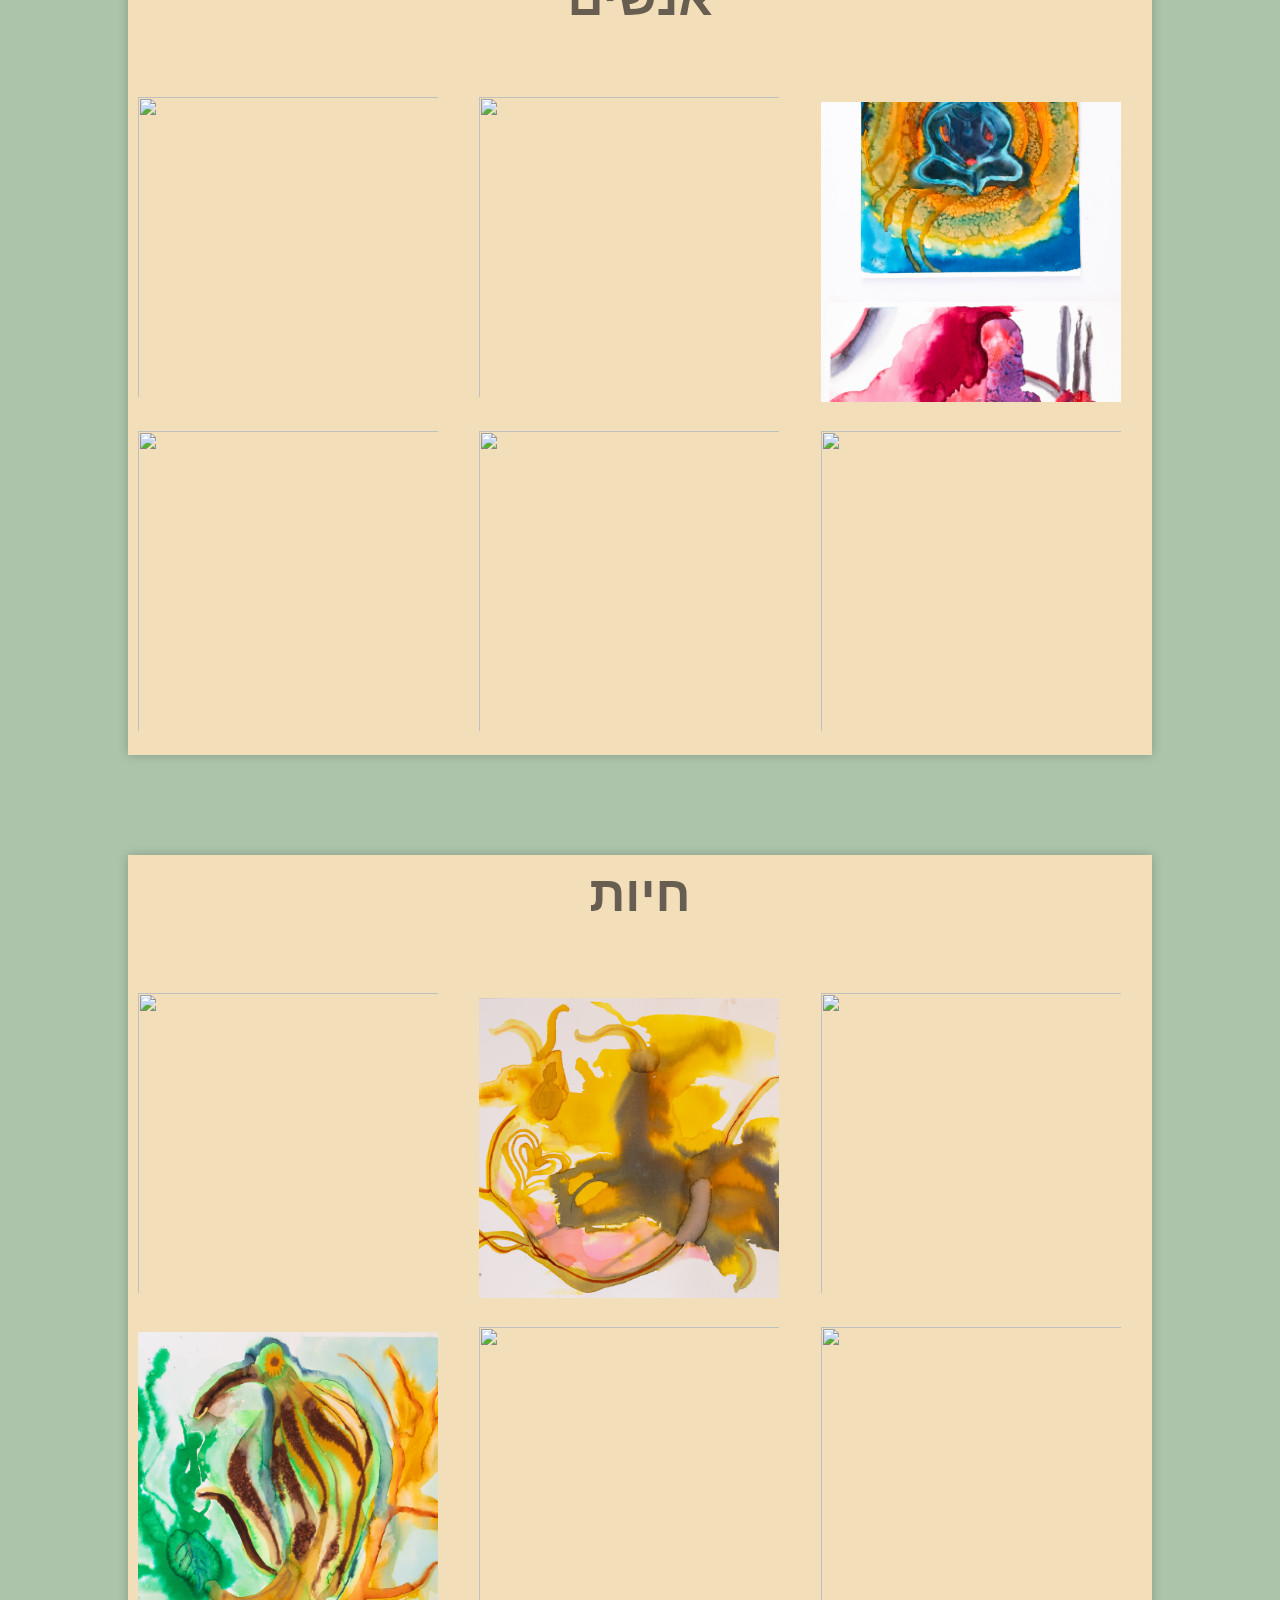
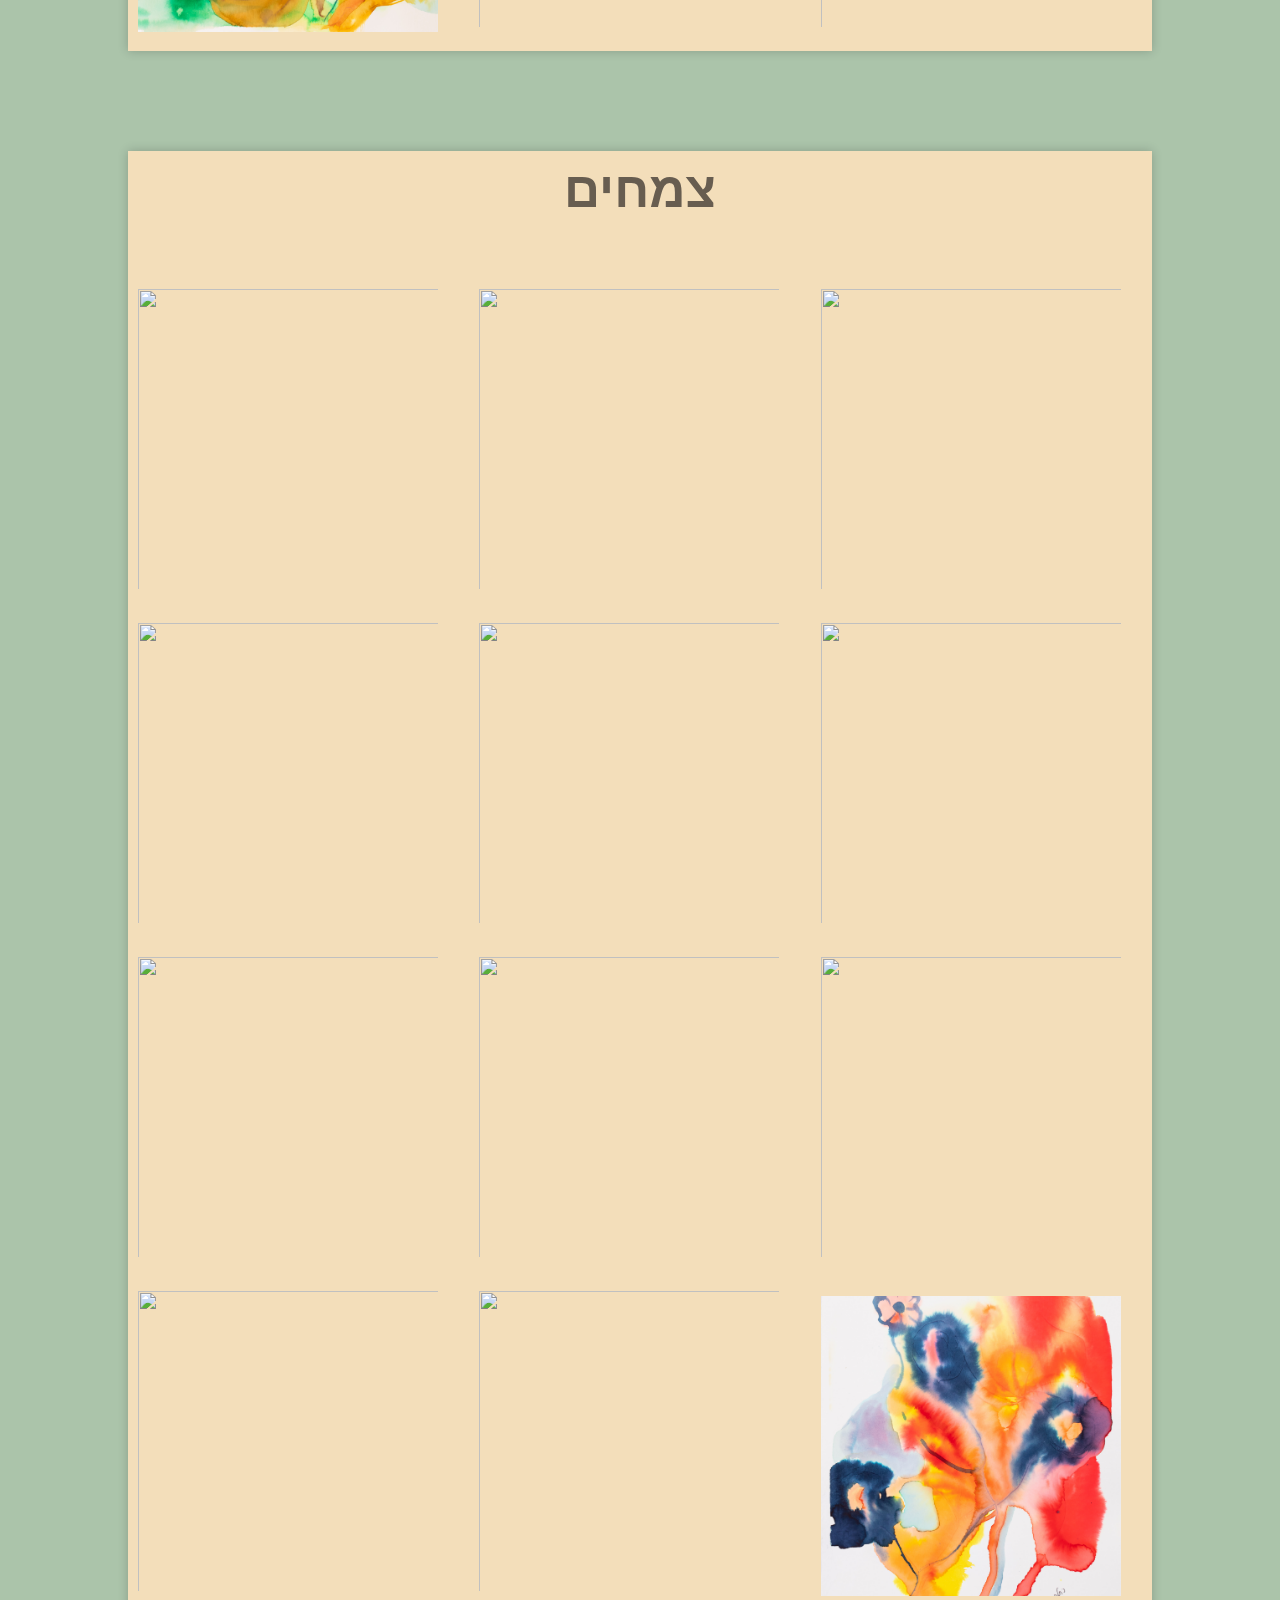
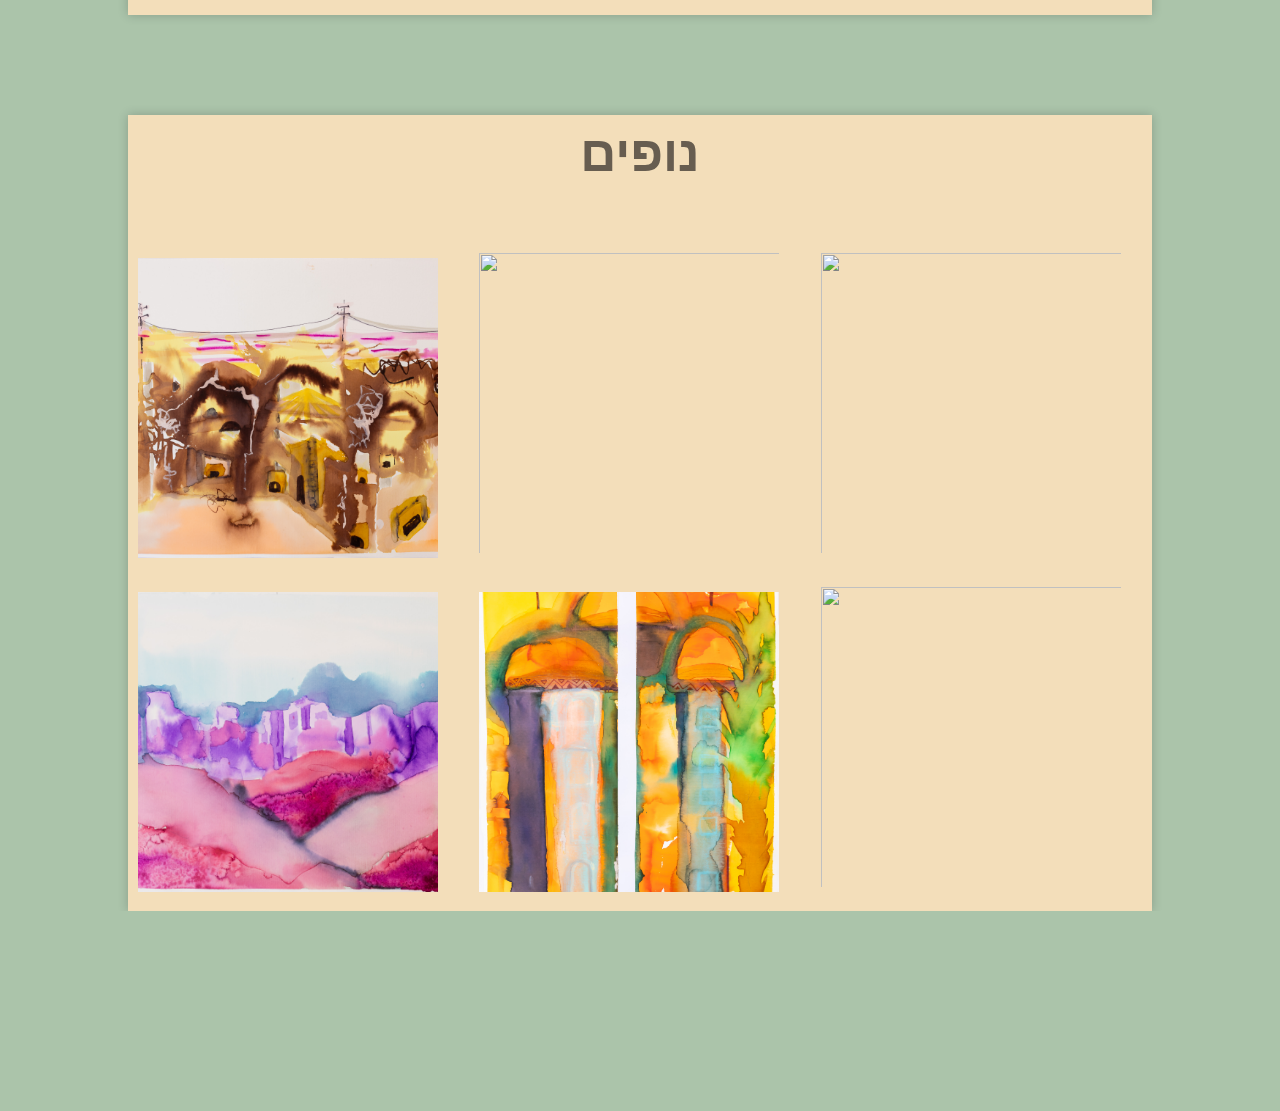
==== commit 822769ba: "Add files via upload" ====
--- a/index.html
+++ b/index.html
@@ -22,7 +22,6 @@
         <img class="background" src="Other_Pictures\Background.png">
         <div class="container">
             <nav>
-                <img src="" class="logo">
                 <ul id="sidemenu">
                     <li> <a href="#header">בית</a></li>
                     <li> <a href="#about">אודות</a></li>
@@ -51,21 +50,17 @@
                     
                 </ul>  
             </div>
-        
-
-            
-
-
+    
         </div>
             <div class="header-text">
-                <p style="text-align: right; left:0; transform: translateX(-60%)">אמנית קולאז', ציירת</p>
-                <h1 style="text-align: right; transform: translateX(-60%)">שלום אני <span style="text-align: right; transform: translateX(-60%); ">רחלה</span><br> וזה תיק העבודות שלי</h1>
+                <p class = "hebrew-header">אמנית קולאז', ציירת</p>
+                <h1 class="hebrew-header">שלום אני <span class="hebrew-header">רחלה</span><br> וזה תיק העבודות שלי</h1>
             </div>
         
     </div>
     <!-------------------about------------------->
     <div id="about">
-        <div class="container">
+        <div class="container-about">
             <div class="row">
                 <div class="about-col-1">
                     <img src="Art_Pictures/People 5.jpg">
--- a/style.css
+++ b/style.css
@@ -1,10 +1,11 @@
 @import url('https://fonts.googleapis.com/css2?family=Didact+Gothic&display=swap');
 @import url('https://cdnjs.cloudflare.com/ajax/libs/normalize/8.0.1/normalize.css');
 *{
-    margin: 0;
+    margin:0 ;
     padding: 0;
     font-family: 'Poppins', sans-serif;
     box-sizing: border-box;
+    
 }
 
 body{
@@ -14,16 +15,18 @@
     height: 100vh;
     width: 100vw;
     overflow-x: hidden;
+
+    
 }
 html{
+    
     scroll-behavior: smooth;
 }
 #header{
+    overflow: hidden;
     width: 100%;
     height: 100vh;
 
-    
-    
 }
 img.background{
     background: url(Other_Pictures\Background.png); 
@@ -36,22 +39,27 @@
 .container{
     padding: 10px 10%;
     background: #ABC4AA;
+    position: fixed;
+    z-index: 2;
+    right: 0;
+    border-radius: 10px;
 }
 
 nav{
+    overflow-y: show;
     display: flex;
     align-items: center;
     justify-content: space-between;
     flex-wrap: wrap;
-}
-.logo{
-    width: 300px;
-}
+    padding-right: 5vw;
+    margin: 0;
+}
+
 
 nav ul li{
     display: inline-block;
     list-style: none;
-    margin: 10px 20px;
+    margin: 0px 20px;
 }
 
 nav ul li a{
@@ -84,6 +92,23 @@
 }
 .header-text h1 span{
     color: #ABC4AA;
+}
+.hebrew-header{
+    text-align: right;
+     left:0; 
+     transform:
+     translateX(-60%);
+}
+@media only screen and (max-width: 1200px) {
+    .hebrew-header{
+        text-align: right;
+        left:0; 
+        transform: translateX(10%);
+    }
+    p {
+        align-content: justify;
+    }
+
 }
 nav ul li a{
     color: #675D50; 
@@ -124,10 +149,12 @@
 /* -------------------about------------------- */
 
 #about{
-    padding: 80px 0;
+    padding: 80px 80px;
     color: #675D50;
     background-color: #ABC4AA;
     box-shadow: 0 0 10px rgba(0, 0, 0, 0.2);
+
+
 
 }
 .row{
@@ -231,7 +258,7 @@
     font-weight: bold;
     position: absolute;
     color: #675D50;
-    top: 1.75vh;
+    top: 0.6vh;
     right: 3vw;
 }
 .lang-menu .selected-lang {
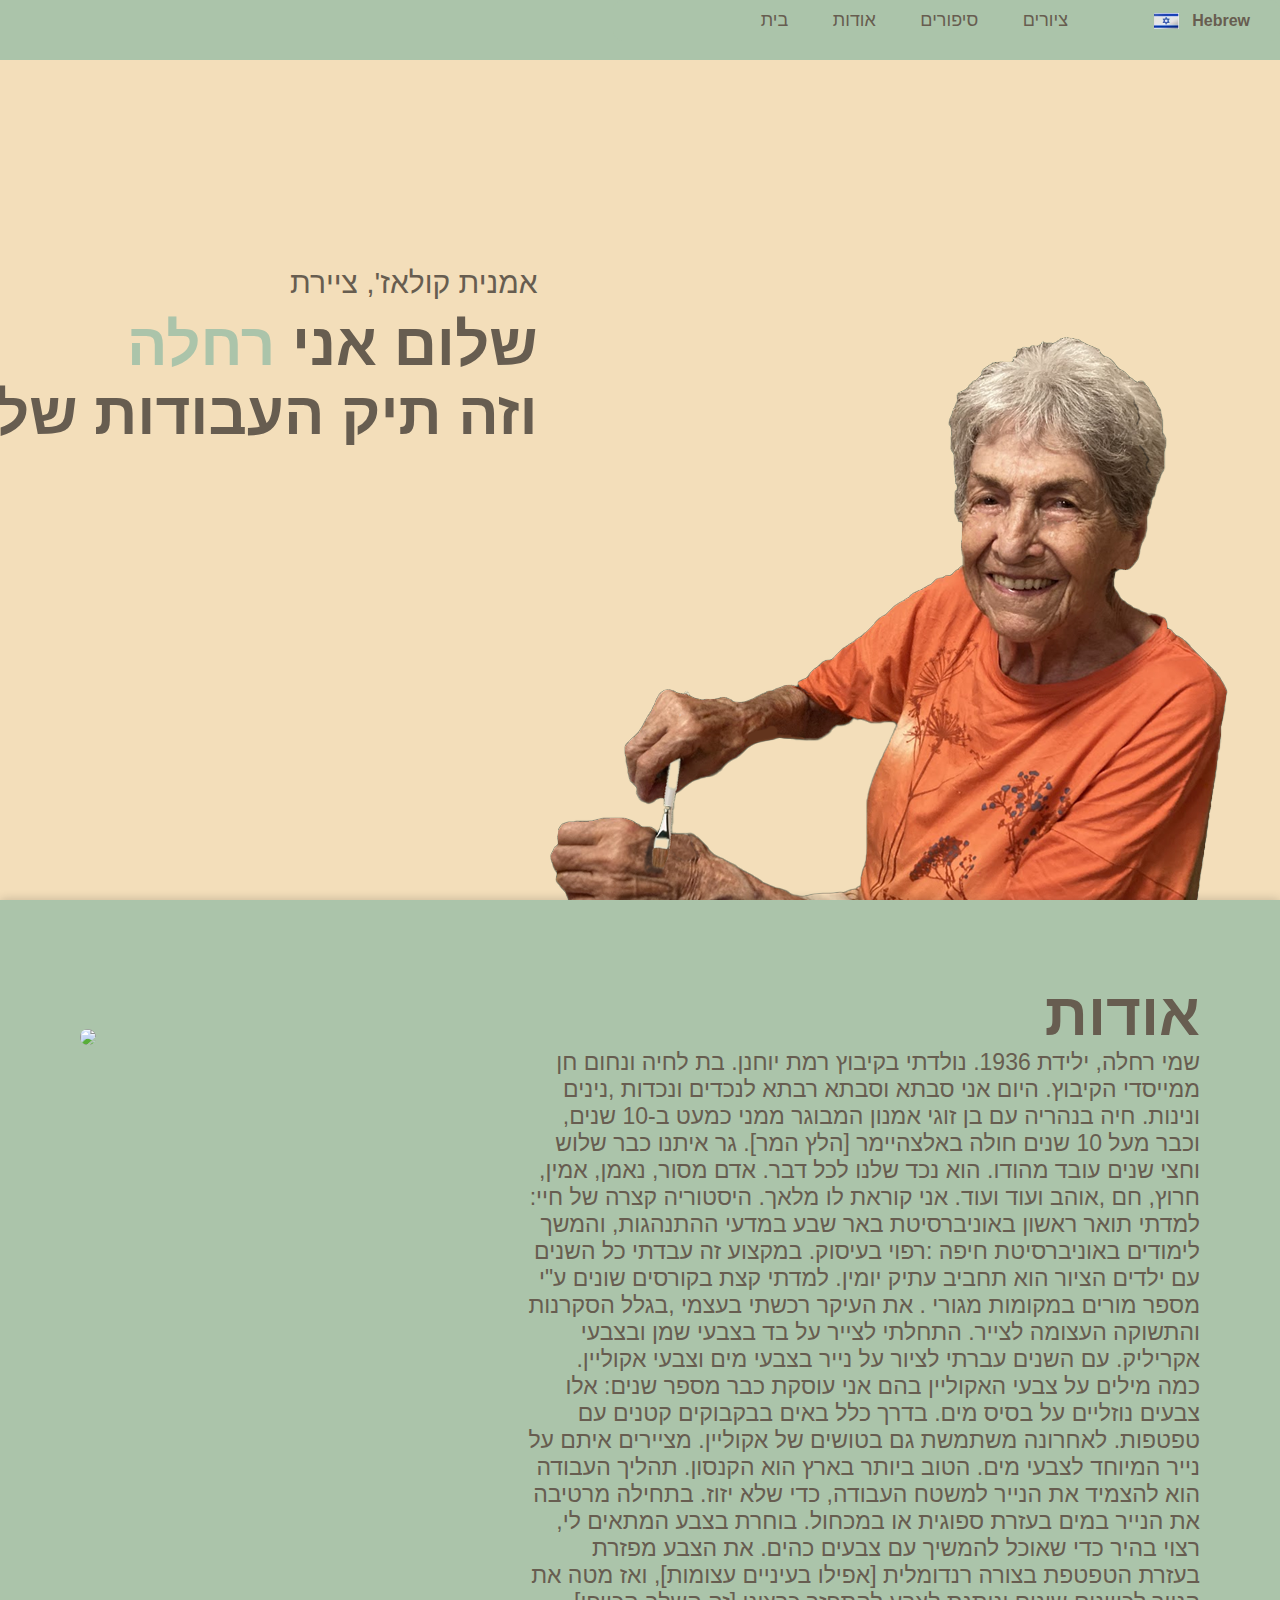
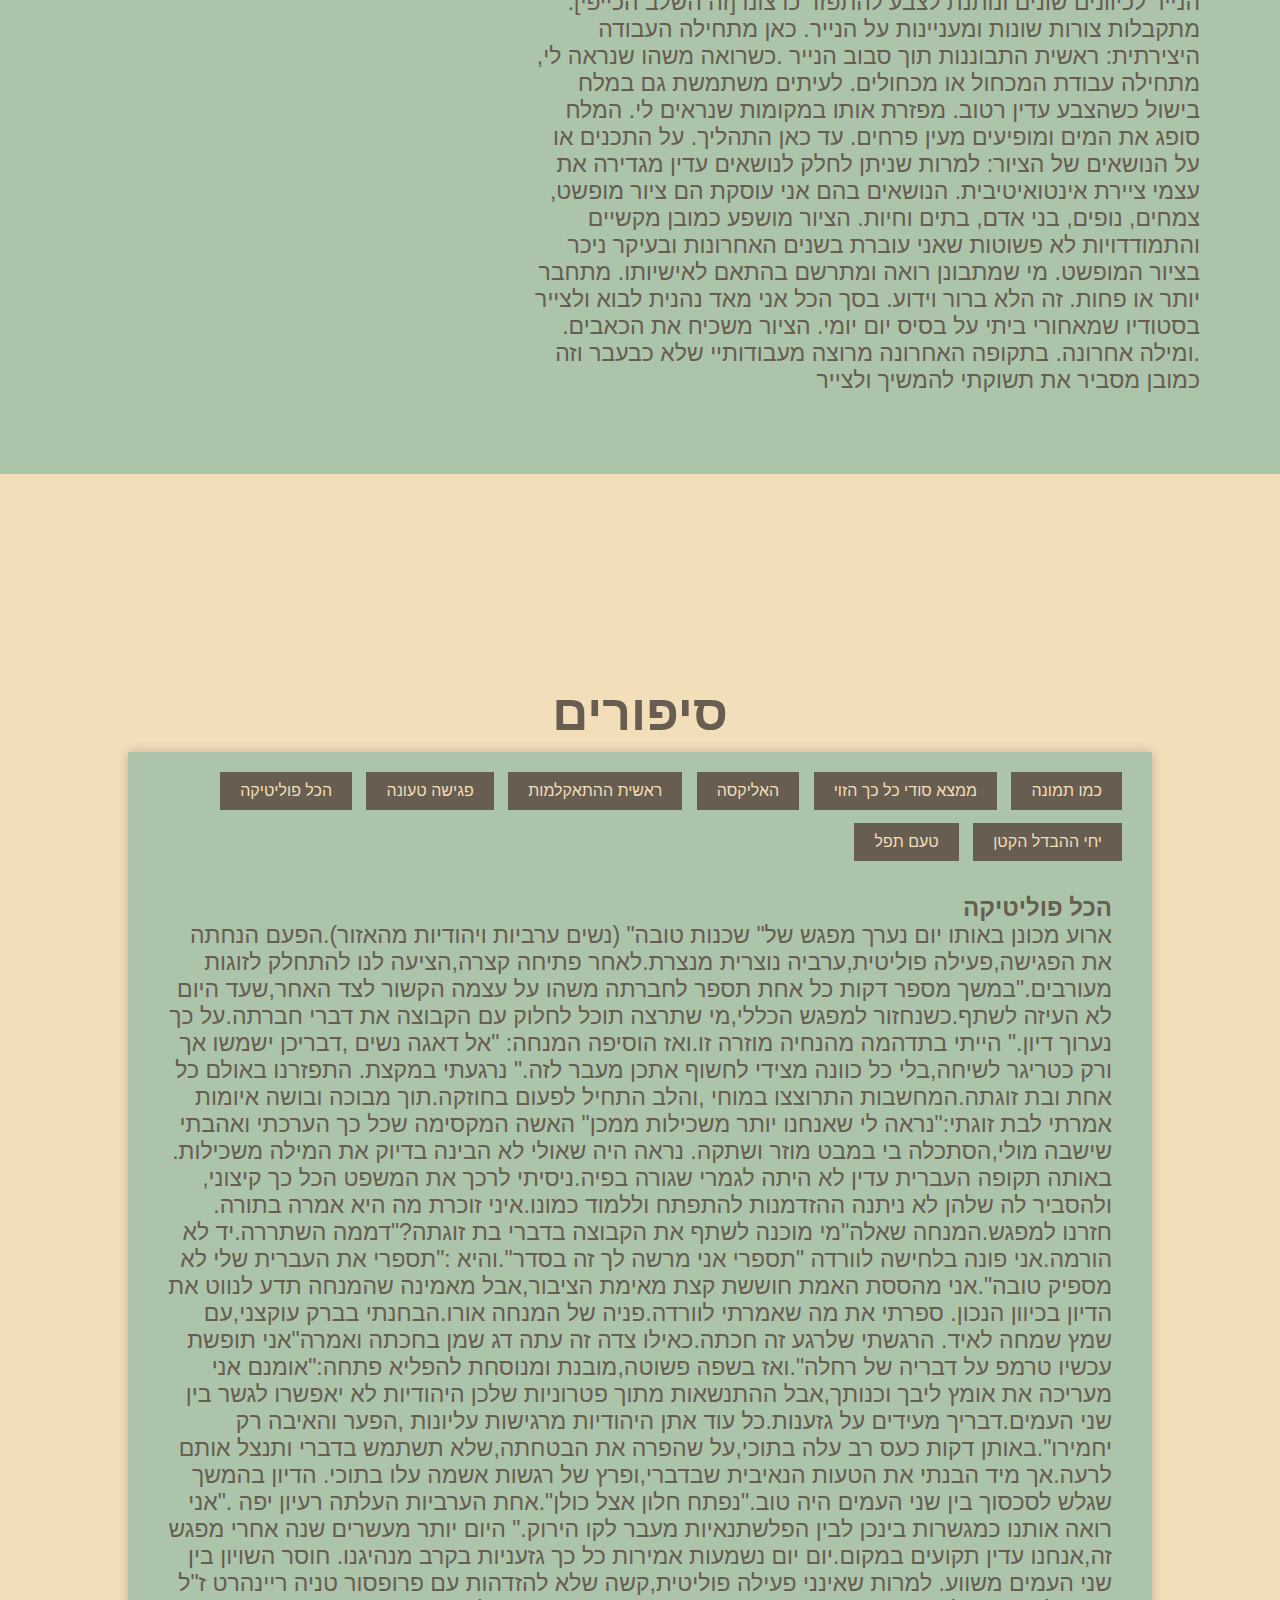
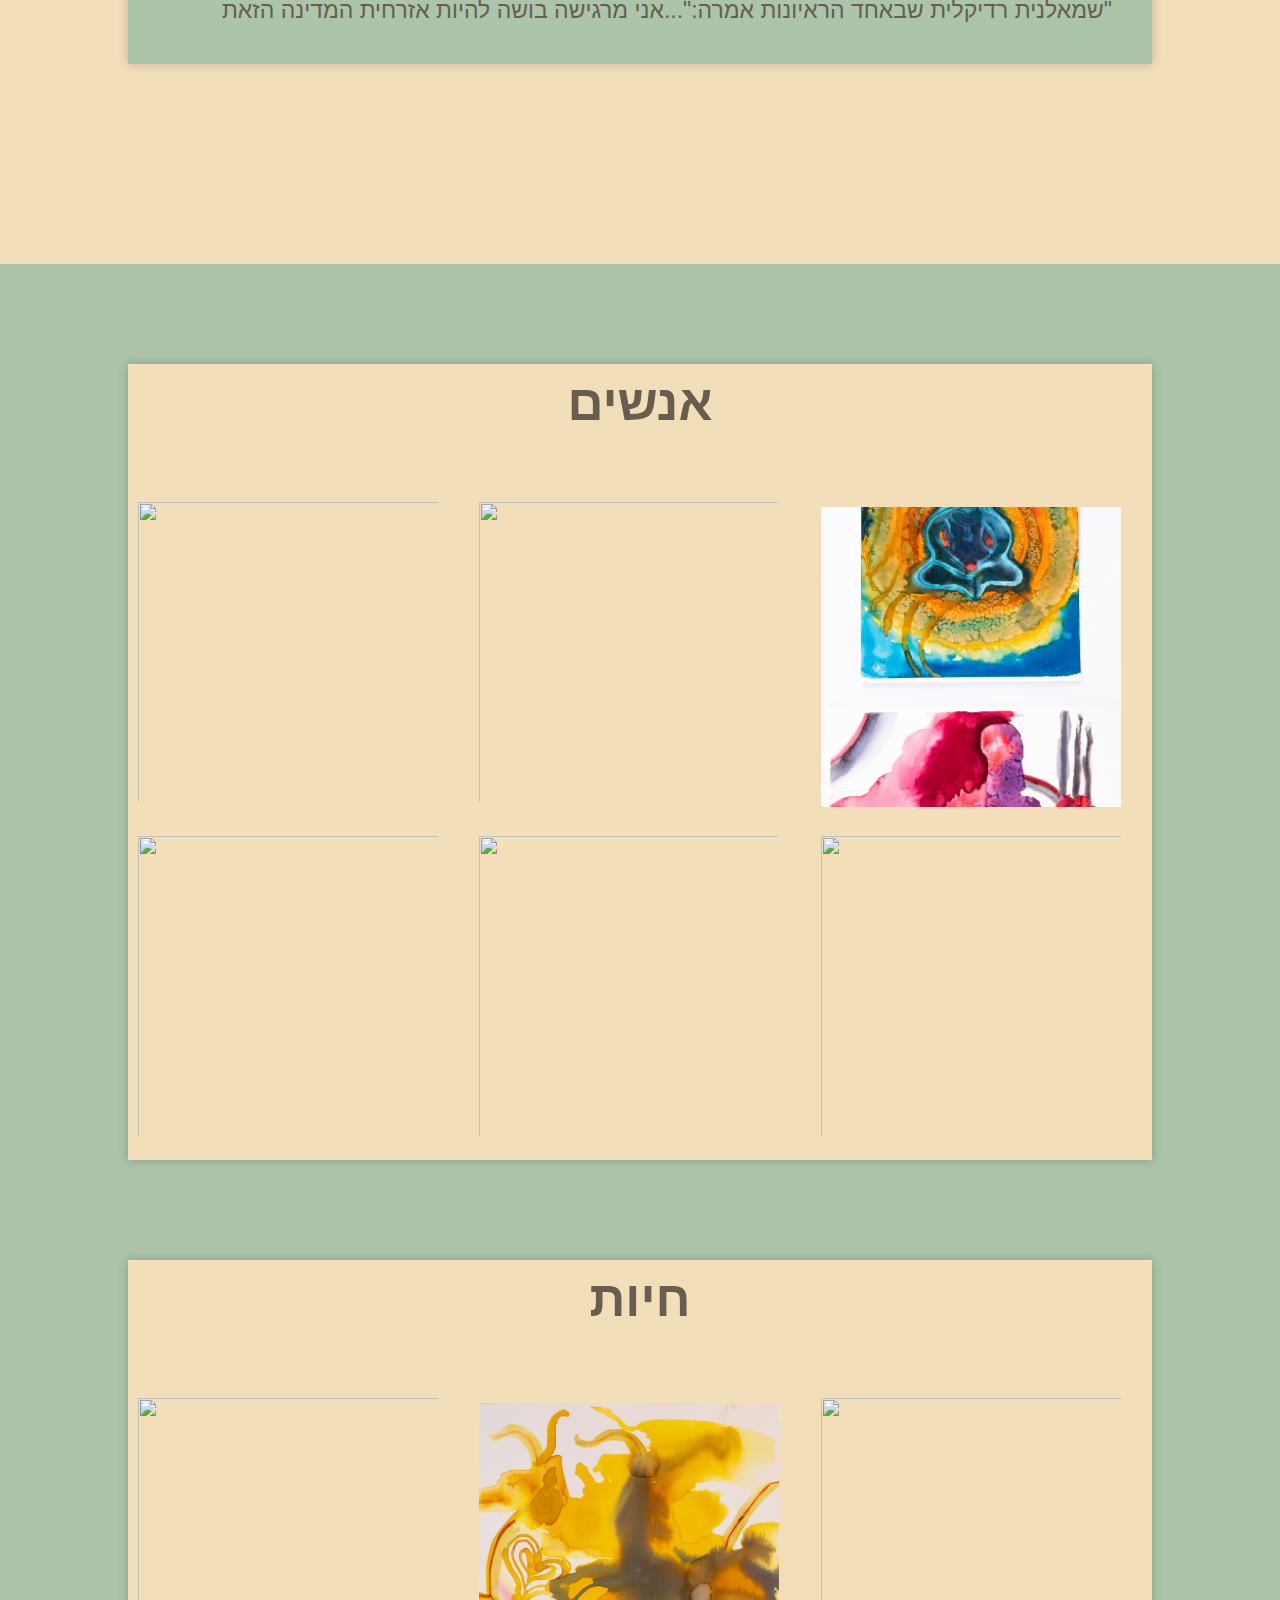
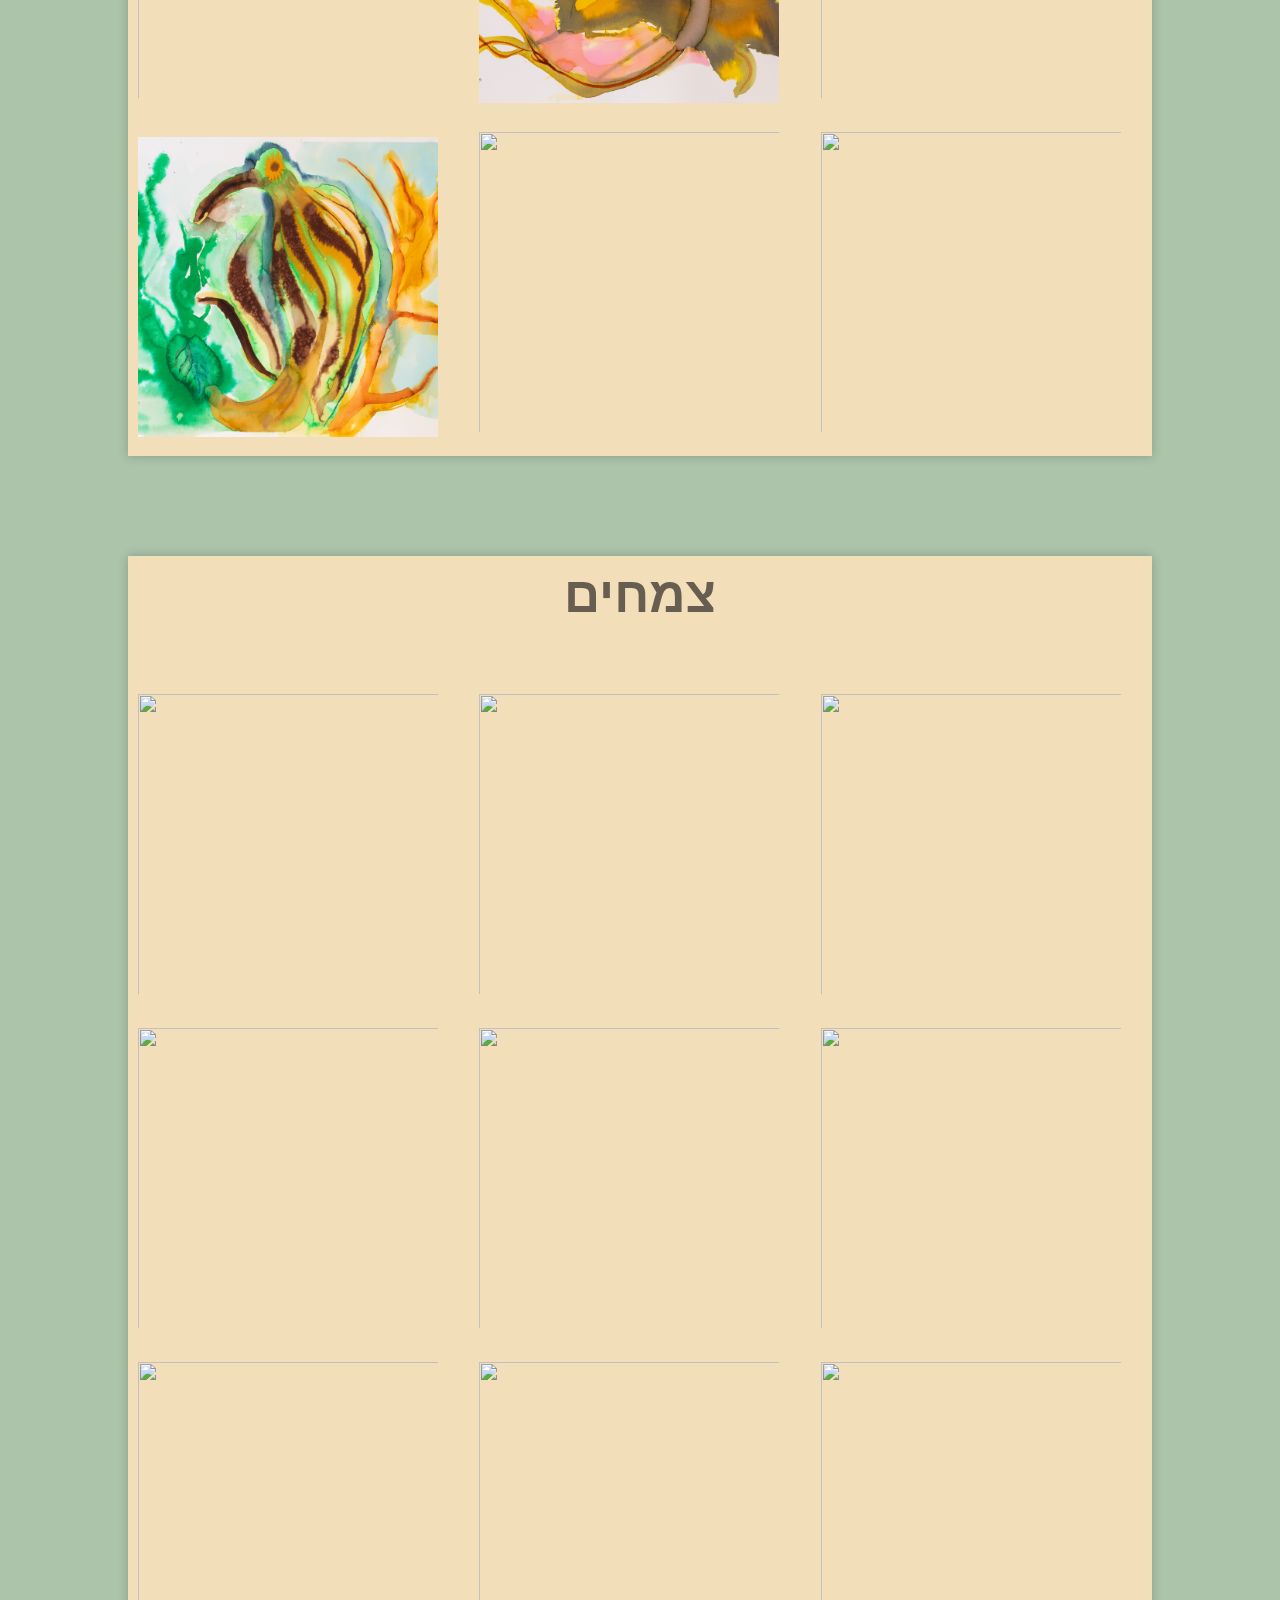
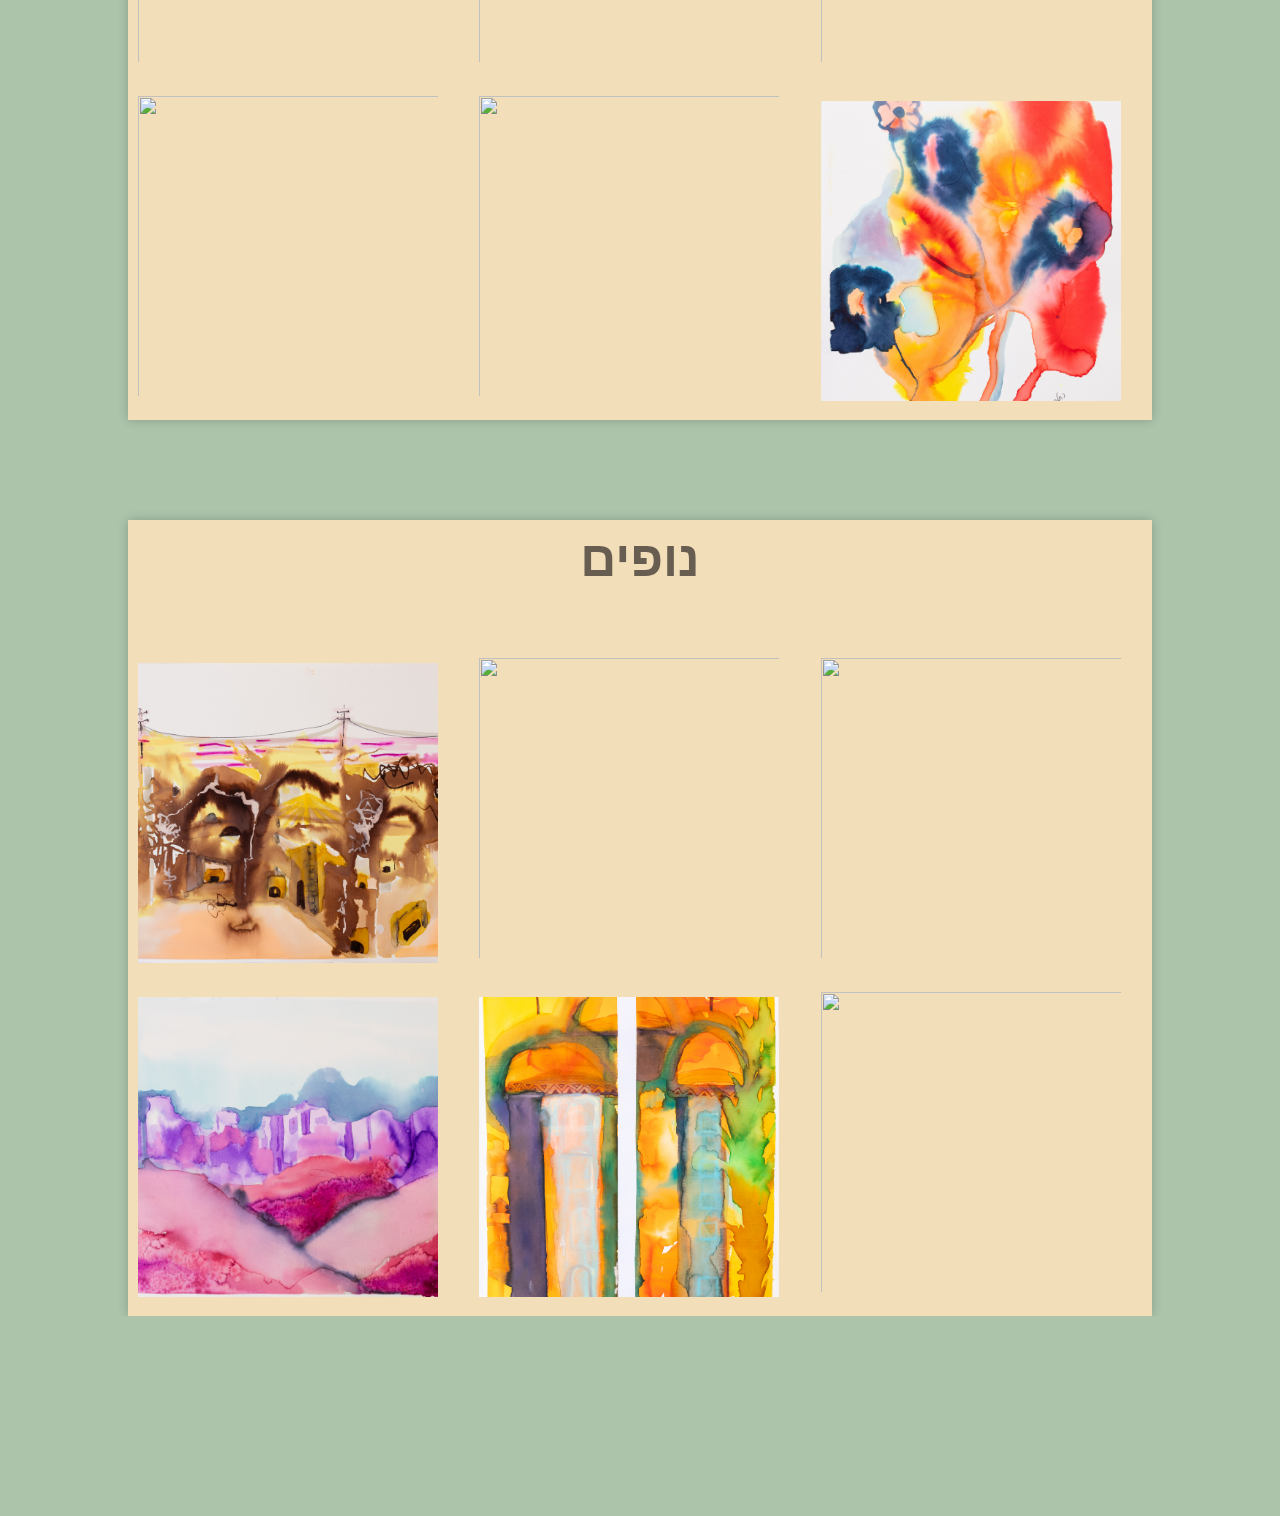
==== commit dd49a0f9: "Add files via upload" ====
--- a/index.html
+++ b/index.html
@@ -67,7 +67,7 @@
                 </div>
                 <div class="about-col-2">
                     <h1 class="sub-title" style = "text-align: right;"> אודות  </h1>
-                    <p style = "text-align: right; font-size: 23px">
+                    <p style = "text-align: right;" >
                         שמי רחלה, ילידת 1936. נולדתי בקיבוץ רמת יוחנן. בת לחיה ונחום חן ממייסדי הקיבוץ. היום אני סבתא וסבתא רבתא לנכדים ונכדות ,נינים ונינות. חיה בנהריה עם בן זוגי אמנון המבוגר ממני כמעט ב-10 שנים, וכבר מעל 10 שנים חולה באלצהיימר [הלץ המר]. גר איתנו כבר שלוש וחצי שנים עובד מהודו. הוא נכד שלנו לכל דבר. אדם מסור, נאמן, אמין, חרוץ, חם ,אוהב ועוד ועוד. אני קוראת לו מלאך.         
 היסטוריה קצרה של חיי: למדתי תואר ראשון באוניברסיטת באר שבע במדעי ההתנהגות, והמשך לימודים באוניברסיטת חיפה :רפוי בעיסוק. במקצוע זה עבדתי כל השנים עם ילדים
 הציור הוא תחביב עתיק יומין. למדתי קצת בקורסים שונים ע"י מספר מורים במקומות מגורי . את העיקר רכשתי בעצמי ,בגלל הסקרנות והתשוקה העצומה לצייר. התחלתי לצייר על בד בצבעי שמן ובצבעי אקריליק. עם השנים עברתי לציור על נייר בצבעי מים וצבעי אקוליין.                                                          
@@ -87,24 +87,16 @@
         <h1 class="gallery-title">סיפורים</h1>
         <div class="biography-container">
             <div class="biography-tabs">
-                <div class="biography-tab" onclick="showBiography(0)">עוד לא הגיע הזמן </div>
-                <div class="biography-tab" onclick="showBiography(1)"> הכל פוליטיקה</div>
-                <div class="biography-tab" onclick="showBiography(2)"> פגישה טעונה</div>
-                <div class="biography-tab" onclick="showBiography(3)">ראשית ההתאקלמות</div>
-                <div class="biography-tab" onclick="showBiography(4)">האליקסה</div>
-                <div class="biography-tab" onclick="showBiography(5)">ממצא סודי כל כך הזוי</div>
-                <div class="biography-tab" onclick="showBiography(6)">כמו תמונה</div>
-                <div class="biography-tab" onclick="showBiography(7)">טעם תפל</div>
-                <div class="biography-tab" onclick="showBiography(8)">יחי ההבדל הקטן</div>
-            </div>
-            <div class="biography-content" id="biography1">
-                <h2>עוד לא הגיע הזמן</h2>
-                
-                <p style = "text-align: right; font-size: 23px">
-                    השנה 1870 .הסופר מרק טווין יליד מיזורי מתחתן לאחר שכוכבו דרך כבר ברחבי ארה"ב.כעבור שנה יצא לי לפגשו.היה זה בהרטפורד קונטיקט שם התגוררה משפחתו.משפחתינו היהודיה   שהגרה מבריטניה השתקעה גם היא במדינה זו.
-                    כששמעתי על הופעתו המיוחדת של הסופר הנערץ עלי באולם המופעים של אוניברסיטת ייל, צצו ועלו בי זכרונות ילדות מרגשים.כילדה שכונתה בפי ילדי השכונה "מלכת הבלופים" [תואר שלא אהבתי במיוחד]החלטתי לאמץ את סצינת צביעת הגדר מספרו של טווין "תום סויר".זוכרת כאילו קרה זה היום מצאתי בארגז הכלים של אבי ,קופסאת צבע ומברשת ישנים.מלאתי בכיסי אביזרים שונים מהרחוב:כפתורים,פקקים ,זהבים ועוד.הגדר בביתנו היתה זקוקה ממילא לחידוש הצבע. נעמדתי לידה והתחלתי בצביעה,כשמטרתי היתה לנקום.התעוררתי מההזיות ,חזרתי למציאות ,הצבתי בפני משימה לפגוש את הסופר.הערצתי אותו בזכות כמה מספריו שקראתי כילדה.ספרים רוויי הרפתקאות,תעלולים ושובבות אין סופית.הם הלהיבו אותי והיוו לי מודל לחיקוי כילדה וכאימא לילדי
-                </p>
-            </div>
+                <div class="biography-tab" onclick="showBiography(0)"> הכל פוליטיקה</div>
+                <div class="biography-tab" onclick="showBiography(1)"> פגישה טעונה</div>
+                <div class="biography-tab" onclick="showBiography(2)">ראשית ההתאקלמות</div>
+                <div class="biography-tab" onclick="showBiography(3)">האליקסה</div>
+                <div class="biography-tab" onclick="showBiography(4)">ממצא סודי כל כך הזוי</div>
+                <div class="biography-tab" onclick="showBiography(5)">כמו תמונה</div>
+                <div class="biography-tab" onclick="showBiography(6)">טעם תפל</div>
+                <div class="biography-tab" onclick="showBiography(7)">יחי ההבדל הקטן</div>
+            </div>
+ 
             <div class="biography-content" id="biography2">
                 <h2> הכל פוליטיקה</h2>
                 
@@ -127,18 +119,19 @@
                 
                 <p style = "text-align: right; font-size: 23px">
                     דרום אפריקה,ספארי ענק בגודלו ויופיו.טיול בר מצווה לנכדינו. נפלה בחלקינו הזדמנות פז,בחורה צעירה קניתית ששהתה בקיבוץ הזמינה אותנו אליה.אנחנו נשלם והיא תדאג לכל השאר.נחתנו בשדה התעופה ושם חכתה לנו ווין מרווחת.ההתרגשות שלפני הנסיעה היתה רבה.פעם ראשונה עם הנכדים שכל כך אוהבים חיות לעולם של חיות פרא ,שעד כה חוו רק בסרטים.חלום שמתגשם.כעבור יום של טעימה באי אלו מקומות בדרך,הגענו לעירתה של המארחת.השתכנו באכסניה קטנה מעץ,שהכנסיה המקומית ,אליה השתיכה מארחתינו,קרובה מרחק הליכה ממנה.באותו ערב הוזמנו לבוא לפגוש את אנשי הקהילה . הגענו לבושים חגיגית.לא ידענו למה לצפות.חברתינו המקומית הציגה אותנו בפני האנשים,שמאד התרגשו לשמוע שאנו מישראל וקבלונו בשמחה.
-                    והנה הופיעה אשה לבושה בצניעות.חצאית שחורה ארוכה,חולצה לבנה ווסט שחור מעליה.נראתה מעט שונה מהאחרים.נאמר לנו שהיא אורחת של הכנסיה הלותרנית .שהגיעה מאוסטרליה והיא תישא את הדרשה. איני זוכרת את פרטי דבריה .זכור לי קטע שעשה עלי רושם חזק.קבוצת אנשים על אניה שנקלעים לסערה עזה בלב ים.הספינה מטלטלת בחוזקה מצד לצד,ומצבם של הנוסעים חמור.הרוח גוברת הגלים גועשים .אין הרבה סכוי להשאר בחיים ואז בזכות תושיה של כמה מהם ותפילה של השאר הצליחו להנצל.משהו בדבריה ובדרך בה נאמרו דבר אלי.מאוחר יותר חזרנו לאכסניה. למחרת בעודינו יושבים לארוחת בוקר,ניגשת לשולחנינו אשה בלבוש סולידי ,אני מפנה את מבטי אליה ומיד מזהה את הכמרה מאמש.זו שנשאה את הדרשה..חיוך מבויש היה נסוך על פניה וברכה אותנו בגוד מורנינג.עניתי בנימוס ,והצעתי לה.היא נענתה ,התישבה לידי ומיד פתחה את סגור ליבה."אתמול ספרו לי שאתם אורחים מישראל שהגעתם לזמן קצר לטיול בספארי עם הנכדים.כבר זמן רב שאני מצפה למפגש עם יהודים שחיים בישראל,ועד כה לא הזדמן לי." בהמשך גוללה בפני פרק עצוב וטראומטי מחייה שמטריד את מנוחתה שנים רבות."נולדתי בברלין ,שם גדלתי עם אחי והורי.חיינו היו חיים רגילים,למרות האווירה הקשה מסביב.לפני סיום לימודי התיכון ,נודע לי מחבר שאבי היה חייל בצבא הגרמני אחרי עליתו של היטלר.הידיעה טלטלה אותי קשה.כעבור מספר ימים עזבתי את הבית והתחלתי בנדודי" היא לא פרטה את עברה מעבר לכך.דברה בהתרגשות.הרגשתי ברעד בגופה ובהבעות פניה כמה קשה עליה החוויה.בהמשך רק הוסיפה איך הגיעה לאוסטרליה והפכה לכמרה.הסיבה שהחליטה לשתף אותנו בספורה האישי:"יש לי בקשה אחת מכם הישראלים שהוריכם ודאי עלו מאירופה.האם תסכימו לסלוח לי על העוול הנורא ,הקשה מכל שאבי ורבים כמוהו גרמו לכם?"היא סימה .קשה היה שלא להבחין לאיזה כוחות נפש ואומץ לב נזקקה כדי לומר את הדברים.הייתי נסערת.הסתכלתי על בן זוגי ,ובאותן שניות נזכרתי בסערה שפקדה את חבורת האנשים באניה מהדרשה של אתמול.הדברים התקשרו במוחי. הססתי עוד שניות ספורות התבוננתי בה והשבתי:"אני סולחת לך את ודאי לא אשמה. על כך שבחרת להיות שליחת ציבור תבורכי.הייתי קרובה לבכי.מעיניה זלגו דמעות .התחבקנו והיא הלכה לדרכה.
+                    והנה הופיעה אשה לבושה בצניעות.חצאית שחורה ארוכה,חולצה לבנה ווסט שחור מעליה.נראתה מעט שונה מהאחרים.נאמר לנו שהיא אורחת של הכנסיה הלותרנית .שהגיעה מאוסטרליה והיא תישא את הדרשה. איני זוכרת את פרטי דבריה .זכור לי קטע שעשה עלי רושם חזק.קבוצת אנשים על אניה שנקלעים לסערה עזה בלב ים.הספינה מטלטלת בחוזקה מצד לצד,ומצבם של הנוסעים חמור.הרוח גוברת הגלים גועשים .אין הרבה סכוי להשאר בחיים ואז בזכות תושיה של כמה מהם ותפילה של השאר הצליחו להנצל.משהו בדבריה ובדרך בה נאמרו דבר אלי.מאוחר יותר חזרנו לאכסניה. למחרת בעודינו יושבים לארוחת בוקר,ניגשת לשולחנינו אשה בלבוש סולידי ,אני מפנה את מבטי אליה ומיד מזהה את הכמרה מאמש.זו שנשאה את הדרשה..חיוך מבויש היה נסוך על פניה וברכה אותנו בגוד מורנינג.עניתי בנימוס,והצעתי לה להצטרף אלינו. היא נענתה ,התישבה לידי ומיד פתחה את סגור ליבה."אתמול ספרו לי שאתם אורחים מישראל שהגעתם לזמן קצר לטיול בספארי עם הנכדים.כבר זמן רב שאני מצפה למפגש עם יהודים שחיים בישראל,ועד כה לא הזדמן לי." בהמשך גוללה בפני פרק עצוב וטראומטי מחייה שמטריד את מנוחתה שנים רבות."נולדתי בברלין ,שם גדלתי עם אחי והורי.חיינו היו חיים רגילים,למרות האווירה הקשה מסביב.לפני סיום לימודי התיכון ,נודע לי מחבר שאבי היה חייל בצבא הגרמני אחרי עליתו של היטלר.הידיעה טלטלה אותי קשה.כעבור מספר ימים עזבתי את הבית והתחלתי בנדודי" היא לא פרטה את עברה מעבר לכך.דברה בהתרגשות.הרגשתי ברעד בגופה ובהבעות פניה כמה קשה עליה החוויה.בהמשך רק הוסיפה איך הגיעה לאוסטרליה והפכה לכמרה.הסיבה שהחליטה לשתף אותנו בספורה האישי:"יש לי בקשה אחת מכם הישראלים שהוריכם ודאי עלו מאירופה.האם תסכימו לסלוח לי על העוול הנורא ,הקשה מכל שאבי ורבים כמוהו גרמו לכם?"היא סימה .קשה היה שלא להבחין לאיזה כוחות נפש ואומץ לב נזקקה כדי לומר את הדברים.הייתי נסערת.הסתכלתי על בן זוגי ,ובאותן שניות נזכרתי בסערה שפקדה את חבורת האנשים באניה מהדרשה של אתמול.הדברים התקשרו במוחי. הססתי עוד שניות ספורות התבוננתי בה והשבתי:"אני סולחת לך את ודאי לא אשמה. על כך שבחרת להיות שליחת ציבור תבורכי.הייתי קרובה לבכי.מעיניה זלגו דמעות .התחבקנו והיא הלכה לדרכה.
                          
                 </p>
             </div>
             <div class="biography-content" id="biography4">
                 <h2>ראשית ההתאקלמות</h2>
                 
-                <p style = "text-align: right; font-size: 23px">אחרי התלבטויות ממושכות יצאנו מהקיבוץ היישר לארה"ב.זוג צעיר עם שלושה ילדים.המטרה לימודי דוקטורט של בעלי.
+                <p style = "text-align: right; font-size: 23px">
+                    אחרי התלבטויות ממושכות יצאנו מהקיבוץ היישר לארה"ב.זוג צעיר עם שלושה ילדים.המטרה לימודי דוקטורט של בעלי.
                     כבוגרת יב בבית ספר קיבוצי,וחסרת חוש לשפות רמת האנגלית שלי היתה קרובה לאפס.גם הילדים לא ידעו מילה.נאמר לנו בארץ מכמה אנשים,ששהו עם ילדיהם בארה"ב לתקופות חיים שונות. שכשנוסעים בחופש הגדול
                     עם תחילת שנת הלימודים,הילדים שולטים באנגלית ולכך קיווינו.
-                    עברנו מסע חיפושים לא קל כשלבסוף הגענו למדינת טנסי והתמקמנו בפרבר העיר צטנוגה.על הר הנקרא סיגנל מאונטן. הגיע סוף הקיץ ,וילדינו לא מוציאים מילה באנגלית מהפה.אני כבר קצת חוששת.היתכן שילדי ירשו ממני את הלקות השפתית? יום ראשון ללימודים .אנו מגיעים עם בתינו הבכורה בת העשר לבית הספר.המנהל פוגש  אותה ואוטמטית קובע נחרצות שהיא תתחיל ללמוד בכיתה ב ,וכאשר תשיג את הרמה הנדרשת תועבר לכתה ה.אנחנו המומים,וחסרי אונים אך מבינים שזה סופי ואין מקום לערעור.באותו יום ביתינו מגיעה הביתה ומספרת שנכנסה לכתה ומיד בלטה  בקומתה משאר הילדים.עוד היא תוהה סביבה ,נפתחת הדלת ולכתה נכנסת גמדה.הילדים נגשו בזה אחר זה לברך את ביתינו על פי הנוהג לקבל פני מורה .אל המורה האמיתית התיחסו כאחת התלמידות בשל קומתה.זכור לי הרגע בו סימה הבת את הסיפור ושלושתינו פרצנו בצחוק אדיר.לא עברו מספר ימים והיא נקראה למנהל. הפעם לבחינת פתע.הוא הושיט לה ספר וביקש אותה בזו הלשון:Please open the book on page 127 ביתי עשתה זאת בשניה.למחרת הועברה לכיתה ה.גם סיפור זה גרם לנו להתגלגל מצחוק.
-                    </p>
+                    עברנו מסע חיפושים לא קל כשלבסוף הגענו למדינת טנסי והתמקמנו בפרבר העיר צטנוגה.על הר הנקרא סיגנל מאונטן. הגיע סוף הקיץ ,וילדינו לא מוציאים מילה באנגלית מהפה.אני כבר קצת חוששת.היתכן שילדי ירשו ממני את הלקות השפתית? יום ראשון ללימודים .אנו מגיעים עם בתינו הבכורה בת העשר לבית הספר.המנהל פוגש  אותה ואוטמטית קובע נחרצות שהיא תתחיל ללמוד בכיתה ב ,וכאשר תשיג את הרמה הנדרשת תועבר לכתה ה.אנחנו המומים,וחסרי אונים אך מבינים שזה סופי ואין מקום לערעור.באותו יום ביתינו מגיעה הביתה ומספרת שנכנסה לכתה ומיד בלטה  בקומתה משאר הילדים.עוד היא תוהה סביבה ,נפתחת הדלת ולכתה נכנסת גמדה.הילדים נגשו בזה אחר זה לברך את ביתינו על פי הנוהג לקבל פני מורה .אל המורה האמיתית התיחסו כאחת התלמידות בשל קומתה.זכור לי הרגע בו סימה הבת את הסיפור ושלושתינו פרצנו בצחוק אדיר.  לא עברו מספר ימים והיא נקראה למנהל. הפעם לבחינת פתע. הוא הושיט לה ספר וביקש אותה בזו הלשון, please open the book on page 127 בתי עשתה זאת בשנייה, ולמחרת הועברה לכיתה ה. גם סיפור זה גרם לנו להתגלגל מצחוק.                                       
+                </p>
             </div>
             <div class="biography-content" id="biography5">
                 <h2>האליקסה</h2>
@@ -148,21 +141,21 @@
                     מה ששובב את ליבי במיוחד היה המפגש עם ילדים והוריהם.הנה אב ובנו מתקרבים במעלה המדרכה.ממרחק הילד צועק לעברינו:"נחומי מה ראית היום?" והוא בפשטות וטבעיות עונה:"בדיוק עכשיו ראיתי אליקסה.תסתכל טוב,אולי עוד תצליח לראות אותה" מצביע למרומים"הנה שם,בפיסת השמים שזה עתה התחילו להאדים לקראת השקיעה.ראיתי אותה מבעד לעננים.אפשר היה להבחין בראש המחודד,בקרנים המסתלסלות ,כשהכל זוהר סביבה.היא ענקית.אתה רואה משהו ממנה?אם תקשיב היטב אולי תוכל לשמוע את הקול העמוק המיוחד שלה."
                     הילד מתבונן לעבר פיסת השמים,וגם אם לא ראה דבר העמיד פנים שאכן ראה אותה ואף שמע את קולה.
                     אני מתמוגגת מהנאה. למרות שמכירה את הסיפור מאין ספור הפעמים ששמעתי אותו.למראה הילד הקורן מאושר ונחומי המתלהב כל פעם מחדש,ליבי מתמלא גאווה.תחושה שקורה כאן משהו סודי ומסתורי.
-                    אנו ממשיכים בדרכינו, והנה אם ובתה שכבר מרחוק צועקת:"נחומי מה ראית היום?" והוא בסבלנות ואהבה עונה לה בנוסח דומה. כך נמשך טיולנו בשבילי הקיבוץ עד חשיכה.אם האליקסה כבר הייתי מיודדת ,ועדין נשביתי בקסמיו של הסיפור כל פעם מחדש.לאותה דמות אגדית ,שאינה דומה לשום בעל חיים אמיתי,המופיעה מבעד לפיסת השמים,ומגיח מבין העננים .באותם ימים עדין האמנתי לסיפור הדמיוני,למרות שעמוק בפנים כבר ידעתי שאותו יצור לא באמת קיים.
+                    אנו ממשיכים בדרכינו, והנה אם ובתה שכבר מרחוק צועקת:"נחומי מה ראית היום?" והוא בסבלנות ואהבה עונה לה בנוסח דומה. כך נמשך טיולנו בשבילי הקיבוץ עד חשיכה.אם האליקסה כבר הייתי מיודדת ,ועדין נשביתי בקסמיו של הסיפור כל פעם מחדש.לאותה דמות אגדית ,שאינה דומה לשום בעל חיים אמיתי,המופיעה מבעד לפיסת השמים,ומגיחה מבין העננים .באותם ימים עדין האמנתי לסיפור הדמיוני,למרות שעמוק בפנים כבר ידעתי שאותו יצור לא באמת קיים.
                     
                 </p>
             </div>
             <div class="biography-content" id="biography6">
                 <h2>ממצא סודי כל כך הזוי</h2>
                 
-                <p style = "text-align: right; font-size: 23px"> 
+                <p style = "text-align: right; font-size: 23px" > 
                     בימים טרופים אלו,בשעות הרות גורל(כמו שנהגו אבותינו לומר.כנראה שאנחנו לא ממציאי הרעות והחולאים.היו שהקדימונו.)אני הזקנה מהשכונה שכבר די בקושי רואה ,מבחינה בתופעה ההולכת וגוברת ומוציאה אותי מדעתי.מישהו מנסה לנחש? הנה רמז ראשון:"היא נמצאת בכל מקום .מיד כשיוצאים מפתח הבית להליכה נתקלים בה.על המדרכה ,על הכביש, על הדשא תלויה על גדר ועוד...
                     אנחנו זוג קשישים,מה שנשאר לנו בימים אלו מלבד ישיבה בבית זה הסיבוב הרגלי פעם פעמיים ביום.לא שלא טטעו אנחנו לא מתלוננים להפך יש לטיול יתרונות .קודם כל יוצאים מארבעת הקירות ,נושמים אוויר צח,מתחממים וסופגים את קרני השמש הסתווית הנעימה כל כך. לעתים פוגשים מישהו מהנהנים או נותנים מרפק.וכשהמאן דהוא הוא פעוט אז בכלל חגיגה נהנים מחיוכיו ומהמתיקות שלו. העננה היחידה המעיבה על ההליכה היא: התופעה המגעילה,או כפי שאכנה אותה מעתה מ מצא ס ודי כ ל- כך ה זוי.(זה היה הרמז השני).אני מרגישה בושה פגיעה בכבוד האדם זלזול בטבע ועוד נזיקין מרעין בישין.למרות כל זאת אנחנו ממשיכים בסיבוב כשלפנינו מזדקר מתחם הכושר המהולל.כבר בכניסה מתגלה לעינינו הממצא הסודי המרתיע,מגעיל ומכעיס.(מענין מה היו הורינו חושבים עליו? )אבל מתגברים.מה לא עושים למען תרבות הגוף.את בן זוגי לא קל לשכנע שזה חשוב.הוא מתישב על כסא המתקן הראשון ומתחיל "מה אני צריך את זה?  להשוויץ?אני יודע שאני יכול.לא צריך שאחרים ידעו(דרך אגב אין שוויצר ממנו).אני בשיטות הלחץ הידועות "אוי עזוב שטויות הנה תראה עומדת שם מישהי ומסתכלת עליך" כבמטה קסם הוא נקרא למשימה ומבצע אותה בהצלחה,זוכה לתשואות ולמחיאות כפיים.כך עוברים ממתקן למתקן כשסיפור ההתנגדות חוזר על עצמו ולבסוף הוא המנצח.באותן דקותנשכחה מאיתנו התופעה המזויעה.דומני שבשלב זה כבר זיהתם מהי.אז מה יש לכם לומר?     
                 </p>
             </div>
             <div class="biography-content" id="biography7">
                 <h2>כמו תמונה</h2>
-                
+                <img src="Other_Pictures\Stories-picture.jpg" alt="">
                 <p style = "text-align: right; font-size: 23px">
                     באותם ימים מצלמה היתה מצרך נדיר. בכל הקיבוץ היתה אחת השייכת לחבר אחד.אדם שחי את חייו בניגוד לכללים:בנה בית מאבן .אשתו יפת התואר ישבה בביתם .כשנראתה מהלכת בחוץ תמיד היתה מטופחת.היא לא עבדה כמו השאר.גם ילדיו היו מופלים מאתנו.היו להם מבחר צעצועים שאנחנו לא יכולנו אפילו לחלום עליהם.לא זכור לי שקנאנו בהם.אולי בשל נדיבות ליבו של האיש,הענותו להנצחת ארועים ועזרתו לזולת, סלחו לו על היותו חריג.
                     באותה שבת אבי שאל ממנו את המצלמה[צלמניה דה אז],כדי לצלם אותי.להורי היתה מודעות לתעוד יוצאת דופן.אני שנאתי להצטלם וניסיתי להתחמק בכל דרך אפשרית.וכל זאת לאחר שאבי הפציר בי שוב ושוב ,הסכמתי שיצלם אותי על פסגת עץ הפיקוס הענק שעמד ליד בית הילדים.אבי נעמד לרגלי העץ החזיק בחרדת קודש את המכשיר יקר המציאות הזה ,והתחיל להכינו לצילום,כשאני מתחילה לטפס.[הטיפוס על כל דבר היה אחד מתחביבי האהובים ביותר].כך מנתרת מענף לענף.בתחילה הענפים עבים וחזקים,ולאט לאט פוחתים עובים וחוזקם.אבא קורא לי מלמטה:"זהו דוניצקה מספיק,מצאת מקום נפלא,תעצרי ,תסתובבי אלי בזהירות ואצלם אותך".אני כמובן לא מסתפקת בגובה הזה ,ועונה לו בקול "חכה עוד קצת".ממשיכה לטפס בזריזות ומיומנות.ושוב הוא [הפעם בטון פחות סבלני]."זהו ,מקום נהדר לצילום תסתובבי בזהירות ואני מצלם" אני מעיפה בו מבט קונדסי ועונה,הפעם בצעקה:"עוד לא הגעתי לפסגה". בעוד נחומי ממש מתחיל לחשוש ולדאוג,אני עולה על ענף דק שלא "הסכים" לשאת את משקלי .באלפית השניה הענף נשבר.צנחתי עם כח הכובד כלפי מטה.בשלב זה איני זוכרת דבר, כנראה שאבדתי את ההכרה.הסיפור על איך הוא רץ לעברי,עצר את נפילתי כדי שהחבטה תהיה מינימלית.איך סחב אותי בזרועותיו לחדר ההורים,הושיב אותי על כסא הנוח מהעץ ורק אז צילם שמעתי רק אחר כך. בתמונה רואים ילדה חוורת עם פנים נטולי הבעה.
--- a/style.css
+++ b/style.css
@@ -33,7 +33,7 @@
     object-fit: fill;
     z-index: -1;
     position: absolute;
-    transform: translateX(-15%) translateY(6%);
+    transform: translateX(-25%) translateY(6%);
 }
 
 .container{
@@ -85,10 +85,12 @@
     padding: 10px 10%;
     margin-top: 20%;
     font-size: 30px;
+
 }
 .header-text h1{
     font-size: 60px;
     margin-top: 10px;
+    
 }
 .header-text h1 span{
     color: #ABC4AA;
@@ -98,12 +100,14 @@
      left:0; 
      transform:
      translateX(-60%);
+
 }
 @media only screen and (max-width: 1200px) {
     .hebrew-header{
         text-align: right;
         left:0; 
-        transform: translateX(10%);
+        transform: translateX(5%);
+
     }
     p {
         align-content: justify;
@@ -174,7 +178,7 @@
 }
 .about-col-2{
     flex-basis: 60%;
-
+    font-size: 23px;
 
 }
 .sub-title{
@@ -384,6 +388,11 @@
     padding: 20px;
     text-align: right;
 }
+.biography-content img{
+    width: 25vw;
+    height: 25vw;
+    object-fit: cover;
+}
 
 .biography-content.active {
     display: block;
@@ -399,20 +408,41 @@
     display: none;
 }
 
-@media only screen and (max-width: 1700px){
+@media only screen and (max-width: 1200px){
     .about-col-1 img{
         width: 25vw;
         border-radius: 15px;
-        display: none;
+        display: block;
+        padding-top: 30px;
+
     }
     img.background{
-        display: none;
+        display: block;
+        transform: translateX(-45%) translateY(10%);
     }
     #header{
         width: 100%;
-        height: 100vh;
-        background-color: #F3DEBA;
-        
-        
-    }
-}+        height: 100vh;   
+    }
+    .about-col-2{
+        font-size: 14px;   
+    
+    }
+    #about {
+        overflow-y: scroll;
+    }
+    #about{
+        height: 50%;
+        padding-right: 80px ;
+        padding-left: 20px;
+        padding-top: 10px;
+    }
+    .sub-title{
+        font-size: 20px;
+        font-weight: 600;
+        color: #675D50;
+    }
+
+
+}
+
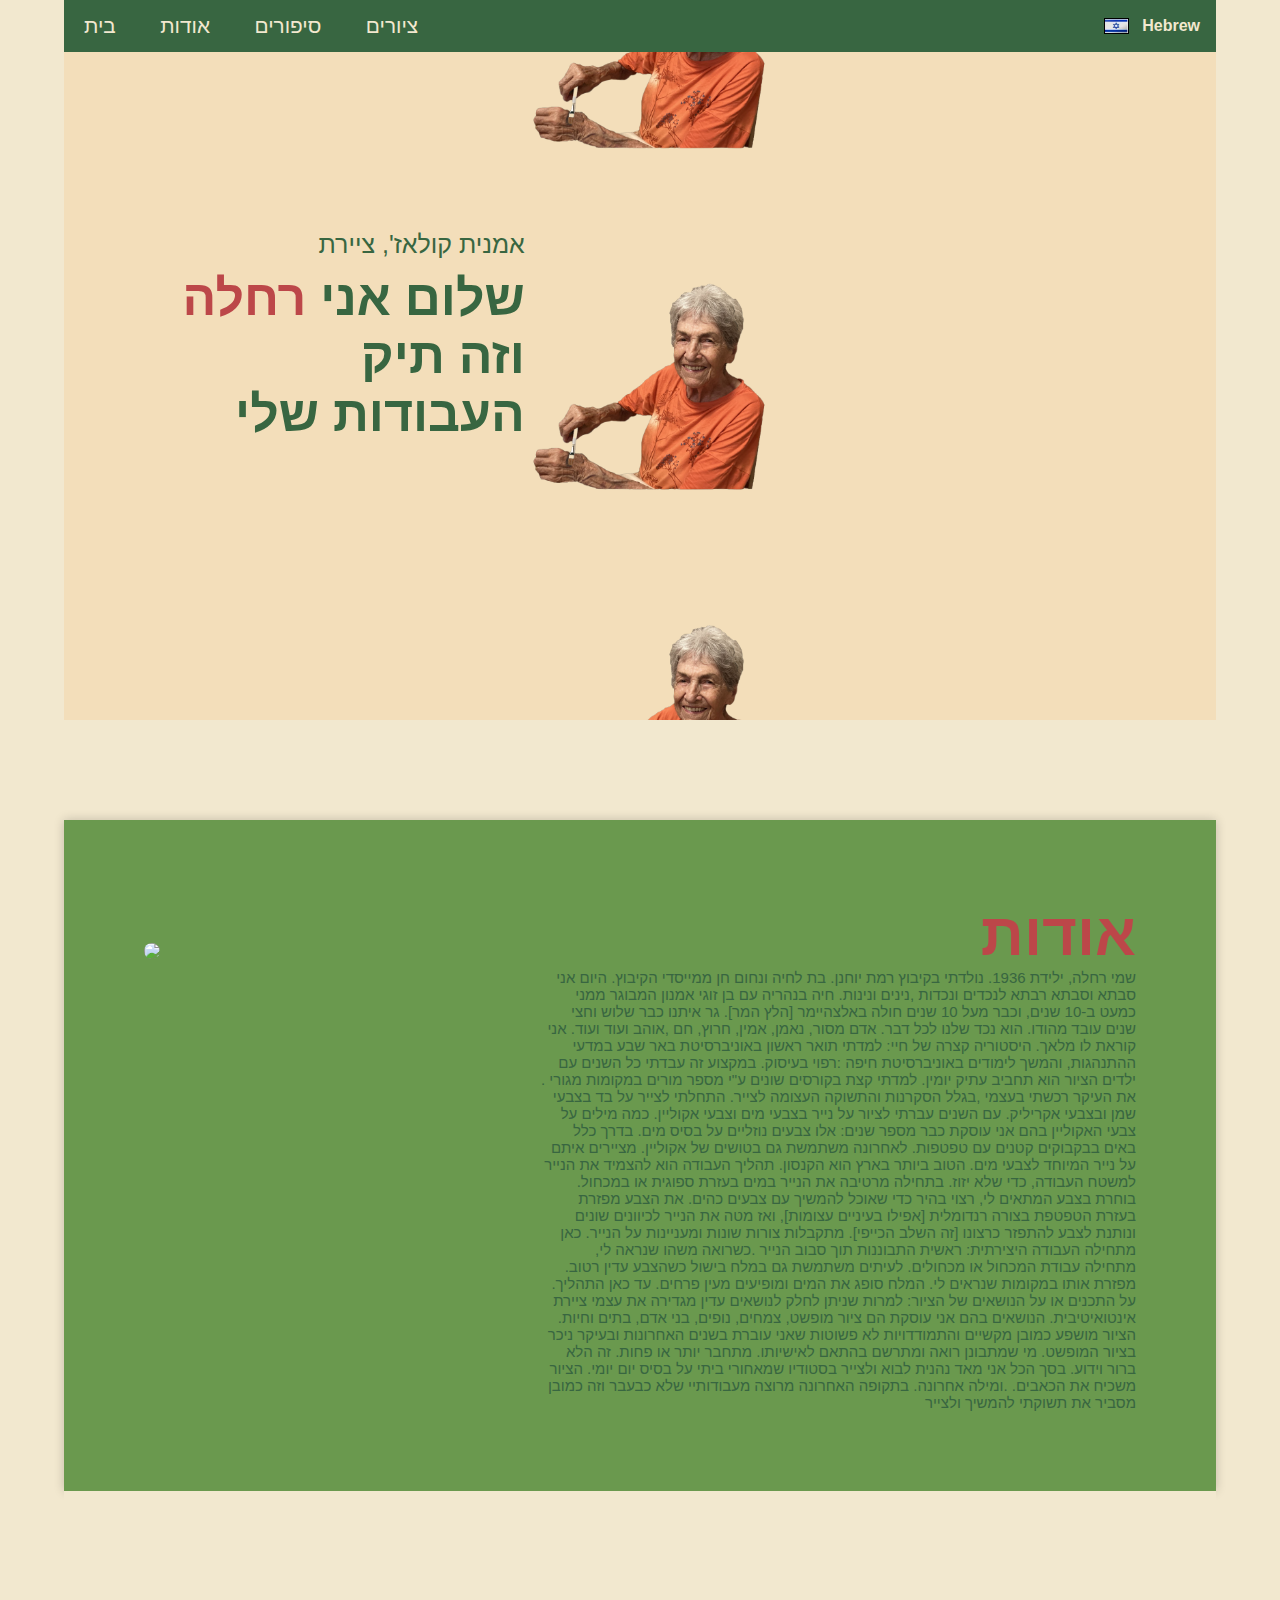
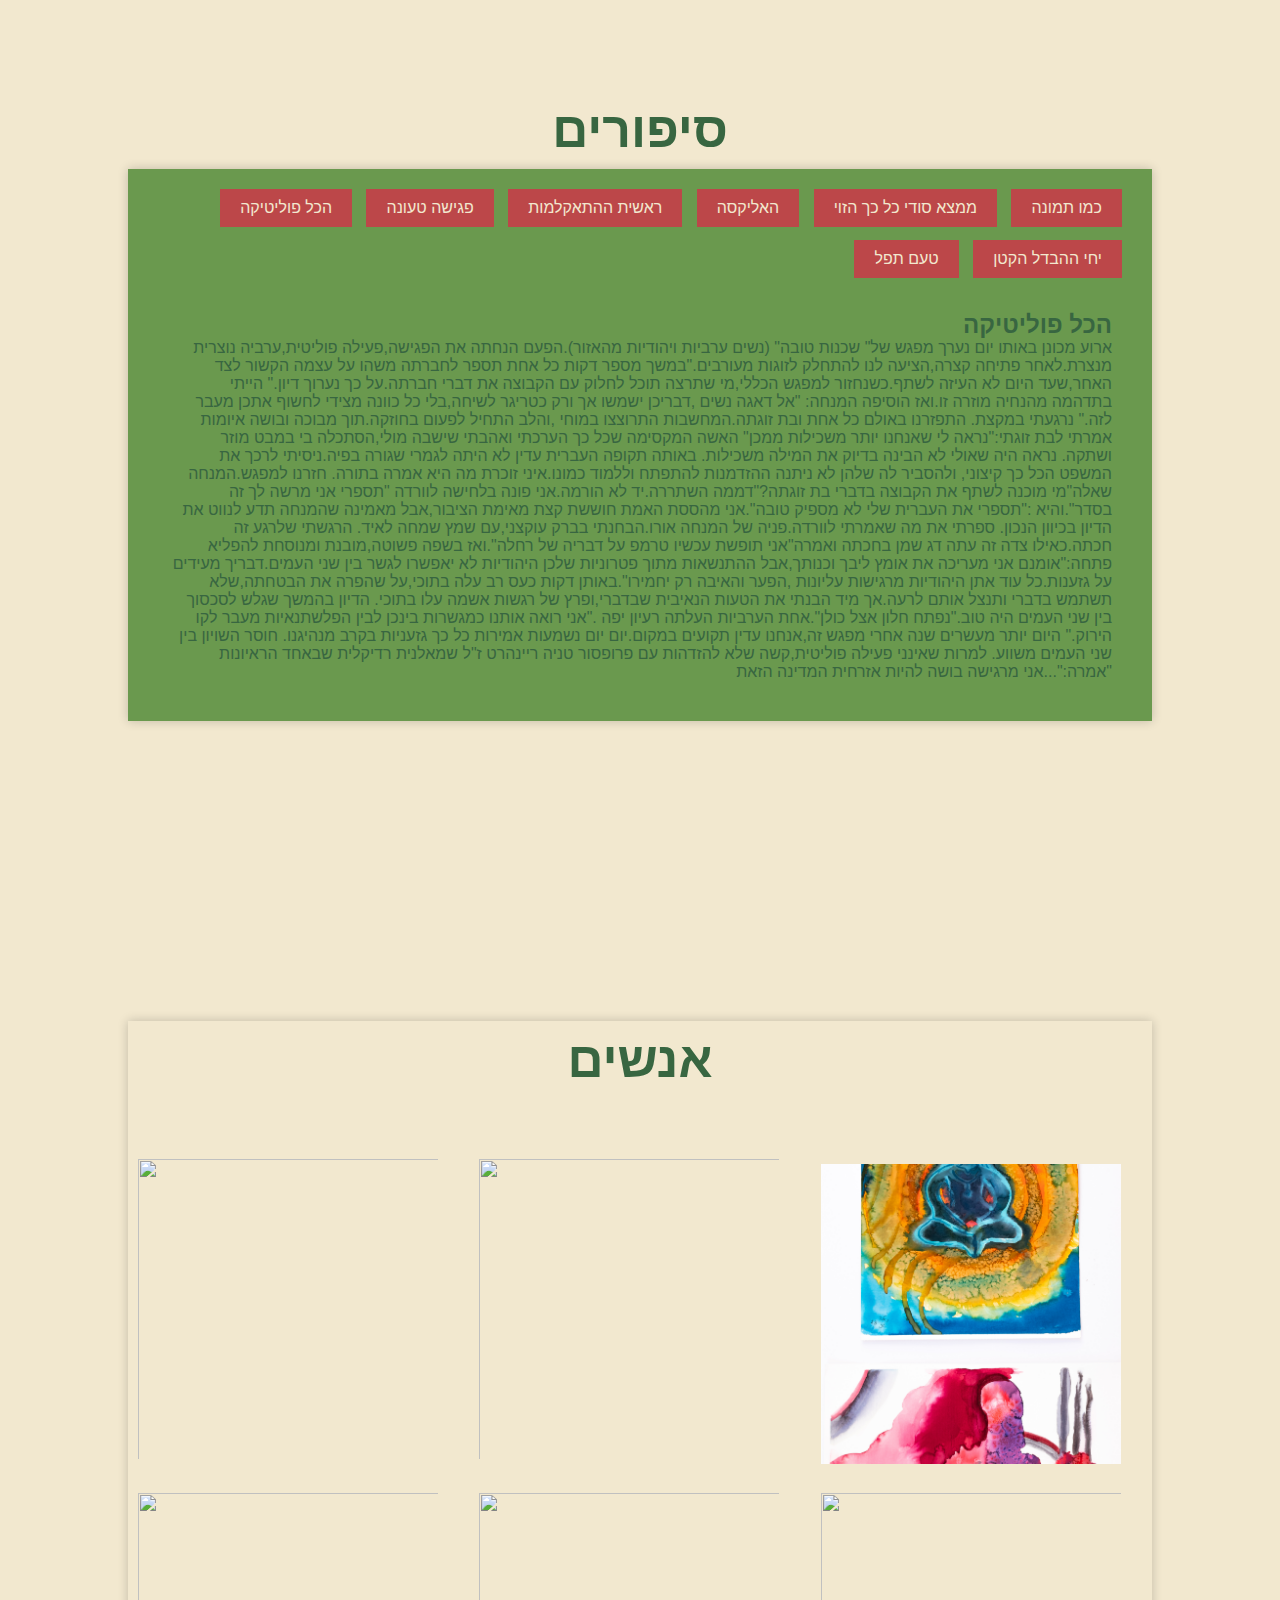
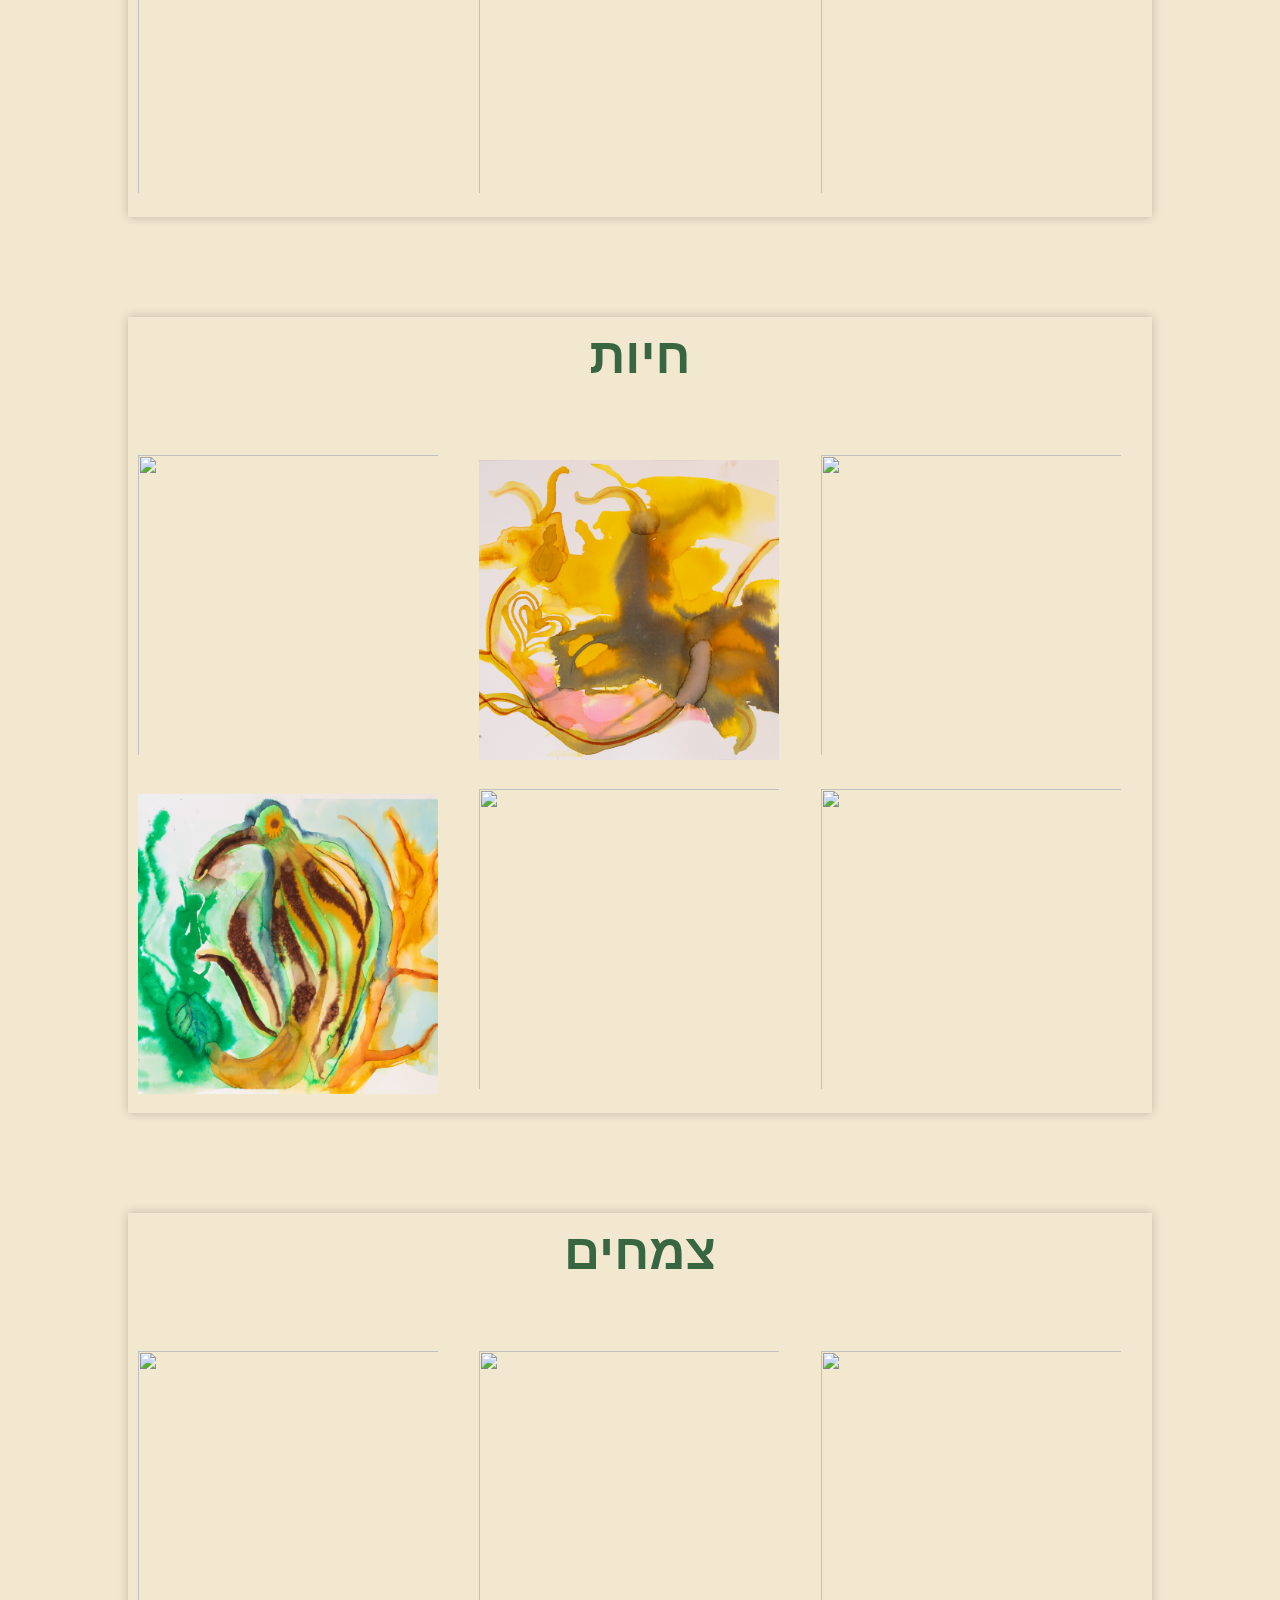
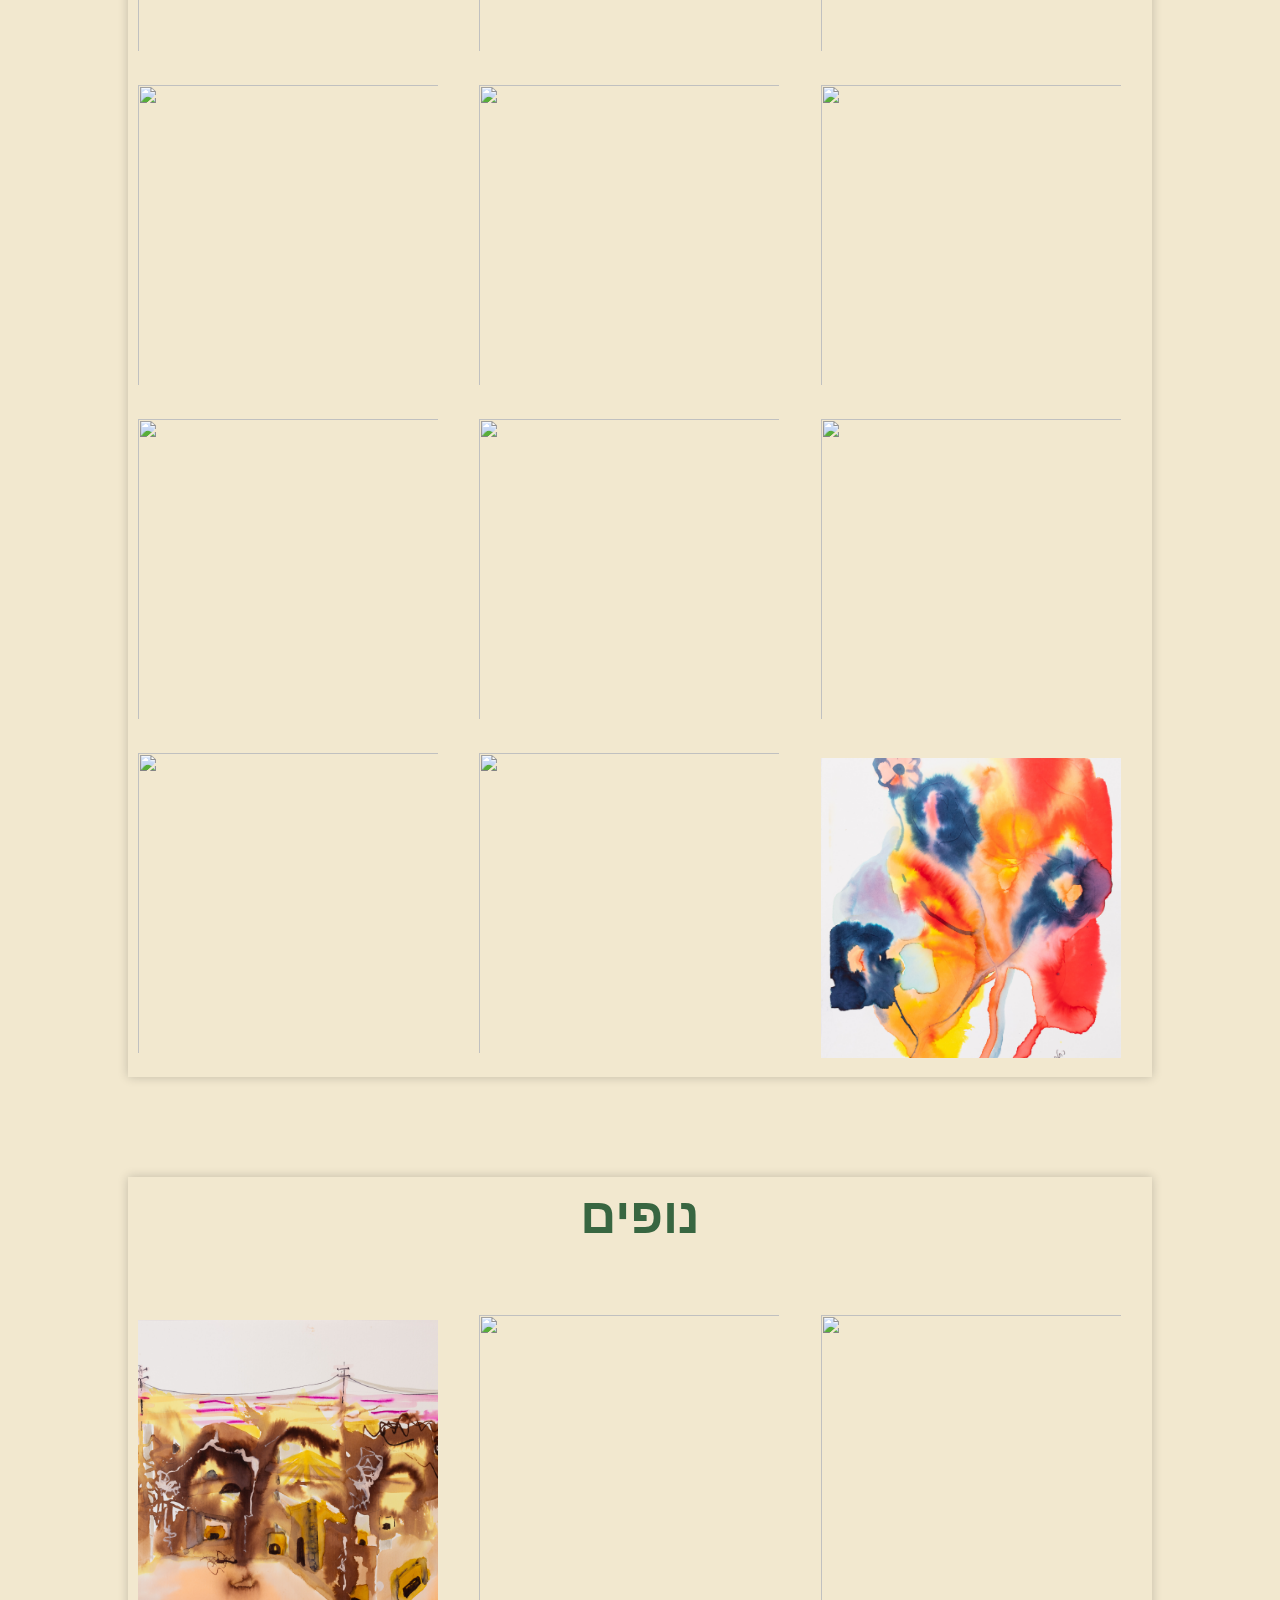
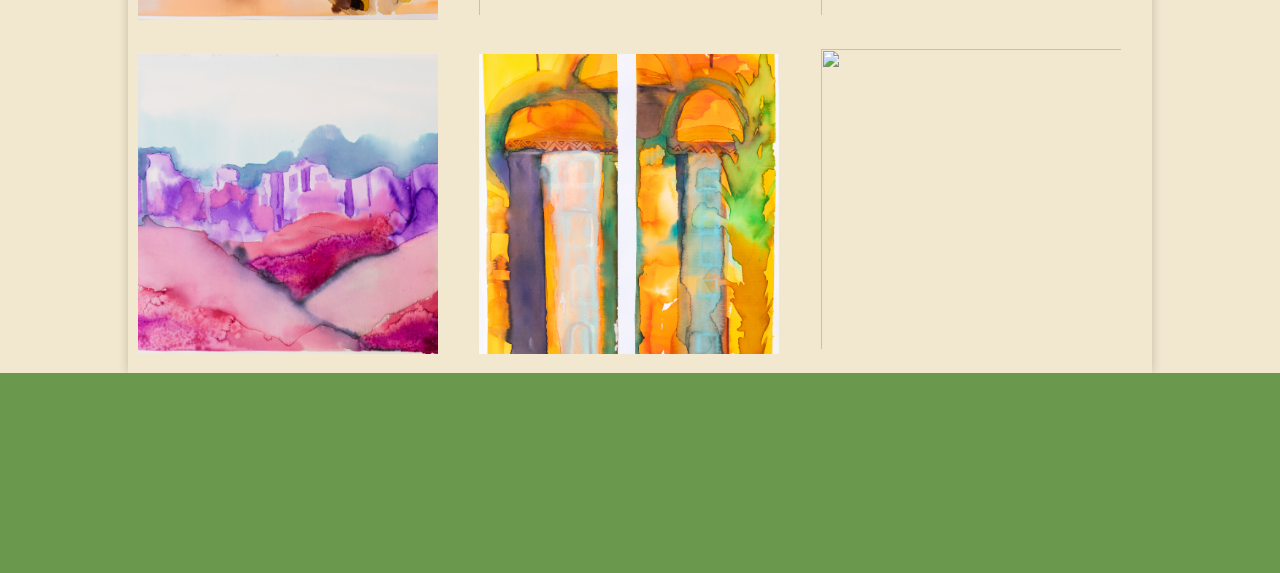
==== commit c2136776: "Add files via upload" ====
--- a/index.html
+++ b/index.html
@@ -17,10 +17,9 @@
 </head>
 <body>
     <!-------------------header------------------->
-    <div id="header">
-        
-        <img class="background" src="Other_Pictures\Background.png">
-        <div class="container">
+    
+    
+        <div id="container">
             <nav>
                 <ul id="sidemenu">
                     <li> <a href="#header">בית</a></li>
@@ -39,8 +38,8 @@
       
             <div class="lang-menu">
                 <div class="selected-lang">
-                     <img class = "img-1" src="Other_Pictures\israel-flag.png" alt=""> Hebrew
-                </div>
+                     <img class = "img-1" src="Other_Pictures\israel-flag.png" alt=""> Hebrew</div>
+                
                 <ul>
 
                     <li>
@@ -52,6 +51,7 @@
             </div>
     
         </div>
+    <div id="header">
             <div class="header-text">
                 <p class = "hebrew-header">אמנית קולאז', ציירת</p>
                 <h1 class="hebrew-header">שלום אני <span class="hebrew-header">רחלה</span><br> וזה תיק העבודות שלי</h1>
@@ -68,14 +68,14 @@
                 <div class="about-col-2">
                     <h1 class="sub-title" style = "text-align: right;"> אודות  </h1>
                     <p style = "text-align: right;" >
-                        שמי רחלה, ילידת 1936. נולדתי בקיבוץ רמת יוחנן. בת לחיה ונחום חן ממייסדי הקיבוץ. היום אני סבתא וסבתא רבתא לנכדים ונכדות ,נינים ונינות. חיה בנהריה עם בן זוגי אמנון המבוגר ממני כמעט ב-10 שנים, וכבר מעל 10 שנים חולה באלצהיימר [הלץ המר]. גר איתנו כבר שלוש וחצי שנים עובד מהודו. הוא נכד שלנו לכל דבר. אדם מסור, נאמן, אמין, חרוץ, חם ,אוהב ועוד ועוד. אני קוראת לו מלאך.         
-היסטוריה קצרה של חיי: למדתי תואר ראשון באוניברסיטת באר שבע במדעי ההתנהגות, והמשך לימודים באוניברסיטת חיפה :רפוי בעיסוק. במקצוע זה עבדתי כל השנים עם ילדים
-הציור הוא תחביב עתיק יומין. למדתי קצת בקורסים שונים ע"י מספר מורים במקומות מגורי . את העיקר רכשתי בעצמי ,בגלל הסקרנות והתשוקה העצומה לצייר. התחלתי לצייר על בד בצבעי שמן ובצבעי אקריליק. עם השנים עברתי לציור על נייר בצבעי מים וצבעי אקוליין.                                                          
-כמה מילים על צבעי האקוליין בהם אני עוסקת כבר מספר שנים: אלו צבעים נוזליים על בסיס מים. בדרך כלל באים בבקבוקים קטנים עם טפטפות. לאחרונה משתמשת גם בטושים של אקוליין. מציירים איתם על נייר המיוחד לצבעי מים. הטוב ביותר בארץ הוא הקנסון. תהליך העבודה הוא להצמיד את הנייר למשטח העבודה, כדי שלא יזוז. בתחילה מרטיבה את הנייר במים בעזרת ספוגית או במכחול. בוחרת בצבע המתאים לי, רצוי בהיר כדי שאוכל להמשיך עם צבעים כהים. את הצבע מפזרת בעזרת הטפטפת בצורה רנדומלית [אפילו בעיניים עצומות], ואז מטה את הנייר לכיוונים שונים ונותנת לצבע להתפזר כרצונו [זה השלב הכייפי].
-מתקבלות צורות שונות ומעניינות על הנייר. כאן מתחילה העבודה היצירתית: ראשית התבוננות תוך סבוב הנייר .כשרואה משהו שנראה לי, מתחילה עבודת המכחול או מכחולים. לעיתים משתמשת גם במלח בישול כשהצבע עדין רטוב. מפזרת אותו במקומות שנראים לי. המלח סופג את המים ומופיעים מעין פרחים. עד כאן התהליך.                         
-על התכנים או על הנושאים של הציור: למרות שניתן לחלק לנושאים עדין מגדירה את עצמי ציירת אינטואיטיבית. הנושאים בהם אני עוסקת  הם ציור מופשט, צמחים, נופים, בני אדם, בתים וחיות. הציור מושפע כמובן מקשיים והתמודדויות לא פשוטות שאני עוברת בשנים האחרונות ובעיקר ניכר בציור המופשט. מי שמתבונן רואה ומתרשם בהתאם לאישיותו. מתחבר יותר או פחות. זה הלא ברור וידוע.
-בסך הכל אני מאד נהנית לבוא ולצייר בסטודיו  שמאחורי ביתי על בסיס יום יומי. הציור משכיח את הכאבים.
-.ומילה אחרונה. בתקופה האחרונה מרוצה מעבודותיי שלא כבעבר וזה כמובן מסביר את תשוקתי להמשיך ולצייר
+                                                    שמי רחלה, ילידת 1936. נולדתי בקיבוץ רמת יוחנן. בת לחיה ונחום חן ממייסדי הקיבוץ. היום אני סבתא וסבתא רבתא לנכדים ונכדות ,נינים ונינות. חיה בנהריה עם בן זוגי אמנון המבוגר ממני כמעט ב-10 שנים, וכבר מעל 10 שנים חולה באלצהיימר [הלץ המר]. גר איתנו כבר שלוש וחצי שנים עובד מהודו. הוא נכד שלנו לכל דבר. אדם מסור, נאמן, אמין, חרוץ, חם ,אוהב ועוד ועוד. אני קוראת לו מלאך.         
+                            היסטוריה קצרה של חיי: למדתי תואר ראשון באוניברסיטת באר שבע במדעי ההתנהגות, והמשך לימודים באוניברסיטת חיפה :רפוי בעיסוק. במקצוע זה עבדתי כל השנים עם ילדים
+                            הציור הוא תחביב עתיק יומין. למדתי קצת בקורסים שונים ע"י מספר מורים במקומות מגורי . את העיקר רכשתי בעצמי ,בגלל הסקרנות והתשוקה העצומה לצייר. התחלתי לצייר על בד בצבעי שמן ובצבעי אקריליק. עם השנים עברתי לציור על נייר בצבעי מים וצבעי אקוליין.                                                          
+                            כמה מילים על צבעי האקוליין בהם אני עוסקת כבר מספר שנים: אלו צבעים נוזליים על בסיס מים. בדרך כלל באים בבקבוקים קטנים עם טפטפות. לאחרונה משתמשת גם בטושים של אקוליין. מציירים איתם על נייר המיוחד לצבעי מים. הטוב ביותר בארץ הוא הקנסון. תהליך העבודה הוא להצמיד את הנייר למשטח העבודה, כדי שלא יזוז. בתחילה מרטיבה את הנייר במים בעזרת ספוגית או במכחול. בוחרת בצבע המתאים לי, רצוי בהיר כדי שאוכל להמשיך עם צבעים כהים. את הצבע מפזרת בעזרת הטפטפת בצורה רנדומלית [אפילו בעיניים עצומות], ואז מטה את הנייר לכיוונים שונים ונותנת לצבע להתפזר כרצונו [זה השלב הכייפי].
+                            מתקבלות צורות שונות ומעניינות על הנייר. כאן מתחילה העבודה היצירתית: ראשית התבוננות תוך סבוב הנייר .כשרואה משהו שנראה לי, מתחילה עבודת המכחול או מכחולים. לעיתים משתמשת גם במלח בישול כשהצבע עדין רטוב. מפזרת אותו במקומות שנראים לי. המלח סופג את המים ומופיעים מעין פרחים. עד כאן התהליך.                         
+                            על התכנים או על הנושאים של הציור: למרות שניתן לחלק לנושאים עדין מגדירה את עצמי ציירת אינטואיטיבית. הנושאים בהם אני עוסקת  הם ציור מופשט, צמחים, נופים, בני אדם, בתים וחיות. הציור מושפע כמובן מקשיים והתמודדויות לא פשוטות שאני עוברת בשנים האחרונות ובעיקר ניכר בציור המופשט. מי שמתבונן רואה ומתרשם בהתאם לאישיותו. מתחבר יותר או פחות. זה הלא ברור וידוע.
+                            בסך הכל אני מאד נהנית לבוא ולצייר בסטודיו  שמאחורי ביתי על בסיס יום יומי. הציור משכיח את הכאבים.
+                            .ומילה אחרונה. בתקופה האחרונה מרוצה מעבודותיי שלא כבעבר וזה כמובן מסביר את תשוקתי להמשיך ולצייר
                     </p>
                          
                 </div>               
@@ -100,7 +100,7 @@
             <div class="biography-content" id="biography2">
                 <h2> הכל פוליטיקה</h2>
                 
-                <p style = "text-align: right; font-size: 23px">                            
+                <p style = "text-align: right; ">                            
                       ארוע מכונן
                     באותו יום נערך מפגש של" שכנות טובה" (נשים ערביות ויהודיות מהאזור).הפעם הנחתה את הפגישה,פעילה פוליטית,ערביה נוצרית מנצרת.לאחר פתיחה קצרה,הציעה לנו להתחלק לזוגות מעורבים."במשך מספר דקות כל אחת תספר לחברתה משהו על עצמה הקשור לצד האחר,שעד היום לא העיזה לשתף.כשנחזור למפגש הכללי,מי שתרצה תוכל לחלוק עם הקבוצה את דברי חברתה.על כך נערוך דיון." הייתי בתדהמה מהנחיה מוזרה זו.ואז הוסיפה המנחה: "אל דאגה נשים ,דבריכן ישמשו אך ורק כטריגר לשיחה,בלי כל כוונה מצידי לחשוף אתכן מעבר לזה." נרגעתי במקצת.
                     התפזרנו באולם כל אחת ובת זוגתה.המחשבות התרוצצו במוחי ,והלב התחיל לפעום בחוזקה.תוך מבוכה ובושה איומות אמרתי לבת זוגתי:"נראה לי שאנחנו יותר משכילות ממכן" האשה המקסימה שכל כך הערכתי ואהבתי שישבה מולי,הסתכלה בי במבט מוזר ושתקה. נראה היה שאולי לא הבינה בדיוק את המילה משכילות. באותה תקופה העברית עדין לא היתה לגמרי שגורה בפיה.ניסיתי לרכך את המשפט הכל כך קיצוני, ולהסביר לה שלהן לא ניתנה ההזדמנות להתפתח וללמוד כמונו.איני זוכרת מה היא אמרה בתורה.
@@ -117,7 +117,7 @@
             <div class="biography-content" id="biography3">
                 <h2> פגישה טעונה </h2>
                 
-                <p style = "text-align: right; font-size: 23px">
+                <p style = "text-align: right; ">
                     דרום אפריקה,ספארי ענק בגודלו ויופיו.טיול בר מצווה לנכדינו. נפלה בחלקינו הזדמנות פז,בחורה צעירה קניתית ששהתה בקיבוץ הזמינה אותנו אליה.אנחנו נשלם והיא תדאג לכל השאר.נחתנו בשדה התעופה ושם חכתה לנו ווין מרווחת.ההתרגשות שלפני הנסיעה היתה רבה.פעם ראשונה עם הנכדים שכל כך אוהבים חיות לעולם של חיות פרא ,שעד כה חוו רק בסרטים.חלום שמתגשם.כעבור יום של טעימה באי אלו מקומות בדרך,הגענו לעירתה של המארחת.השתכנו באכסניה קטנה מעץ,שהכנסיה המקומית ,אליה השתיכה מארחתינו,קרובה מרחק הליכה ממנה.באותו ערב הוזמנו לבוא לפגוש את אנשי הקהילה . הגענו לבושים חגיגית.לא ידענו למה לצפות.חברתינו המקומית הציגה אותנו בפני האנשים,שמאד התרגשו לשמוע שאנו מישראל וקבלונו בשמחה.
                     והנה הופיעה אשה לבושה בצניעות.חצאית שחורה ארוכה,חולצה לבנה ווסט שחור מעליה.נראתה מעט שונה מהאחרים.נאמר לנו שהיא אורחת של הכנסיה הלותרנית .שהגיעה מאוסטרליה והיא תישא את הדרשה. איני זוכרת את פרטי דבריה .זכור לי קטע שעשה עלי רושם חזק.קבוצת אנשים על אניה שנקלעים לסערה עזה בלב ים.הספינה מטלטלת בחוזקה מצד לצד,ומצבם של הנוסעים חמור.הרוח גוברת הגלים גועשים .אין הרבה סכוי להשאר בחיים ואז בזכות תושיה של כמה מהם ותפילה של השאר הצליחו להנצל.משהו בדבריה ובדרך בה נאמרו דבר אלי.מאוחר יותר חזרנו לאכסניה. למחרת בעודינו יושבים לארוחת בוקר,ניגשת לשולחנינו אשה בלבוש סולידי ,אני מפנה את מבטי אליה ומיד מזהה את הכמרה מאמש.זו שנשאה את הדרשה..חיוך מבויש היה נסוך על פניה וברכה אותנו בגוד מורנינג.עניתי בנימוס,והצעתי לה להצטרף אלינו. היא נענתה ,התישבה לידי ומיד פתחה את סגור ליבה."אתמול ספרו לי שאתם אורחים מישראל שהגעתם לזמן קצר לטיול בספארי עם הנכדים.כבר זמן רב שאני מצפה למפגש עם יהודים שחיים בישראל,ועד כה לא הזדמן לי." בהמשך גוללה בפני פרק עצוב וטראומטי מחייה שמטריד את מנוחתה שנים רבות."נולדתי בברלין ,שם גדלתי עם אחי והורי.חיינו היו חיים רגילים,למרות האווירה הקשה מסביב.לפני סיום לימודי התיכון ,נודע לי מחבר שאבי היה חייל בצבא הגרמני אחרי עליתו של היטלר.הידיעה טלטלה אותי קשה.כעבור מספר ימים עזבתי את הבית והתחלתי בנדודי" היא לא פרטה את עברה מעבר לכך.דברה בהתרגשות.הרגשתי ברעד בגופה ובהבעות פניה כמה קשה עליה החוויה.בהמשך רק הוסיפה איך הגיעה לאוסטרליה והפכה לכמרה.הסיבה שהחליטה לשתף אותנו בספורה האישי:"יש לי בקשה אחת מכם הישראלים שהוריכם ודאי עלו מאירופה.האם תסכימו לסלוח לי על העוול הנורא ,הקשה מכל שאבי ורבים כמוהו גרמו לכם?"היא סימה .קשה היה שלא להבחין לאיזה כוחות נפש ואומץ לב נזקקה כדי לומר את הדברים.הייתי נסערת.הסתכלתי על בן זוגי ,ובאותן שניות נזכרתי בסערה שפקדה את חבורת האנשים באניה מהדרשה של אתמול.הדברים התקשרו במוחי. הססתי עוד שניות ספורות התבוננתי בה והשבתי:"אני סולחת לך את ודאי לא אשמה. על כך שבחרת להיות שליחת ציבור תבורכי.הייתי קרובה לבכי.מעיניה זלגו דמעות .התחבקנו והיא הלכה לדרכה.
                          
@@ -126,7 +126,7 @@
             <div class="biography-content" id="biography4">
                 <h2>ראשית ההתאקלמות</h2>
                 
-                <p style = "text-align: right; font-size: 23px">
+                <p style = "text-align: right; ">
                     אחרי התלבטויות ממושכות יצאנו מהקיבוץ היישר לארה"ב.זוג צעיר עם שלושה ילדים.המטרה לימודי דוקטורט של בעלי.
                     כבוגרת יב בבית ספר קיבוצי,וחסרת חוש לשפות רמת האנגלית שלי היתה קרובה לאפס.גם הילדים לא ידעו מילה.נאמר לנו בארץ מכמה אנשים,ששהו עם ילדיהם בארה"ב לתקופות חיים שונות. שכשנוסעים בחופש הגדול
                     עם תחילת שנת הלימודים,הילדים שולטים באנגלית ולכך קיווינו.
@@ -136,7 +136,7 @@
             <div class="biography-content" id="biography5">
                 <h2>האליקסה</h2>
                 
-                <p style = "text-align: right; font-size: 23px">
+                <p style = "text-align: right; ">
                     חיכיתי בכליון עינים לסוף השבוע. הזמן האיכותי בו הייתי יוצאת עם אבי,שלובי ידים לטיול המסורתי בשבילי הקיבוץ.שעת אחר צהריים מאוחרת כשהשמש לקראת שקיעה.רוח קלילה נשבה.נהנינו מהריחות והמראות.פרפר שעף בין הצמחים, ודבורה שנעמדה על פרח לשתות צוף ולאסוף אבקת פרחים .אהבתי את אוירת הליצנות והשמחה שאבי השרה בטיול.מדי פעם זמזמנו להנאתינו שיר ששנינו אהבנו.לנחומי שכך כיניתיו וכך קראו לו גם שאר הילדים ,נוהג שהובא מקבוצי השומר הצעיר(ההורים הם קודם כל חברים)תמיד היו גם ספורים על עברו שכל כך היטיב לספרם.
                     מה ששובב את ליבי במיוחד היה המפגש עם ילדים והוריהם.הנה אב ובנו מתקרבים במעלה המדרכה.ממרחק הילד צועק לעברינו:"נחומי מה ראית היום?" והוא בפשטות וטבעיות עונה:"בדיוק עכשיו ראיתי אליקסה.תסתכל טוב,אולי עוד תצליח לראות אותה" מצביע למרומים"הנה שם,בפיסת השמים שזה עתה התחילו להאדים לקראת השקיעה.ראיתי אותה מבעד לעננים.אפשר היה להבחין בראש המחודד,בקרנים המסתלסלות ,כשהכל זוהר סביבה.היא ענקית.אתה רואה משהו ממנה?אם תקשיב היטב אולי תוכל לשמוע את הקול העמוק המיוחד שלה."
                     הילד מתבונן לעבר פיסת השמים,וגם אם לא ראה דבר העמיד פנים שאכן ראה אותה ואף שמע את קולה.
@@ -148,7 +148,7 @@
             <div class="biography-content" id="biography6">
                 <h2>ממצא סודי כל כך הזוי</h2>
                 
-                <p style = "text-align: right; font-size: 23px" > 
+                <p style = "text-align: right; " > 
                     בימים טרופים אלו,בשעות הרות גורל(כמו שנהגו אבותינו לומר.כנראה שאנחנו לא ממציאי הרעות והחולאים.היו שהקדימונו.)אני הזקנה מהשכונה שכבר די בקושי רואה ,מבחינה בתופעה ההולכת וגוברת ומוציאה אותי מדעתי.מישהו מנסה לנחש? הנה רמז ראשון:"היא נמצאת בכל מקום .מיד כשיוצאים מפתח הבית להליכה נתקלים בה.על המדרכה ,על הכביש, על הדשא תלויה על גדר ועוד...
                     אנחנו זוג קשישים,מה שנשאר לנו בימים אלו מלבד ישיבה בבית זה הסיבוב הרגלי פעם פעמיים ביום.לא שלא טטעו אנחנו לא מתלוננים להפך יש לטיול יתרונות .קודם כל יוצאים מארבעת הקירות ,נושמים אוויר צח,מתחממים וסופגים את קרני השמש הסתווית הנעימה כל כך. לעתים פוגשים מישהו מהנהנים או נותנים מרפק.וכשהמאן דהוא הוא פעוט אז בכלל חגיגה נהנים מחיוכיו ומהמתיקות שלו. העננה היחידה המעיבה על ההליכה היא: התופעה המגעילה,או כפי שאכנה אותה מעתה מ מצא ס ודי כ ל- כך ה זוי.(זה היה הרמז השני).אני מרגישה בושה פגיעה בכבוד האדם זלזול בטבע ועוד נזיקין מרעין בישין.למרות כל זאת אנחנו ממשיכים בסיבוב כשלפנינו מזדקר מתחם הכושר המהולל.כבר בכניסה מתגלה לעינינו הממצא הסודי המרתיע,מגעיל ומכעיס.(מענין מה היו הורינו חושבים עליו? )אבל מתגברים.מה לא עושים למען תרבות הגוף.את בן זוגי לא קל לשכנע שזה חשוב.הוא מתישב על כסא המתקן הראשון ומתחיל "מה אני צריך את זה?  להשוויץ?אני יודע שאני יכול.לא צריך שאחרים ידעו(דרך אגב אין שוויצר ממנו).אני בשיטות הלחץ הידועות "אוי עזוב שטויות הנה תראה עומדת שם מישהי ומסתכלת עליך" כבמטה קסם הוא נקרא למשימה ומבצע אותה בהצלחה,זוכה לתשואות ולמחיאות כפיים.כך עוברים ממתקן למתקן כשסיפור ההתנגדות חוזר על עצמו ולבסוף הוא המנצח.באותן דקותנשכחה מאיתנו התופעה המזויעה.דומני שבשלב זה כבר זיהתם מהי.אז מה יש לכם לומר?     
                 </p>
@@ -156,7 +156,7 @@
             <div class="biography-content" id="biography7">
                 <h2>כמו תמונה</h2>
                 <img src="Other_Pictures\Stories-picture.jpg" alt="">
-                <p style = "text-align: right; font-size: 23px">
+                <p style = "text-align: right; ">
                     באותם ימים מצלמה היתה מצרך נדיר. בכל הקיבוץ היתה אחת השייכת לחבר אחד.אדם שחי את חייו בניגוד לכללים:בנה בית מאבן .אשתו יפת התואר ישבה בביתם .כשנראתה מהלכת בחוץ תמיד היתה מטופחת.היא לא עבדה כמו השאר.גם ילדיו היו מופלים מאתנו.היו להם מבחר צעצועים שאנחנו לא יכולנו אפילו לחלום עליהם.לא זכור לי שקנאנו בהם.אולי בשל נדיבות ליבו של האיש,הענותו להנצחת ארועים ועזרתו לזולת, סלחו לו על היותו חריג.
                     באותה שבת אבי שאל ממנו את המצלמה[צלמניה דה אז],כדי לצלם אותי.להורי היתה מודעות לתעוד יוצאת דופן.אני שנאתי להצטלם וניסיתי להתחמק בכל דרך אפשרית.וכל זאת לאחר שאבי הפציר בי שוב ושוב ,הסכמתי שיצלם אותי על פסגת עץ הפיקוס הענק שעמד ליד בית הילדים.אבי נעמד לרגלי העץ החזיק בחרדת קודש את המכשיר יקר המציאות הזה ,והתחיל להכינו לצילום,כשאני מתחילה לטפס.[הטיפוס על כל דבר היה אחד מתחביבי האהובים ביותר].כך מנתרת מענף לענף.בתחילה הענפים עבים וחזקים,ולאט לאט פוחתים עובים וחוזקם.אבא קורא לי מלמטה:"זהו דוניצקה מספיק,מצאת מקום נפלא,תעצרי ,תסתובבי אלי בזהירות ואצלם אותך".אני כמובן לא מסתפקת בגובה הזה ,ועונה לו בקול "חכה עוד קצת".ממשיכה לטפס בזריזות ומיומנות.ושוב הוא [הפעם בטון פחות סבלני]."זהו ,מקום נהדר לצילום תסתובבי בזהירות ואני מצלם" אני מעיפה בו מבט קונדסי ועונה,הפעם בצעקה:"עוד לא הגעתי לפסגה". בעוד נחומי ממש מתחיל לחשוש ולדאוג,אני עולה על ענף דק שלא "הסכים" לשאת את משקלי .באלפית השניה הענף נשבר.צנחתי עם כח הכובד כלפי מטה.בשלב זה איני זוכרת דבר, כנראה שאבדתי את ההכרה.הסיפור על איך הוא רץ לעברי,עצר את נפילתי כדי שהחבטה תהיה מינימלית.איך סחב אותי בזרועותיו לחדר ההורים,הושיב אותי על כסא הנוח מהעץ ורק אז צילם שמעתי רק אחר כך. בתמונה רואים ילדה חוורת עם פנים נטולי הבעה.
                     הלקח לחיים :צריך לדעת מתי לעצור ומתי להגיד די.
@@ -166,7 +166,7 @@
             <div class="biography-content" id="biography8">
                 <h2>טעם תפל</h2>
                 
-                <p style = "text-align: right; font-size: 23px">
+                <p style = "text-align: right; ">
                     באותו לילה חשוך,נטול ירח וכוכבים,פלסנו שני חברי ואני את דרכינו בשבילי הקיבוץ.כתמיד מצפים למצוא משהו מיוחד שיצית את הסקרנות.יונתן היה הצעיר בחבורה.בעל מבנה גוף שמנמן,חוש הומור ואהבה לנשנוש פצוחים שתמיד היו זמינים בכיסו.שלמה ילד יפה תואר,שהגיע לקיבוץ עם העליה הבלתי לגלית מסוריה.בא עם אמו האלמנה ושתי אחיותיו,ומיד צורף לכיתתנו עוד בטרם ידע את העברית.אמו לא התאקלמה בקיבוץ ,ודי מהר מצאה עבודה בחיפה ועברה להתגורר שם.הורי אמצו אותו (כפי שהיה מקובל אז)ובמהרה הפך לי כאח.ואני ילדה " זרוקה "בלבושה,יחפה חורף קיץ(ביום  שחלקו נעליים אבדתי אותן) עור רגלי הפך במהרה לעור של פיל .    
                     אהבתי את גיחות הלילה עם חברי.באותו לילה חשוך מצוידים בקופסאת גפרורים אנו הולכים ומתלוצצים" נו את מי נצוד הפעם בחכתינו".אני שקועה בהרהורים ומוצאת את עצמי בפתח הכניסה למטבח.מסתכלת על האחרים ומוודעה עמם שאכן אין איש באיזור.
                     נכנסים פנימה ומתחילים לרחרח.שלמה מצית גפרור ,מתקרב למקרר הגדול שעומד בפינת המטבח. יונתן ואני "שומרי הסף".הלב מתחיל לדפוק.שלמה פותח את המקרר ומבחין בפינה על המדף העליון צנצנת זכוכית ובתוכה נוזל הנראה כמשקה צהוב כתום.הוא מרים אותה בשתי ידיו ,פותח בזהירות את המכסה ובלהיטות מתחיל לשתות מהצהוב הכתום הזה.אני מתבוננת בו בקנאה ולסירוגין בדלת.בעוד ליבי פועם ביתר עוצמה,הוא לוחש לעברינו:"הקמצנית הזו לא יכלה להוסיף קצת סוכר למיץ?" .בטרם סים נשמעו צעדים מבחוץ.באחת תפשנו מחסה והצלחנו לחמוק.הוקל לי במקצת.בראשי צצה מחשבה בשביל מה לעזעזל כל הטרוף הזה?
@@ -177,7 +177,7 @@
             <div class="biography-content" id="biography9">
                 <h2>יחי ההבדל הקטן</h2>
                 
-                <p style = "text-align: right; font-size: 23px">
+                <p style = "text-align: right; ">
                     כשנכדינו הגיע לגיל שלוש עשרה הגשמנו לו חלום .הפלגנו לכרתים.שנינו לא עשינו טיול מסוג זה מעולם.בשביל ירדן היתה זו היציאה הראשונה מהארץ.על ההתחלה הוא נעלם לנו .הלך לחקור את האוניה בעלת חמשת הקומות לפרטי פרטיה.התחיל בחדר.מה יש בו,איך מפעילים כל אביזר . משם עבר לחדר האוכל הענק לברר איזה אוכל מקבלים ,באיזה שעות.גילה שיש בקומת המרתף חדר ספורט.ניסה להגיע לתא הקברניט.וסיים בכמה סיבובים סביב הסיפון.על כל אלה דיווח לנו בפרטים כשעיניו נוצצות וכולו נרגש.
                     אבל הסיפור הוא לא על ירדן הפעם אלא על אמנון ועלי.בערב הראשון באולם הארועים נערך מופע של זוגות מהקהל.האמרגן שאל מי מוכן להשתתף.ההענות היתה מאד מינורית.אני ,עם אהבתי למשחקים מצד אחד,ותודעת השליחות מהצד השני התנדבתי . אמנון נענה ברצון . הזדמנות לקבלת תשומת לב .איתנו היו עוד שלושה זוגות.אחת המשימות היתה כשמנחה הערב ביקש מהגברים לצאת,ואז שאל :"איזה מתנה הביא לך אישך לפני החתונה.?"האחרות ענו מחרוזת פנינים ,טבעת יהלומים עגילים מזהב.הייתי המומה ובהגיע תורי אמרתי בפשטות"הוא הביא לי את עצמו".הגברים חזרו לאולם ונשאלו את אותה השאלה.אם איני טועה האחרים ענו במדויק.אמנון הביט בי נבוך קמעה וענה:"אני לא זוכר נדמה לי שלא הבאתי לה כלום למה הייתי צריך להביא ?"
                      הקהל באולם פרץ בצחוק עם נימה של סלחנות.                            
--- a/style.css
+++ b/style.css
@@ -1,5 +1,13 @@
 @import url('https://fonts.googleapis.com/css2?family=Didact+Gothic&display=swap');
 @import url('https://cdnjs.cloudflare.com/ajax/libs/normalize/8.0.1/normalize.css');
+:root{
+--color-1: #a7c957;
+--color-2: #6a994e;
+--color-3: #386641;
+--color-4: #f2e8cf;
+--color-5: #bc4749;
+
+}
 *{
     margin:0 ;
     padding: 0;
@@ -9,8 +17,8 @@
 }
 
 body{
-    background: #ABC4AA;
-    color: #675D50; 
+    background: var(--color-4);
+    color: var(--color-3); 
     margin: 0rem;
     height: 100vh;
     width: 100vw;
@@ -18,252 +26,83 @@
 
     
 }
-html{
-    
+html{    
     scroll-behavior: smooth;
 }
-#header{
-    overflow: hidden;
-    width: 100%;
-    height: 100vh;
-
-}
-img.background{
-    background: url(Other_Pictures\Background.png); 
-    object-fit: fill;
-    z-index: -1;
-    position: absolute;
-    transform: translateX(-25%) translateY(6%);
-}
-
-.container{
-    padding: 10px 10%;
-    background: #ABC4AA;
+
+#container{
+    padding: 10px 0;
+    background: var(--color-3);
     position: fixed;
     z-index: 2;
-    right: 0;
-    border-radius: 10px;
+    display: flex;
+    align-items: center;
+    justify-content: space-between;
+    margin-left: 5%;
+    width: 90%;
 }
 
 nav{
     overflow-y: show;
     display: flex;
-    align-items: center;
-    justify-content: space-between;
     flex-wrap: wrap;
     padding-right: 5vw;
     margin: 0;
+    
 }
 
 
 nav ul li{
     display: inline-block;
     list-style: none;
-    margin: 0px 20px;
+    padding: 0 20px;
 }
 
 nav ul li a{
-    color: #675D50; 
+    color: var(--color-4); 
     text-decoration: none;
-    font-size: 18px;
-    position: relative;
-}
-nav ul li a::after{
-    content: '';
-    width: 0;
-    height: 3px;
-    background: #675D50;
+    font-size: 1.3em;
+    transition: all 200ms;
+}
+
+nav ul li a:hover{
+    color: var(--color-5);
+}
+
+.dropdown .project {
     position: absolute;
-    left: 0;
-    bottom: -6px;
-    transition: 0.5s;
-}
-nav ul li a:hover::after{
-    width: 100%;
-}
-.header-text{
-    padding: 10px 10%;
-    margin-top: 20%;
-    font-size: 30px;
-
-}
-.header-text h1{
-    font-size: 60px;
-    margin-top: 10px;
-    
-}
-.header-text h1 span{
-    color: #ABC4AA;
-}
-.hebrew-header{
-    text-align: right;
-     left:0; 
-     transform:
-     translateX(-60%);
-
-}
-@media only screen and (max-width: 1200px) {
-    .hebrew-header{
-        text-align: right;
-        left:0; 
-        transform: translateX(5%);
-
-    }
-    p {
-        align-content: justify;
-    }
-
-}
-nav ul li a{
-    color: #675D50; 
-    text-decoration: none;
-    font-size: 18px;
-}
-
-  .dropdown {
-    position: relative;
-  }
-  .dropdown .project {
-    position: absolute;
-    width: inherit;
-    background-color: #ABC4AA;
+    background-color: var(--color-2);
     height: 0px;
     overflow: hidden;
     visibility: hidden;
+    margin-top: 1em;
+    z-index: 2;
+    display: flex;
+    flex-direction: column;
+    border-radius: 3px;
+
     transition: 0.2s ease-in-out;
-    outline: #ABC4AA;
-    margin-top: 20px;
-    z-index: 2;
-  }
-  .dropdown:hover .project{
-    height: 170px;
-    
+}
+.dropdown:hover .project{
+    height: 8.5em;   
     visibility: visible;
   }
-  .dropdown:hover .project .drop-item a:hover{
-    color: #F3DEBA;
-  }
+.dropdown:hover .project .drop-item a:hover{
+    color: var(--color-5);
+}
   
-  .dropdown .project .drop-item {
+.dropdown .project .drop-item {
     list-style-type: none;
-  }
-  li.Phone-only{
-    display: none;
-}
-/* -------------------about------------------- */
-
-#about{
-    padding: 80px 80px;
-    color: #675D50;
-    background-color: #ABC4AA;
-    box-shadow: 0 0 10px rgba(0, 0, 0, 0.2);
-
-
-
-}
-.row{
-    display: flex;
-    justify-content: space-between;
-    flex-wrap: wrap;
-}
-.about-col-1{
-    flex-basis: 35%;
-
-}
-.about-col-1 img{
-    width: 30vw;    
-    border-radius: 15px;
-    margin-top: 12.5%;
-    
-}
-.about-col-2{
-    flex-basis: 60%;
-    font-size: 23px;
-
-}
-.sub-title{
-    font-size: 60px;
-    font-weight: 600;
-    color: #675D50;
-}
-
-
-/* -------------------gallery------------------- */
-#people{
-    
-    user-select: none;
-    background-color: #F3DEBA;
-    margin-left: 10%;
-    margin-right: 10%;
-    box-shadow: 0 0 10px rgba(0, 0, 0, 0.2);
-    margin-top: 100px;
-}
-#animals{
-    background-color: #F3DEBA;
-    margin-left: 10%;
-    margin-right: 10%;
-    box-shadow: 0 0 10px rgba(0, 0, 0, 0.2);
-}
-#landscapes{
-    background-color: #F3DEBA;
-    margin-left: 10%;
-    margin-right: 10%;
-    box-shadow: 0 0 10px rgba(0, 0, 0, 0.2);
-}
-#flora{
-    background-color: #F3DEBA;
-    margin-left: 10%;
-    margin-right: 10%;
-    box-shadow: 0 0 10px rgba(0, 0, 0, 0.2);
-}
-
-.first-div.gallery{
-    margin-top: 50px;
-     
-}
-
-img.img-gallery {
-    width: 25vw;
-    height: 25vw;
-    padding: 10px;
-    object-fit: cover;
-    
-}
-
-a.gallery{
-    width: 500px;
-    height: 100%;
-    
-}
-
-div.gallery{
-    display: flex;
-    justify-content: center;
-    align-items: center;
-       
-    user-select: none;
-}
-div.padder{
-    background-color: #ABC4AA;
-    padding: 100px;
-}
-h1.gallery-title {
-    font-size: 50px;
-    text-align: center;
-    padding: 10px;
-    margin-top: 100px;
-    
-
-}
+    padding: 5px 10px;
+    text-align: right;
+}
+
 /* -------------------lang-menu------------------- */
 .lang-menu {
-    width: 100px;
     text-align: right;
     font-weight: bold;
-    position: absolute;
-    color: #675D50;
-    top: 0.6vh;
-    right: 3vw;
+    color: var(--color-4);
+
 }
 .lang-menu .selected-lang {
     display: flex;   
@@ -280,19 +119,24 @@
 }
 
 .lang-menu ul {
-    visibility: none;
+    visibility: hidden;
     background-color: #fff;
     position: absolute;
-    top: 45px;
-    right: 0;
-    width: 0;
+    width: 125px;
+    height: 0%;
     border-radius: 5px;
-    transition: all ease-out 0.5s;
-    color: #675D50;
-    right: -2.5vw;
-
-}
-
+    color: var(--color-4);
+    margin-left: 2em;
+
+    transition: all ease 0.5s;
+
+}
+
+.lang-menu:hover ul, .lang-menu ul:hover ul{
+    visibility: visible;
+    height: 100%;
+    width: 125px ;
+}
 
 .lang-menu ul li {
     
@@ -307,13 +151,16 @@
     text-decoration: none;
     width: 125px;
     visibility: hidden;
-    color: #675D50;
+    color: var(--color-3);
     padding-bottom: 1vw;
+    
+    transition: all ease 100ms;
 
 }
 
 .lang-menu ul li:hover {
     background-color: #f2f2f2;
+    border-radius: 5px;
 }
 
 .lang-menu ul li a:before {
@@ -324,45 +171,113 @@
     vertical-align: middle;
     
 }
+.lang-menu ul:hover li a, .lang-menu:hover ul li a {
+    visibility: visible;
+}
 .lang-menu img{
     width: 20px;
     justify-self: center;
     align-self: right;
     margin-right: 1vw;
     margin-left: 10px;
+    border: solid black 1px;
     
 }
 .lang-menu img.img-1{
     width: 25px;
     height: fit-content;
-    margin-right: 1vw;
     justify-self: center;
     align-self: center;  
-    margin-left: 1vw;
-}
-
-
-
-
-.lang-menu:hover ul, .lang-menu ul:hover ul{
-    visibility: visible;
-    width: 125px ;
-}
-.lang-menu ul:hover li a, .lang-menu:hover ul li a {
-    visibility: visible;
-}
+
+}
+.selected-lang{
+    margin-right: 1em;
+}
+/* -------------------Home------------------- */
+#header{
+    height: 80vh;
+    background-image: url(Other_Pictures/Background.png);
+    background-position: 20%;
+    background-size: 80vmax;
+    width: 90%;
+    margin-left: auto;
+    margin-right: auto;
+    margin-bottom: 100px;
+
+
+}
+.header-text{
+    padding: 10px 10%;
+    padding-top: 20%;
+    font-size: 30px;
+    margin-right: 50%;
+
+}
+.header-text h1{
+    font-size: 60px;
+    margin-top: 10px;  
+}
+.header-text h1 span{
+    color: var(--color-5);
+}
+.hebrew-header{
+    text-align: right;
+
+}
+/* -------------------about------------------- */
+
+#about{
+    padding: 80px 80px;
+    color: var(--color-3);
+    background-color: var(--color-2);
+    box-shadow: 0 0 10px rgba(0, 0, 0, 0.2);
+    width: 90%;
+    margin-left: auto;
+    margin-right: auto;
+
+}
+
+.row{
+    display: flex;
+    justify-content: space-between;
+    flex-wrap: wrap;
+}
+.about-col-1{
+    flex-basis: 35%;
+
+}
+.about-col-1 img{
+    width: 30vw;    
+    border-radius: 15px;
+    margin-top: 12.5%;
+    
+}
+.about-col-2{
+    flex-basis: 60%;
+    font-size: 23px;
+
+}
+.sub-title{
+    font-size: 60px;
+    font-weight: 600;
+    color: var(--color-5);
+}
+
 /* -------------------stories------------------- */
 #stories{
-    background: #F3DEBA;
+    background: var(--color-4);
     padding-top: 100px;
     padding-bottom: 200px;
+    width: 90%;
+    margin-left: auto;
+    margin-right: auto;
 }
 .biography-container {
     max-width: 80vw;
     max-height: 2000px;
     margin: 0 auto;
     padding: 20px;
-    background-color: #ABC4AA;
+    background-color: var(--color-2);
     box-shadow: 0 0 10px rgba(0, 0, 0, 0.2);
     text-align: right;
 }
@@ -371,16 +286,18 @@
     display: inline-block;
     padding: 10px 20px;
     margin-right: 10px;
-    background-color: #675D50;
-    color: #F3DEBA;
+    background-color: var(--color-5);
+    color: var(--color-4);
     cursor: pointer;
     justify-content: center;
     text-align: right;
     margin-bottom: 1vw;
+
+    transition: all ease 200ms;
 }
 
 .biography-tab:hover {
-    background-color: #423f3a;
+    background-color: var(--color-3);
 }
 
 .biography-content {
@@ -403,46 +320,200 @@
     max-width: 100%;
     height: auto;
 }
-/* -------------------css for small screen------------------- */
-nav .fa-solid{
-    display: none;
-}
-
-@media only screen and (max-width: 1200px){
+/* -------------------gallery------------------- */
+#people, #animals, #landscapes, #flora{   
+
+    user-select: none;
+    background-color: var(--color-4);
+    margin-left: 10%;
+    margin-right: 10%;
+    box-shadow: 0 0 10px rgba(0, 0, 0, 0.2);
+    margin-top: 100px;
+}
+
+
+.first-div.gallery{
+
+    margin-top: 50px;
+     
+}
+
+img.img-gallery {
+    width: 25vw;
+    height: 25vw;
+    padding: 10px;
+    object-fit: cover;
+    
+}
+
+a.gallery{
+    width: 500px;
+    height: 100%;
+    
+}
+
+div.gallery{
+    display: flex;
+    justify-content: center;
+    align-items: center;
+       
+    user-select: none;
+}
+div.padder{
+    background-color: var(--color-2);
+    padding: 100px;
+}
+h1.gallery-title {
+    font-size: 50px;
+    text-align: center;
+    padding: 10px;
+    margin-top: 100px;
+    
+
+}
+
+
+/* -------------------css for phone screen------------------- */
+@media screen and (max-width: 1458px) {
+    .about-col-2 p{
+        font-size: 18px;
+    }
+    
+}
+@media screen and (max-width: 1364px) {
+       
+    .header-text{
+        font-size: 25px; 
+    }
+    .header-text h1{
+        font-size: 50px; 
+    }
+    .about-col-2 p{
+        font-size: 15px;
+    }
+    
+    
+}
+@media screen and (max-width: 1136px) {
+    
+    .header-text{
+        font-size: 20px; 
+        padding-top: 30%;
+    }
+    .header-text h1{
+        font-size: 40px; 
+    }
+    .about-col-2 p{
+        font-size: 12px;
+    }
     .about-col-1 img{
-        width: 25vw;
-        border-radius: 15px;
+        width: 25vw;    
+        margin-top: 50%;
+        
+    }
+}
+@media screen and (max-width: 909px) {
+    
+    
+    .header-text{
+        font-size: 18px; 
+        padding-top: 30%;
+    }
+    .header-text h1{
+        font-size: 30px; 
+    }
+    .about-col-2 p{
+        font-size: 10px;
+    }
+    .about-col-1 img{
+        width: 25vw;    
+        margin-top: 80%;
+        
+    }
+    .biography-tab{
+        font-size: 12px;
+    }
+    
+    
+}
+@media screen and (max-width: 682px) {
+    
+    
+    #header{
+        background-size: 110vmin;
+        background-position: 60%;
+        background-repeat: no-repeat;
+    }
+    .header-text{
+        font-size: 18px; 
+        padding-top: 40%;
+    }
+    .header-text h1{
+        font-size: 24px; 
+    }
+    .about-col-1 img{
+        display: none;          
+    }
+    .row{
         display: block;
-        padding-top: 30px;
-
-    }
-    img.background{
+    }
+    nav ul li {
+        padding: 0 10px;
+    }
+    .biography-tab{
+        padding: 10px 5px;
+        font-size: 12px;
+    }
+    .biography-content p{
+        font-size: 0.8em
+    }
+    
+}
+@media screen and (max-width: 545px) {
+    
+    .header-text{
+        font-size: 14px; 
+        padding-top: 50%;
+    }
+    .header-text h1{
+        font-size: 20px; 
+    }
+    .about-col-1 img{
+        display: none;          
+    }
+    .row{
         display: block;
-        transform: translateX(-45%) translateY(10%);
-    }
-    #header{
-        width: 100%;
-        height: 100vh;   
-    }
-    .about-col-2{
-        font-size: 14px;   
-    
-    }
-    #about {
-        overflow-y: scroll;
-    }
-    #about{
-        height: 50%;
-        padding-right: 80px ;
-        padding-left: 20px;
-        padding-top: 10px;
-    }
-    .sub-title{
-        font-size: 20px;
-        font-weight: 600;
-        color: #675D50;
-    }
-
-
-}
-
+    }
+    nav ul li {
+        padding: 0 5px;
+    }
+    .biography-tab{
+        padding: 5px 5px;
+        font-size: 12px;
+    }
+    .biography-content p{
+        font-size: 0.7em
+    }
+}
+@media screen and (max-width: 454px) {
+    
+    
+    .header-text{
+        font-size: 12px; 
+        padding-top: 70%;
+    }
+    .header-text h1{
+        font-size: 18px; 
+    }
+    nav ul li {
+        padding: 0 3px;
+    }
+    nav ul li a{
+        font-size: 0.9em;
+    }
+    
+    
+}
+
+
+
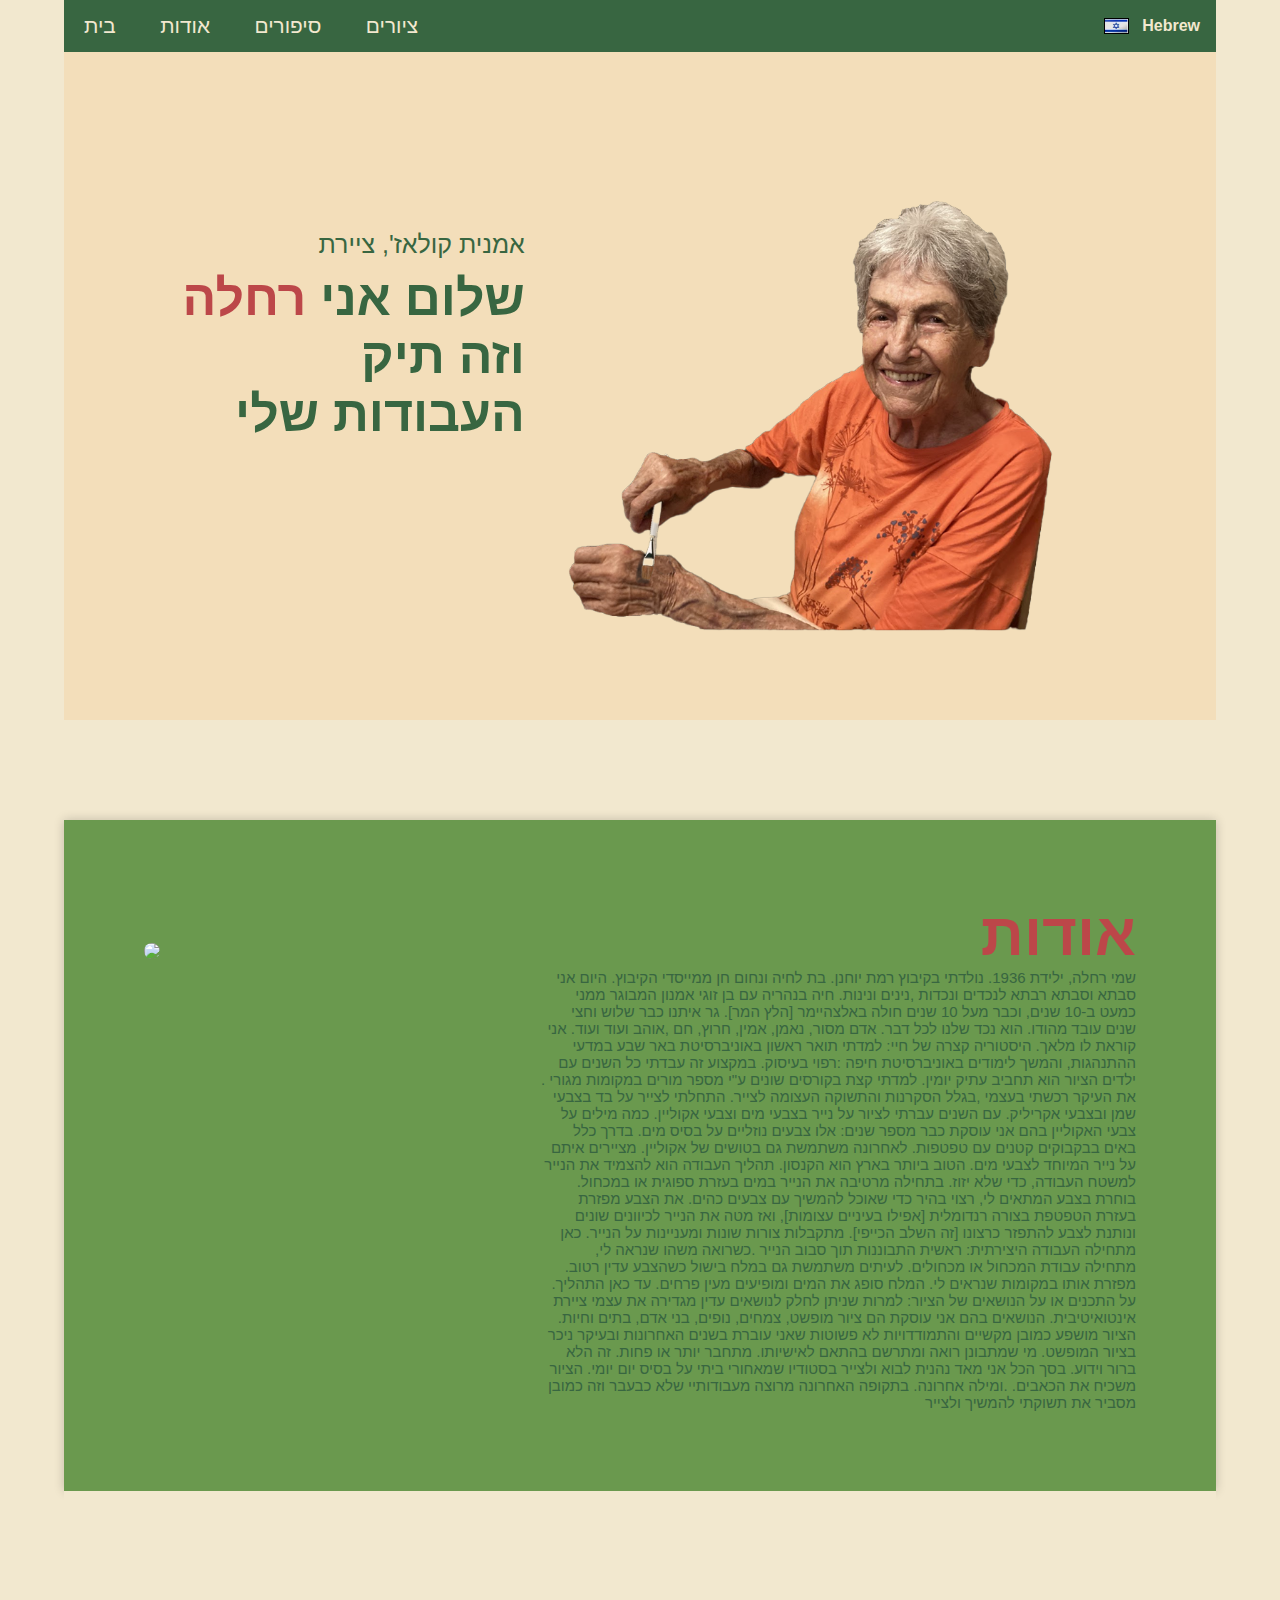
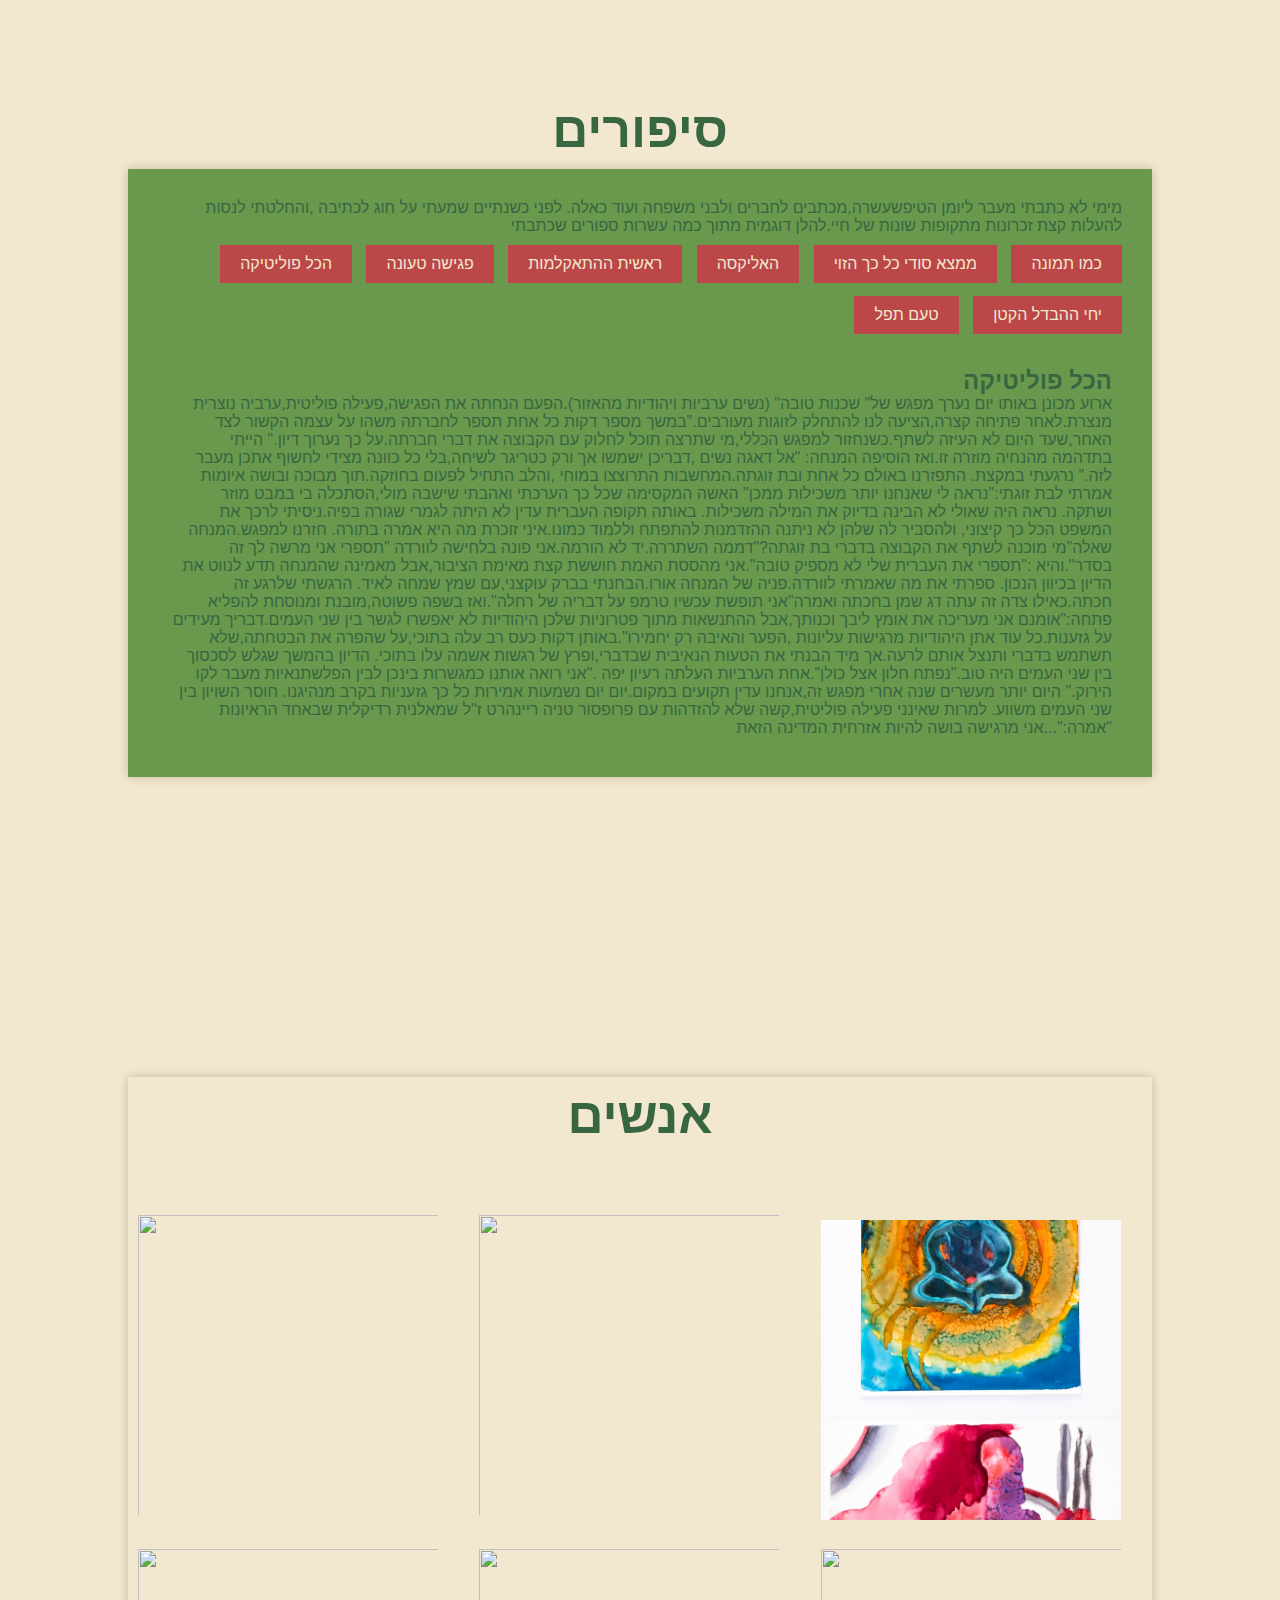
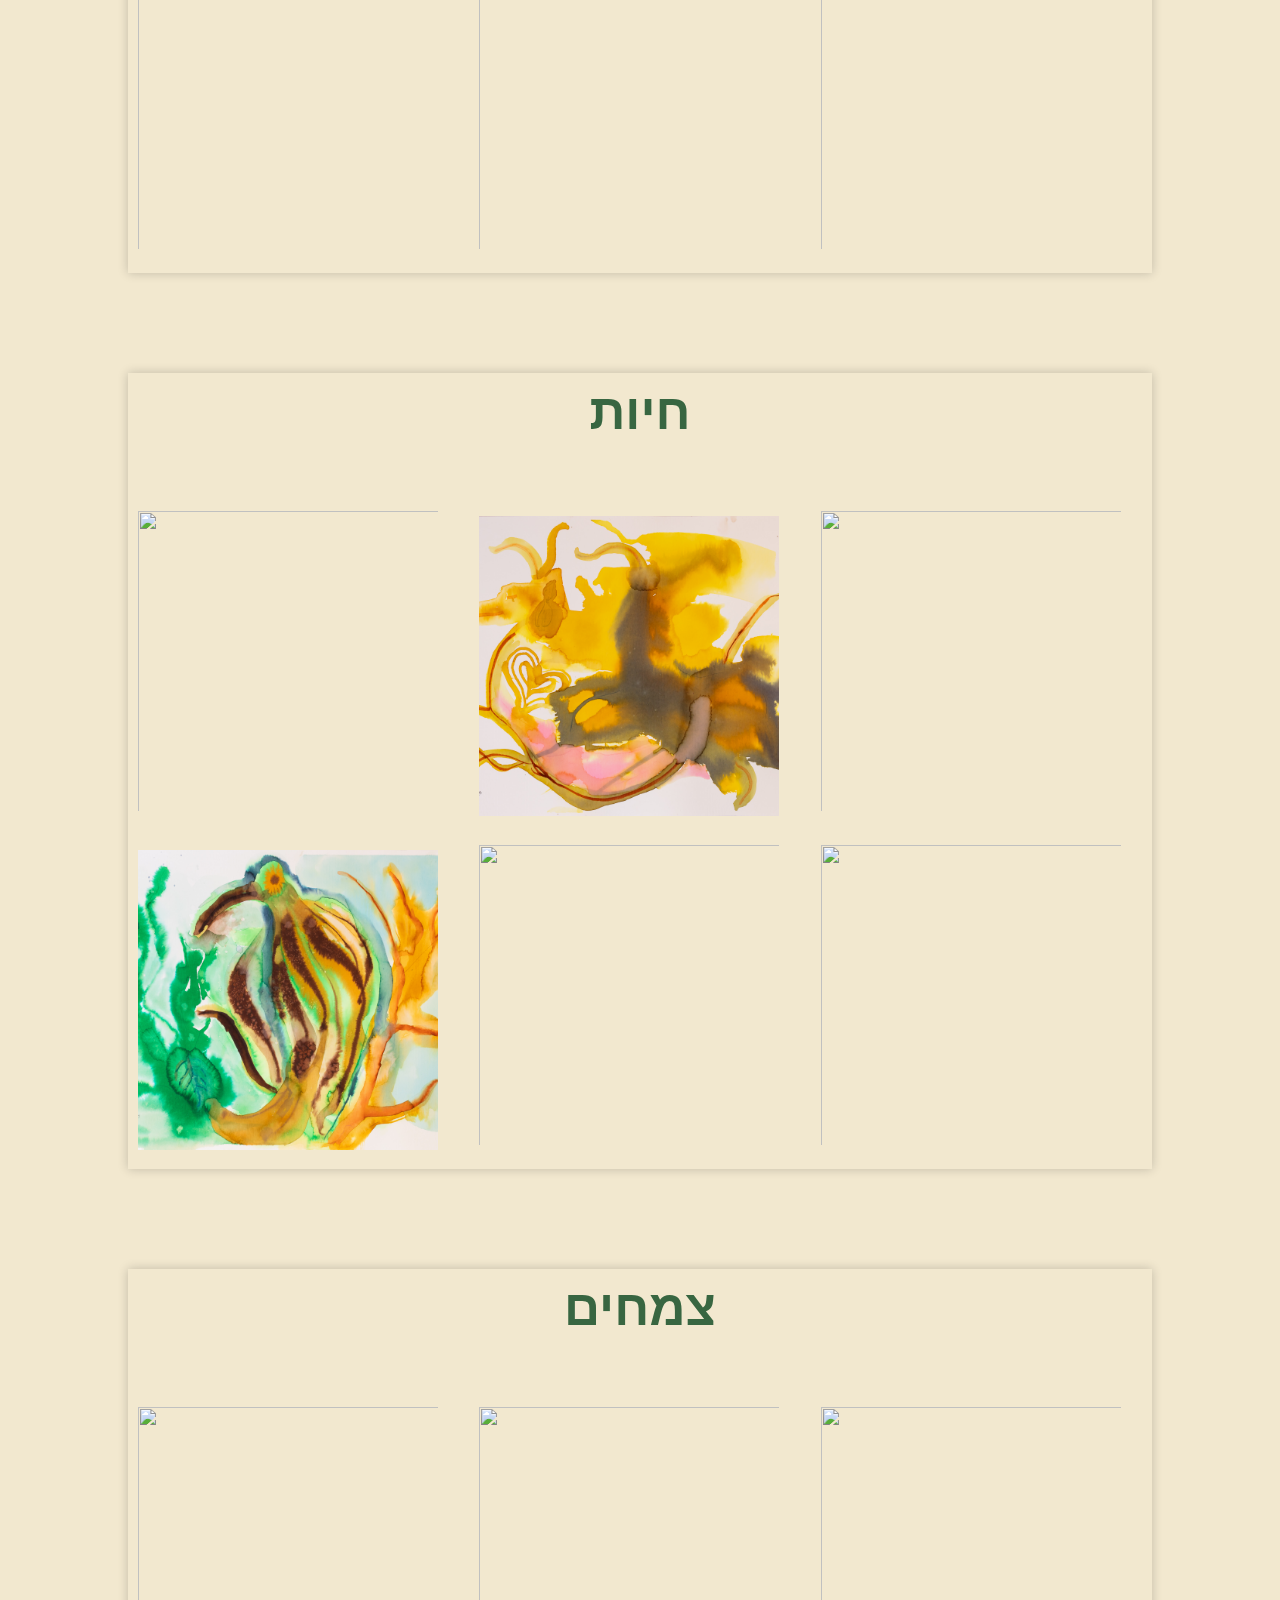
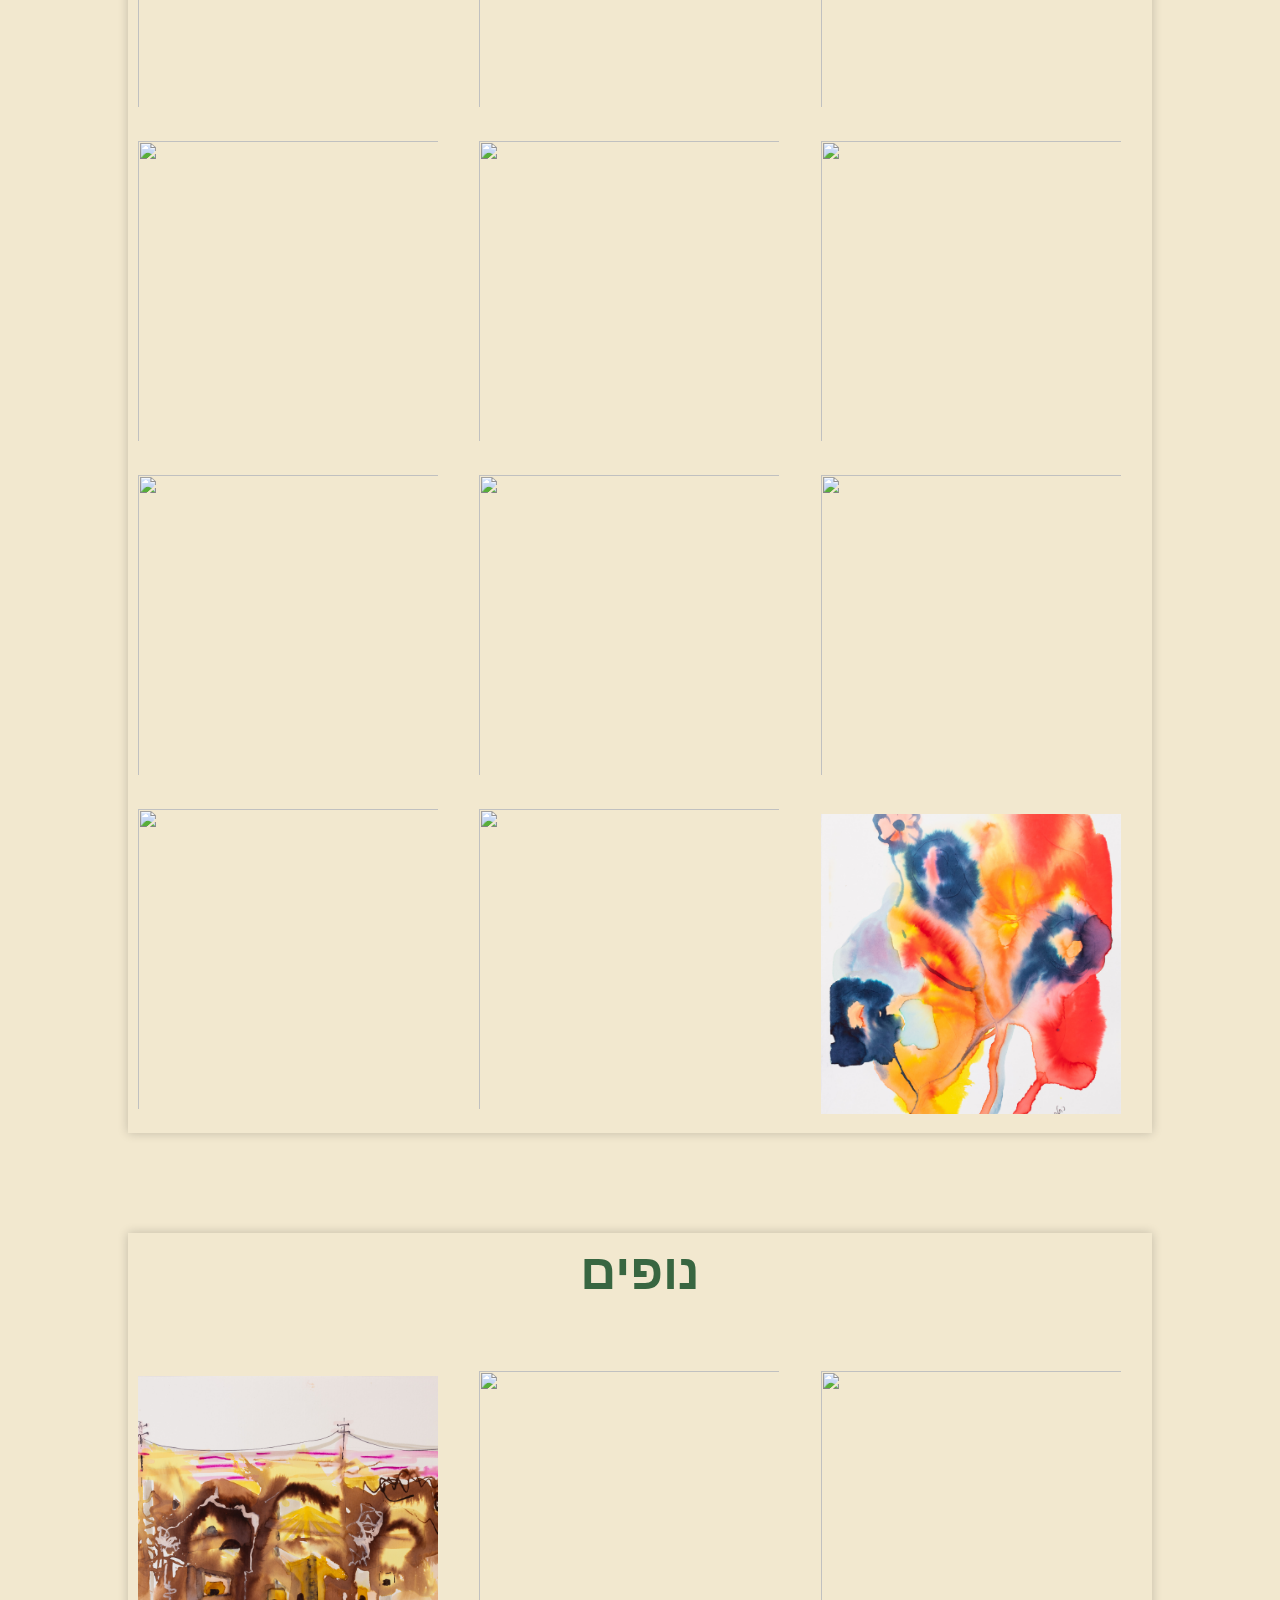
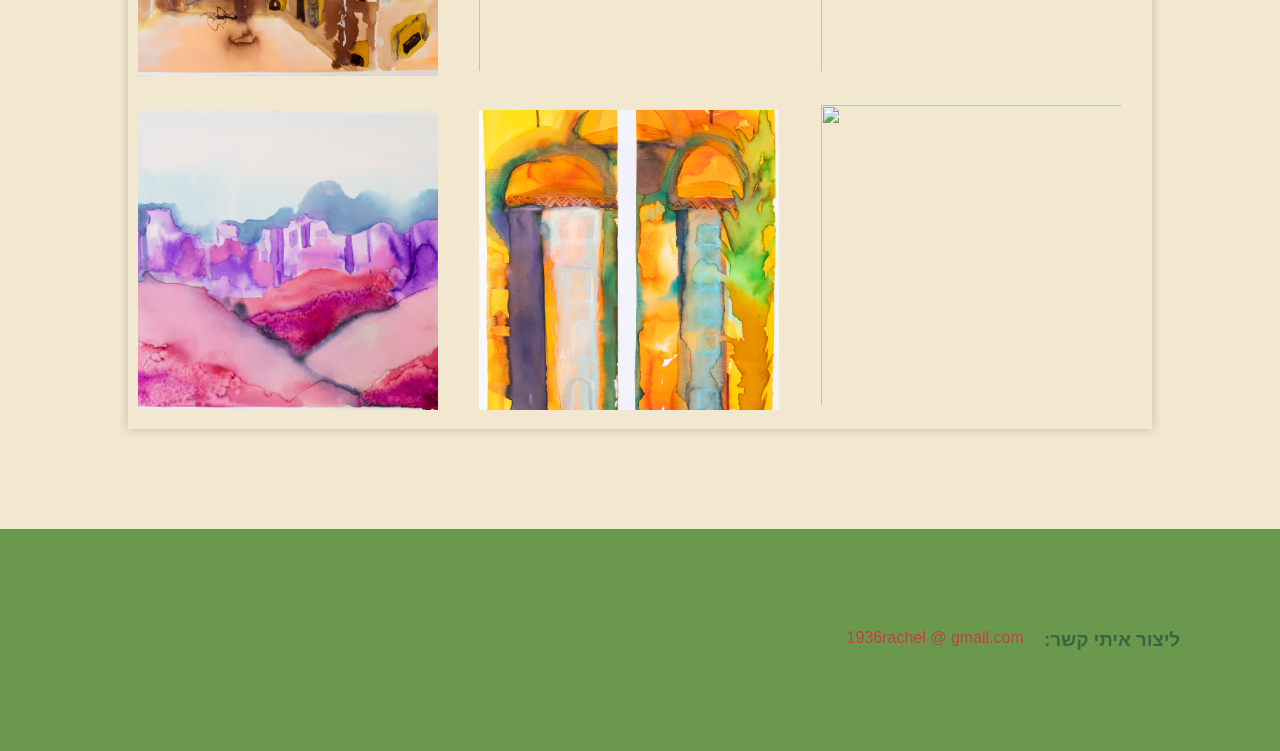
==== commit f2d99e85: "Add files via upload" ====
--- a/index.html
+++ b/index.html
@@ -86,6 +86,8 @@
     <div id="stories">
         <h1 class="gallery-title">סיפורים</h1>
         <div class="biography-container">
+            <p style="text-align: right; margin: 10px;" >
+     מימי לא כתבתי מעבר ליומן הטיפשעשרה,מכתבים לחברים ולבני משפחה ועוד כאלה. לפני כשנתיים שמעתי על חוג לכתיבה ,והחלטתי לנסות להעלות קצת זכרונות מתקופות שונות של חיי.להלן דוגמית מתוך  כמה עשרות ספורים שכתבתי  </p>
             <div class="biography-tabs">
                 <div class="biography-tab" onclick="showBiography(0)"> הכל פוליטיקה</div>
                 <div class="biography-tab" onclick="showBiography(1)"> פגישה טעונה</div>
@@ -264,20 +266,13 @@
 
  </div>
  <div class="padder">
-            
+        <span>1936rachel @ gmail.com</span><h3>:</h3><h3>ליצור איתי קשר</h3>
  </div>
    
 
     <script>
 
-        var sidemenu = document.getElementById("sidemenu");
-
-        function openmenu(){
-            sidemenu.style.right = "0";
-        }
-        function closemenu(){
-            sidemenu.style.right = "-200px";
-        }
+        
         function showBiography(tabIndex) {
             var i;
             var biographyContents = document.getElementsByClassName("biography-content");
--- a/style.css
+++ b/style.css
@@ -196,7 +196,7 @@
 /* -------------------Home------------------- */
 #header{
     height: 80vh;
-    background-image: url(Other_Pictures/Background.png);
+    background-image: url(Other_Pictures/Background-2.png);
     background-position: 20%;
     background-size: 80vmax;
     width: 90%;
@@ -362,7 +362,16 @@
 div.padder{
     background-color: var(--color-2);
     padding: 100px;
-}
+    margin-top: 100px;
+    display: flex;
+    justify-content: flex-end;
+    font-size: 1em;
+}
+.padder span{
+    color: var(--color-5);
+    margin: 0 20px;
+}
+
 h1.gallery-title {
     font-size: 50px;
     text-align: center;
@@ -494,6 +503,10 @@
     .biography-content p{
         font-size: 0.7em
     }
+    div.padder{
+        font-size: 0.8em;
+        padding: 60px;
+    }
 }
 @media screen and (max-width: 454px) {
     
@@ -511,9 +524,15 @@
     nav ul li a{
         font-size: 0.9em;
     }
-    
-    
-}
-
-
-
+    div.padder{
+        font-size: 0.8em;
+        padding: 60px;
+    }
+    .padder span{
+        margin:0 10px;
+    }
+    
+}
+
+
+
